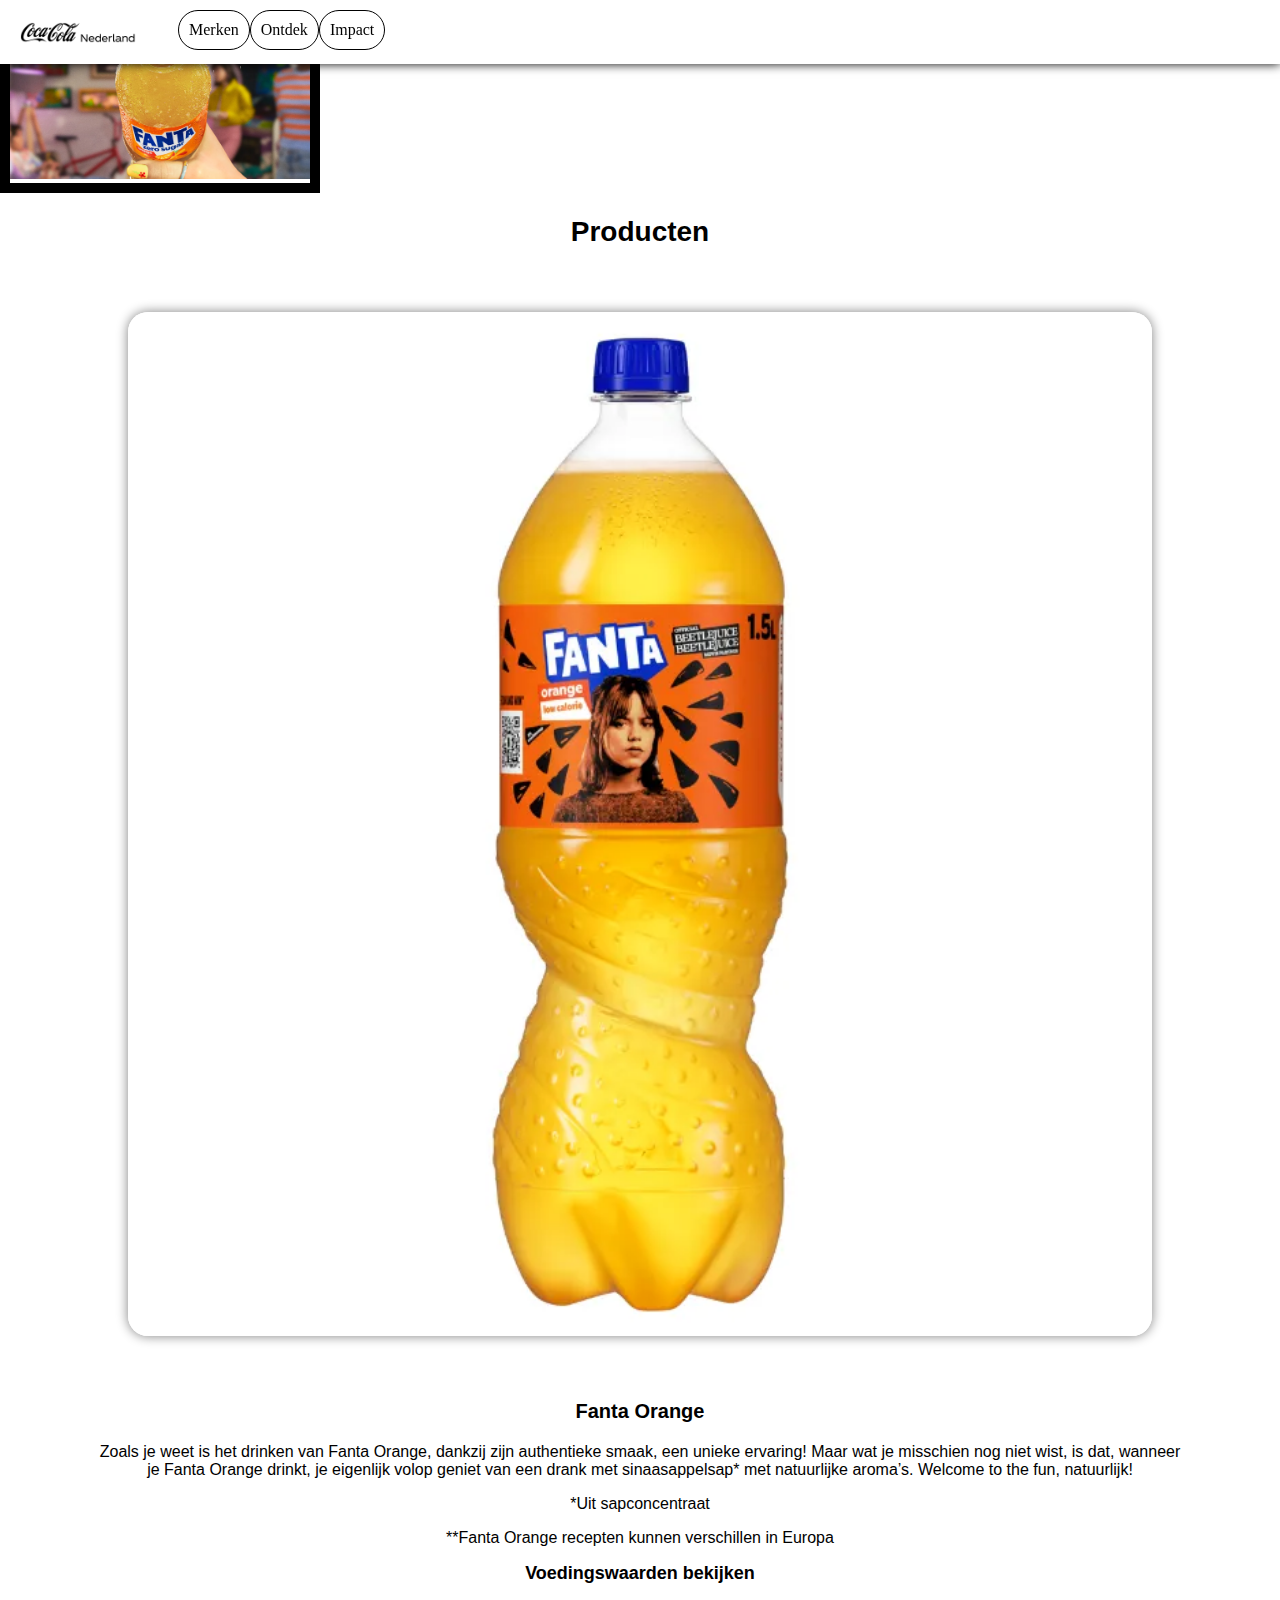
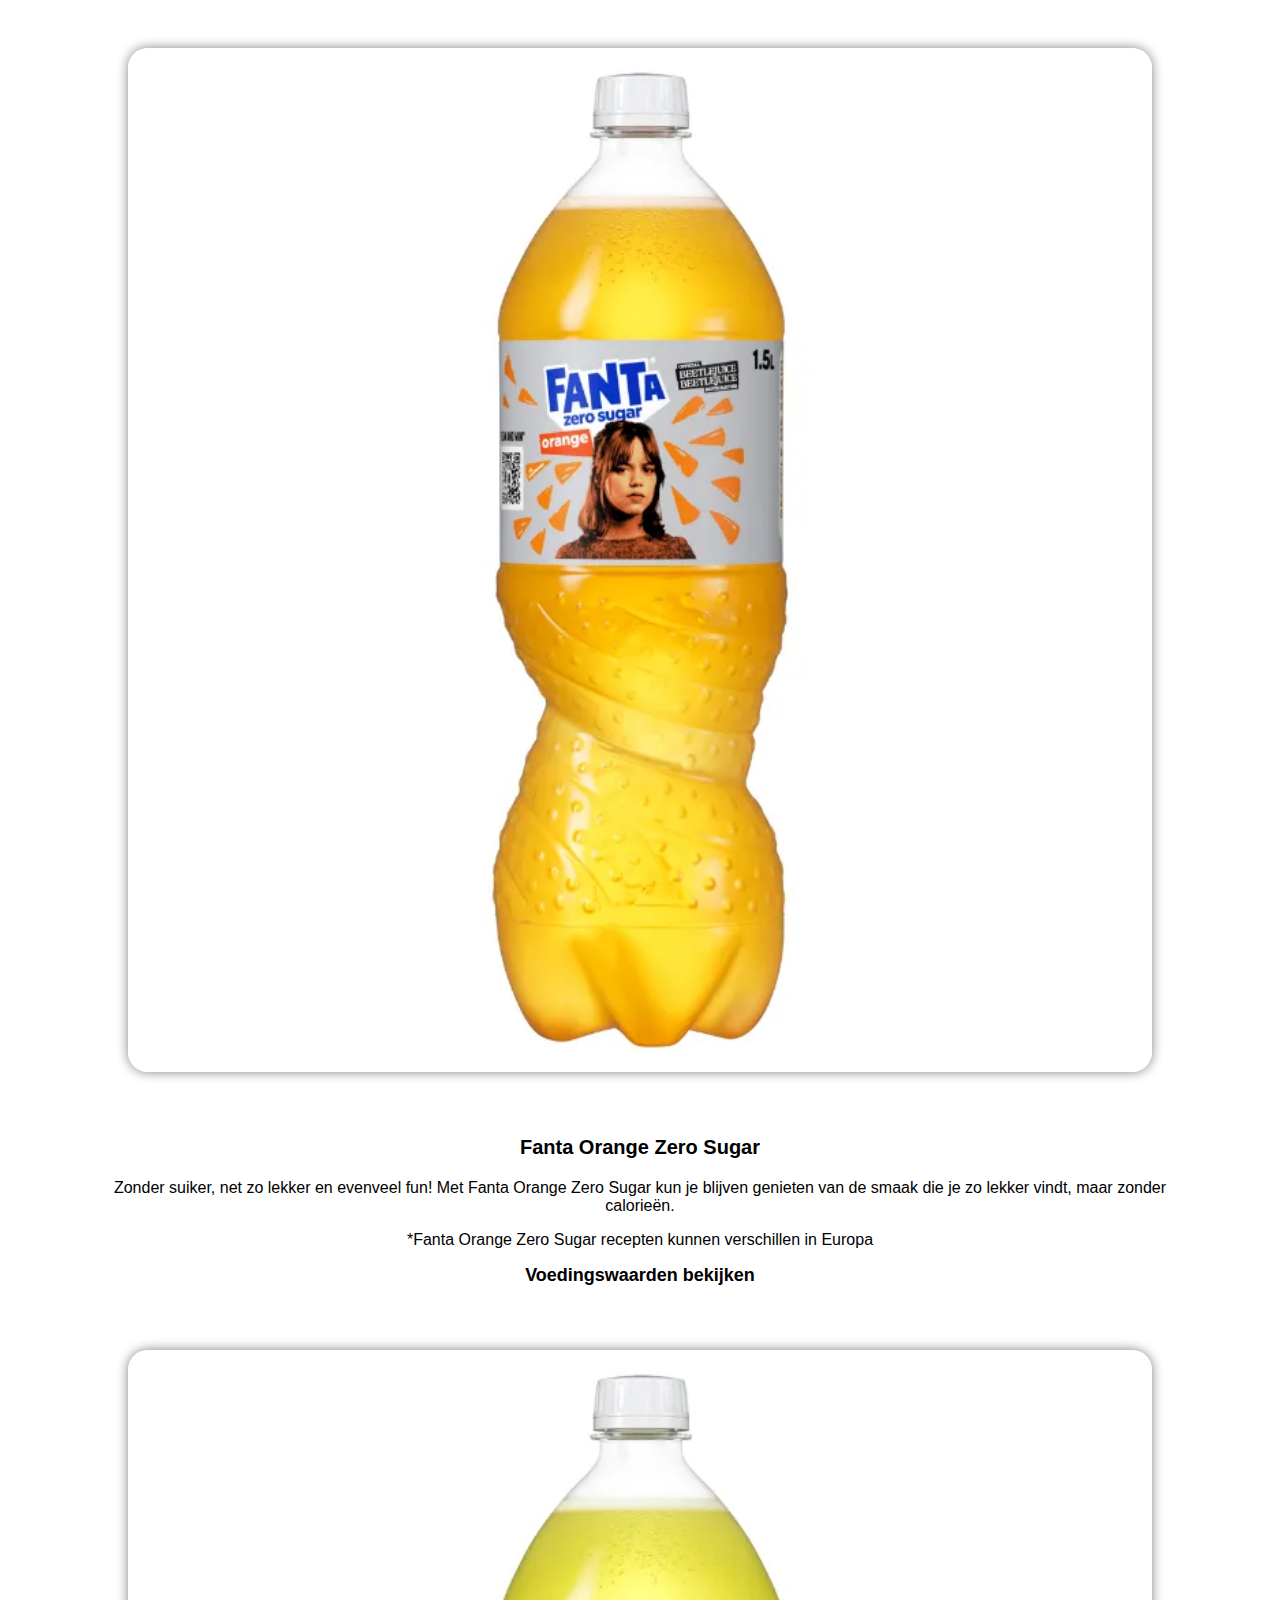
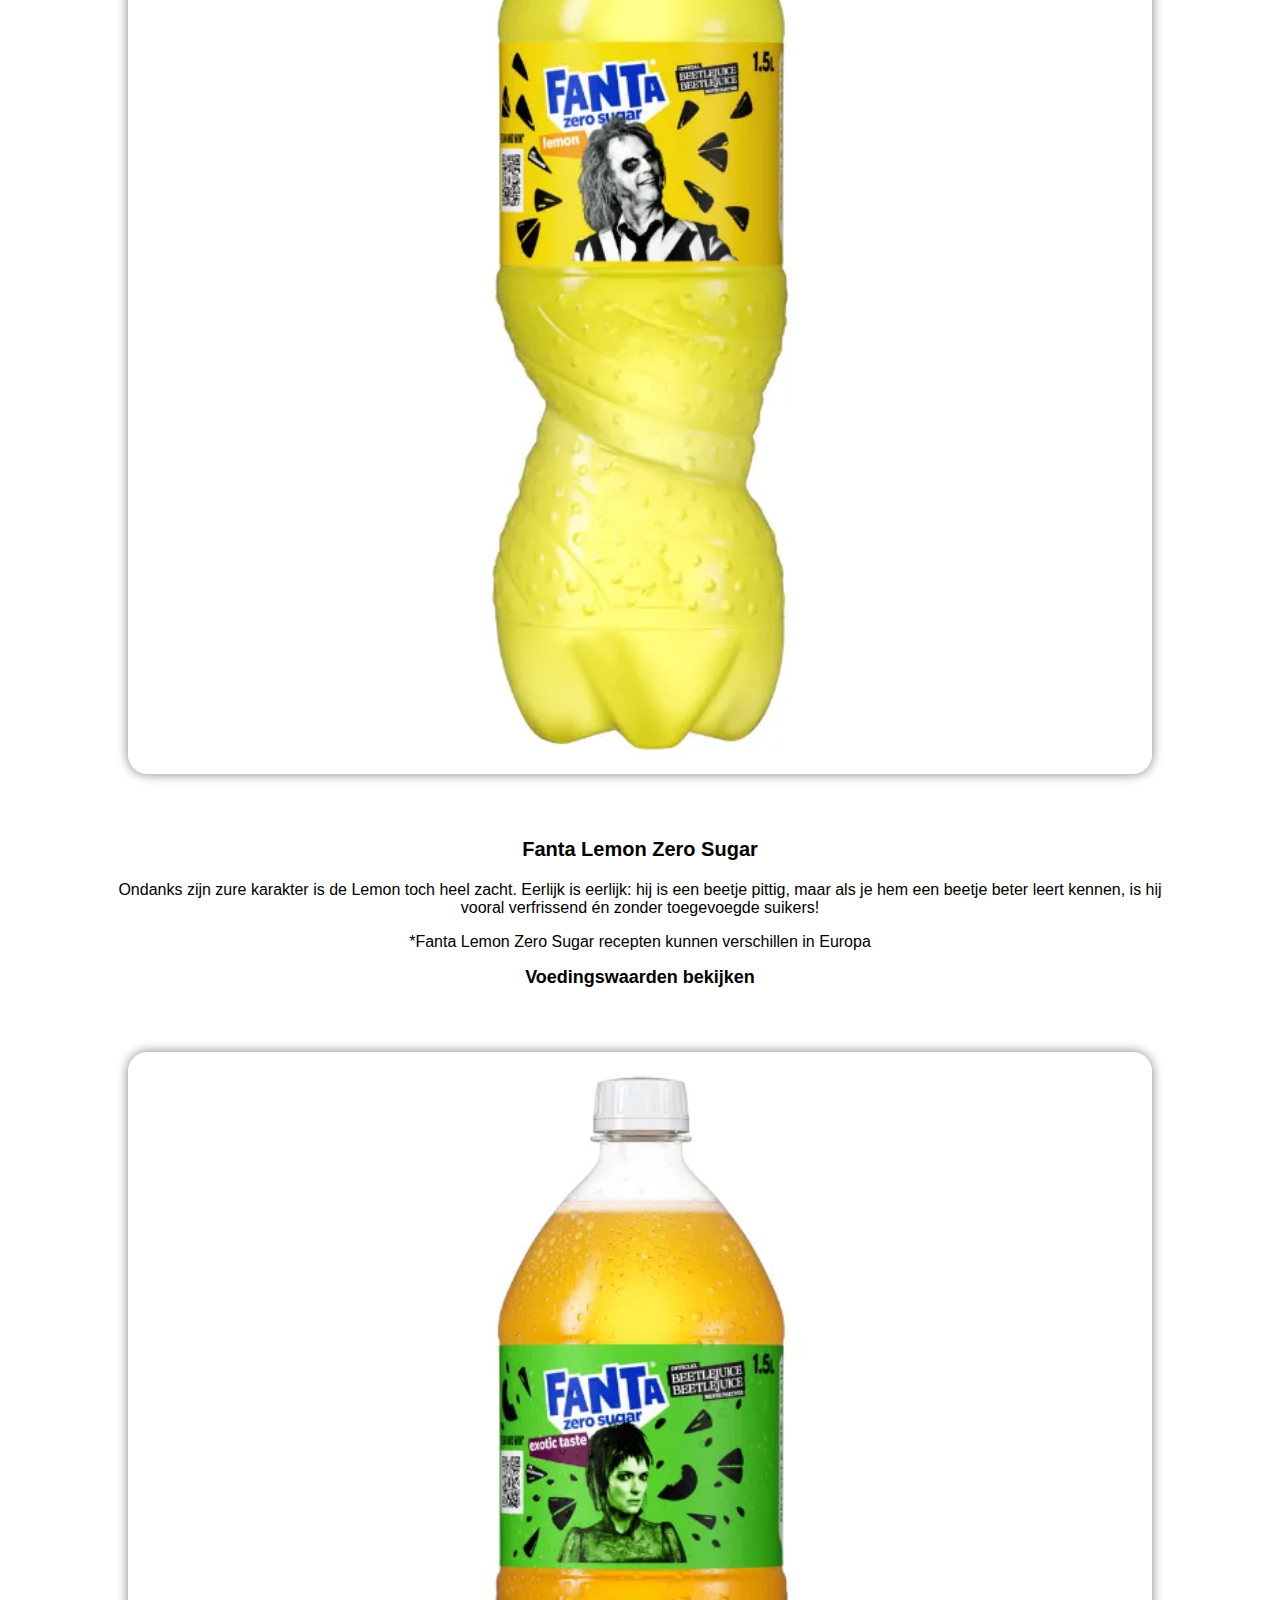
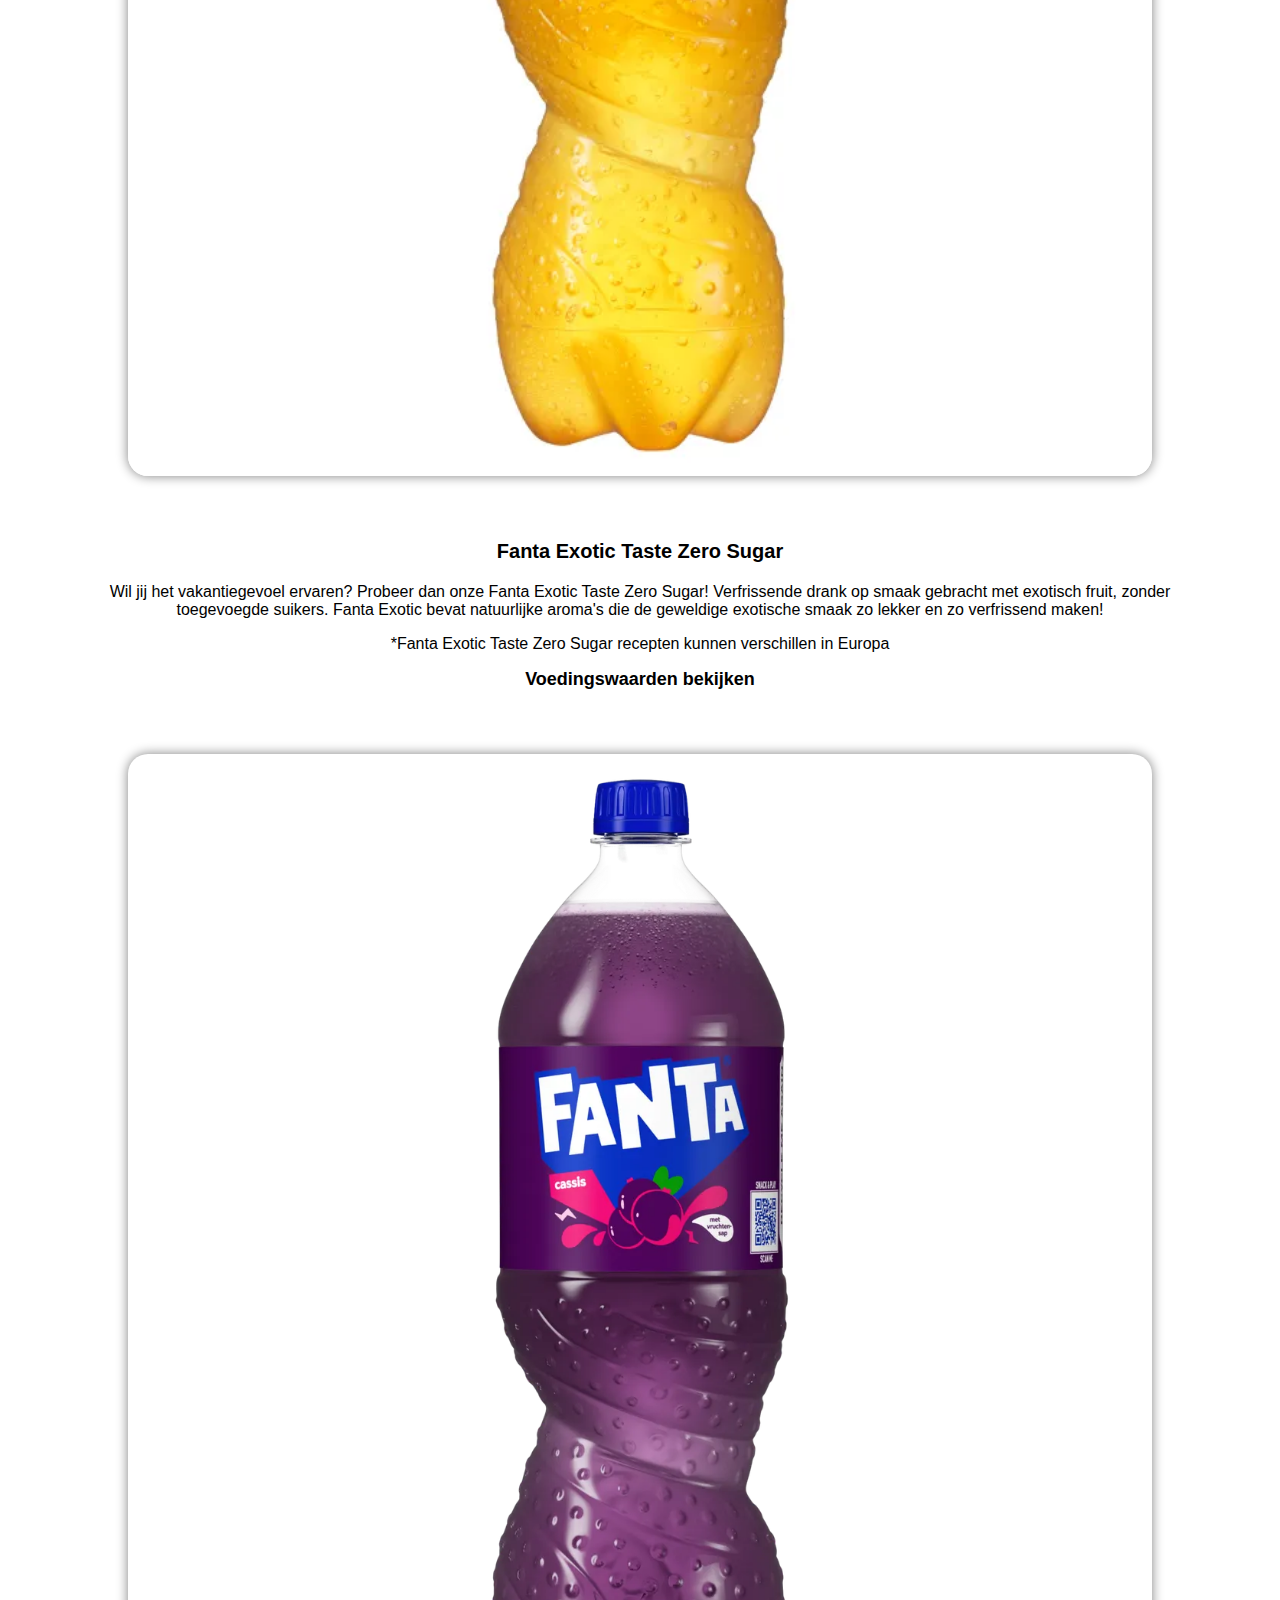
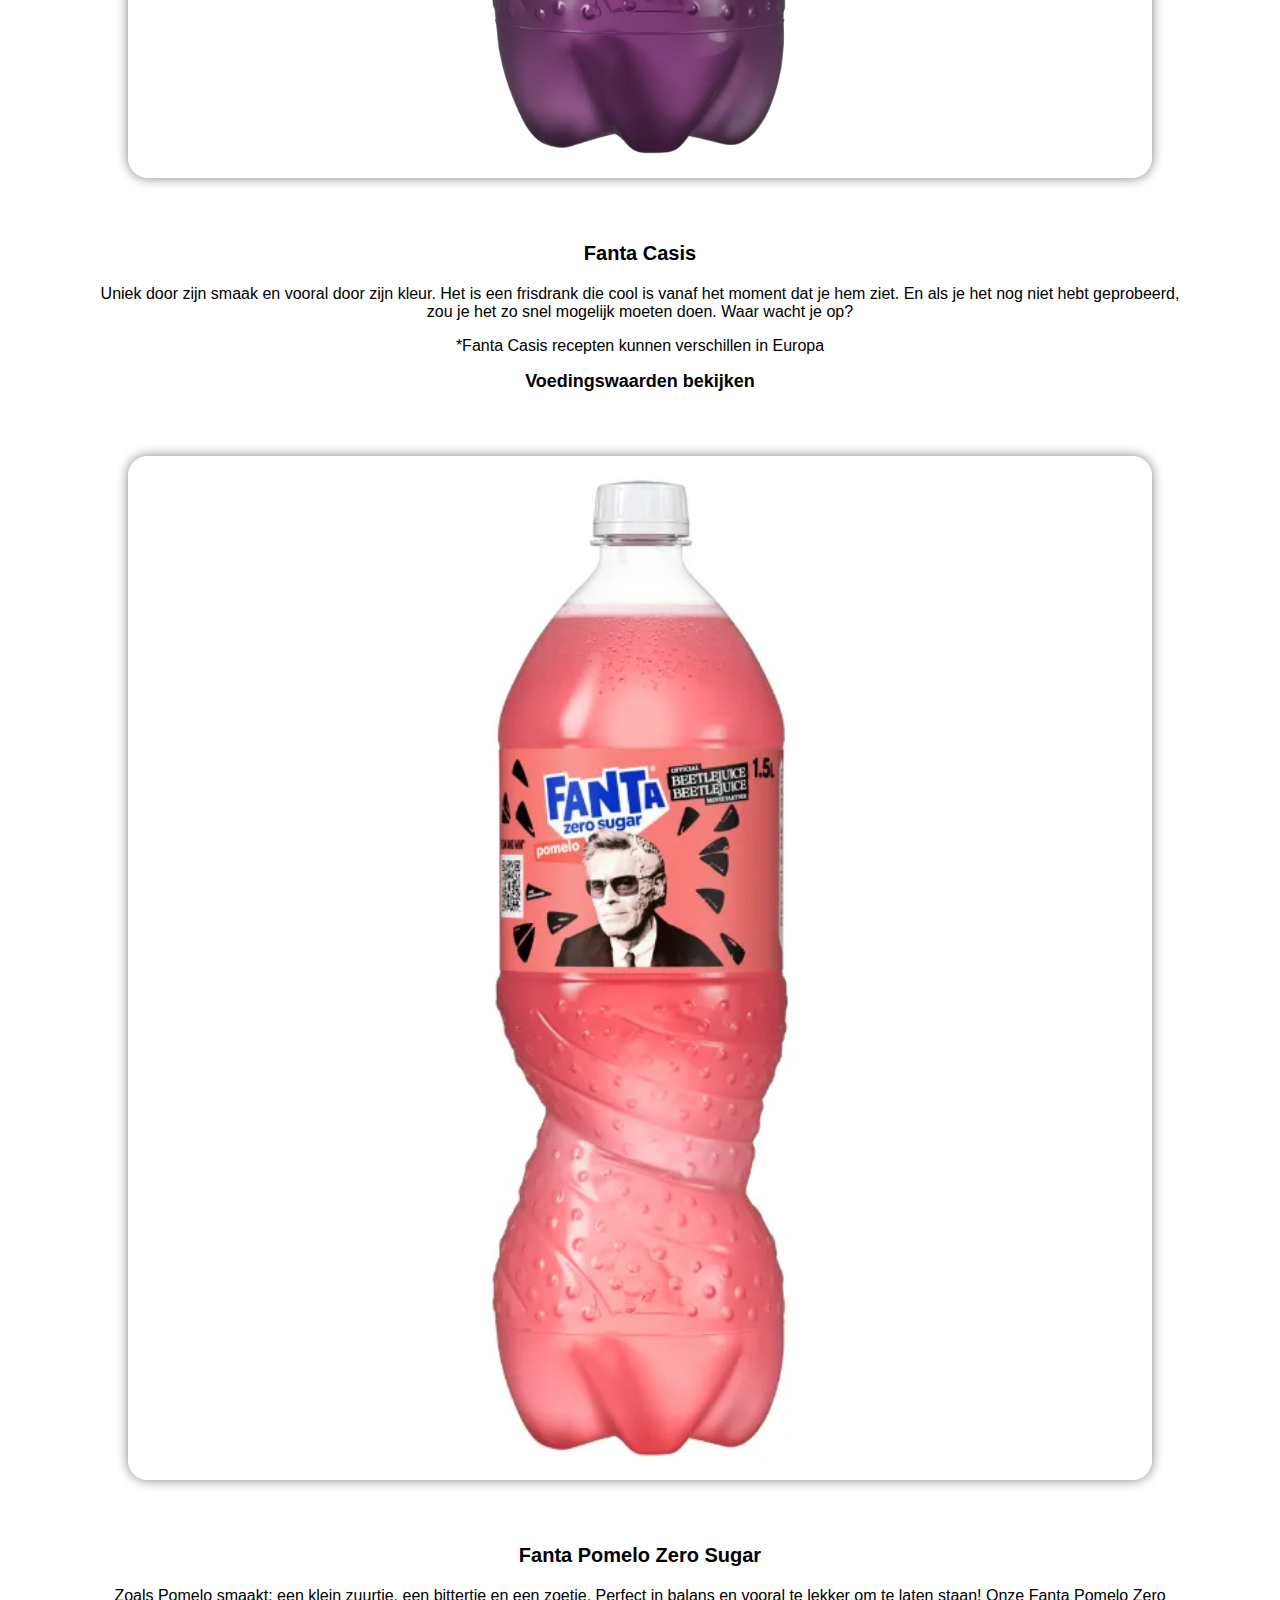
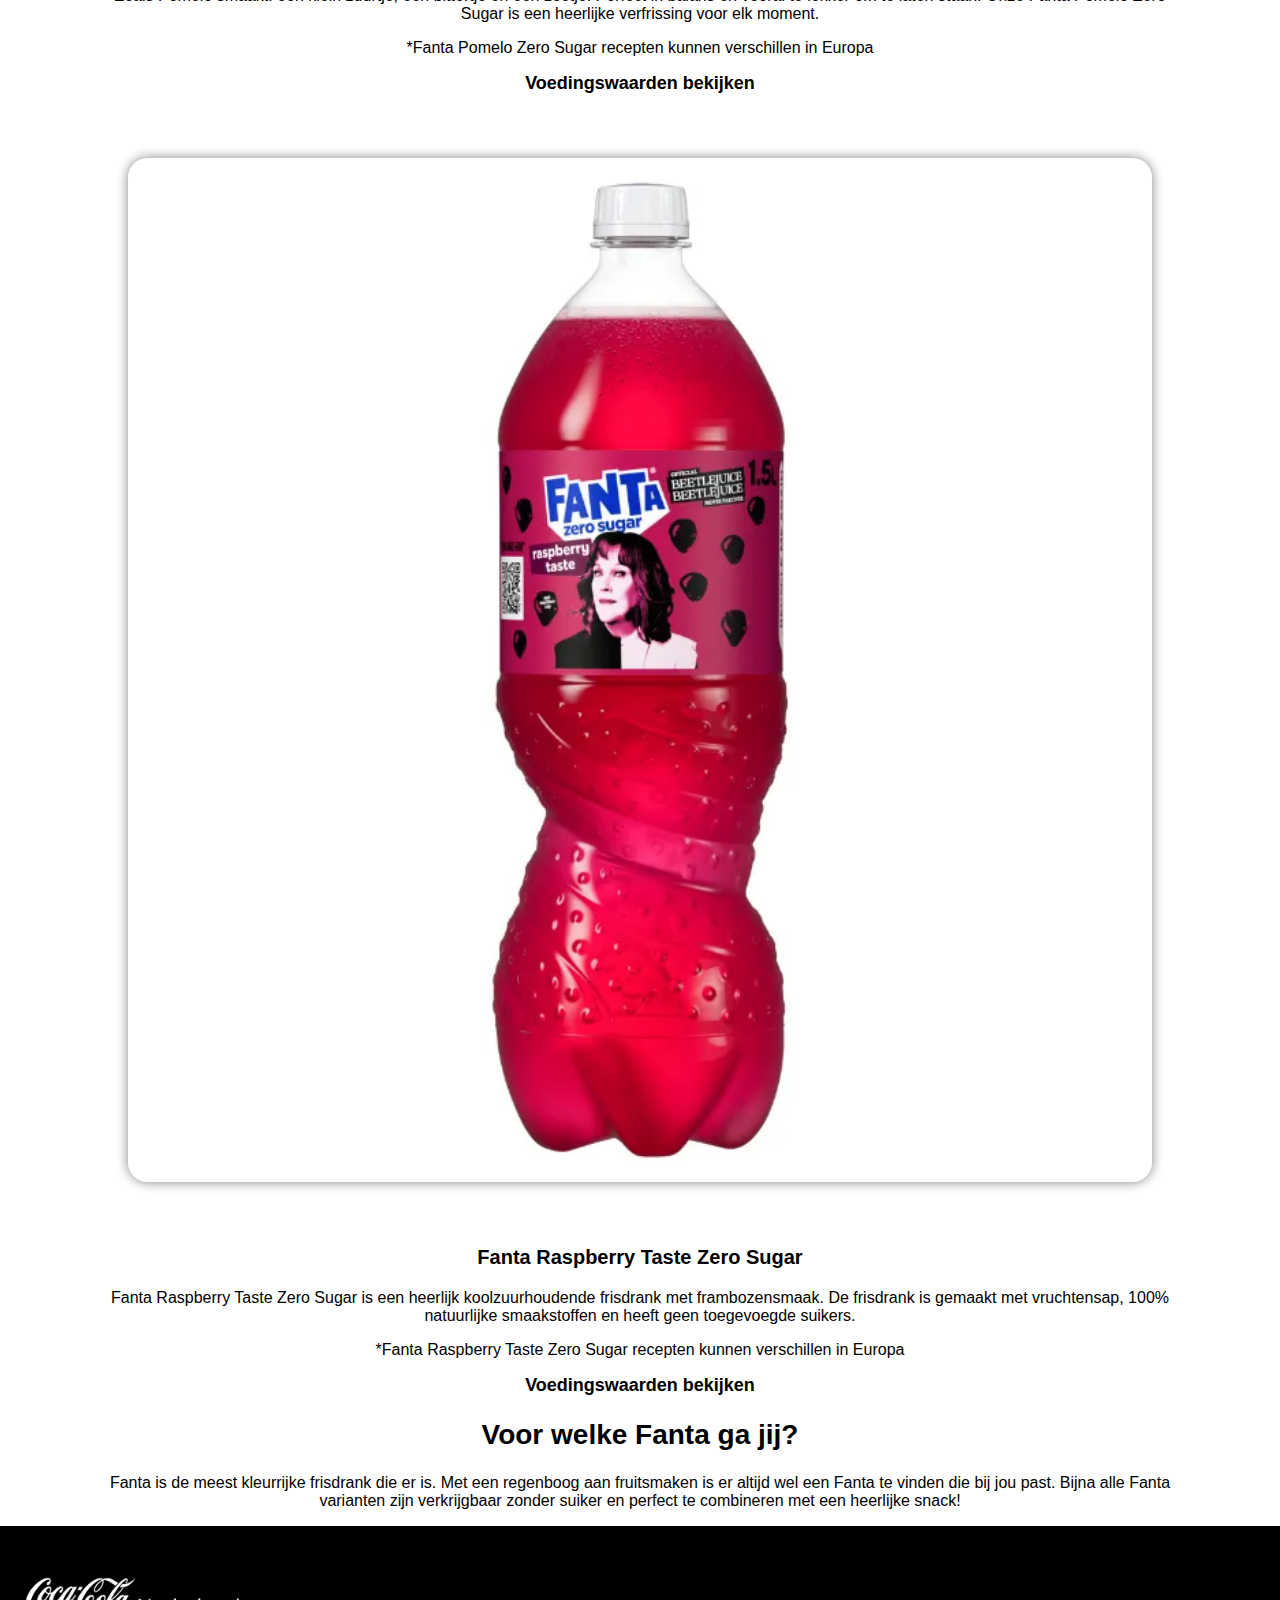
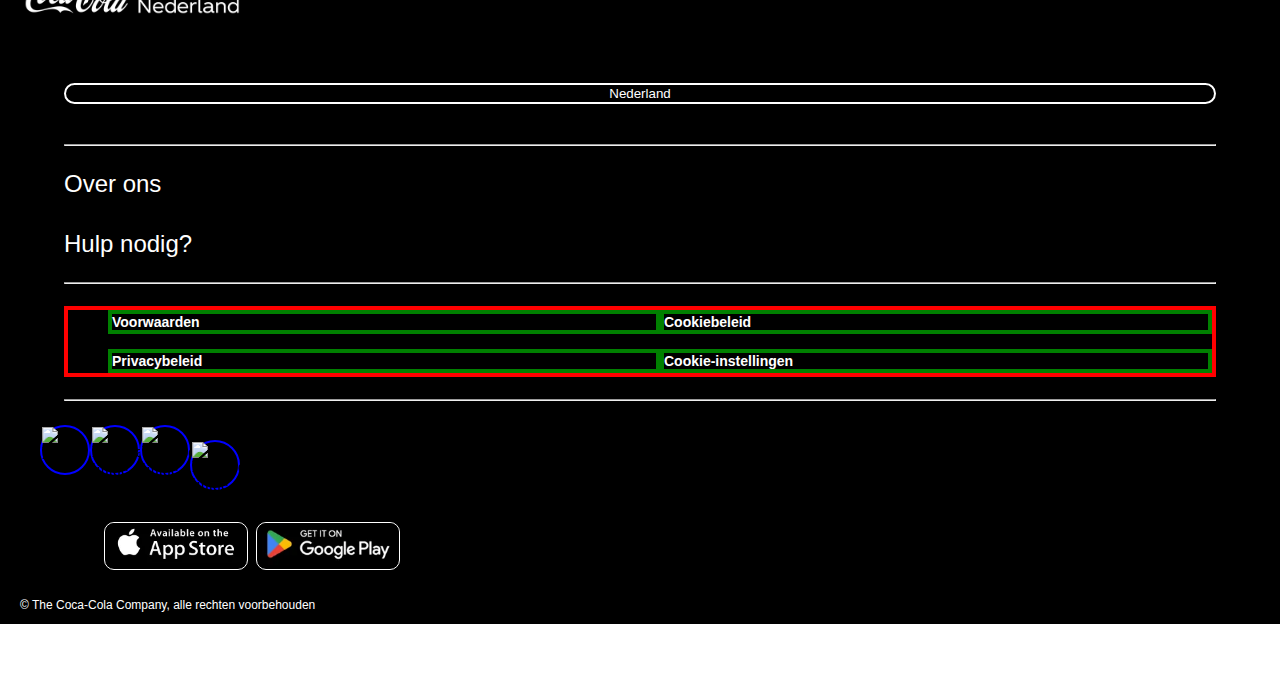
==== Fanta.html @ f4f7d9b7 "Add files via upload" ====
<!DOCTYPE html>
<html lang="nl">
	
<head>
	<meta charset="UTF-8">
	<meta name="author" content="Braham">
	<meta name="viewport" content="width=device-width, initial-scale=1">
	
	<title>De wereld verfrissen en het verschil maken | Coca-Cola NL</title>
	
	<link href="styles/style.css" rel="stylesheet">
	<link rel="icon" type="image/svg+xml" href="images/Title_img.png">
</head>
<!-- Aan de button meer toevoegen, zoals een hover state, acgtive state en focus state -->
<body>
	<header>
	<h1><a href="index.html"><img src="images/nederland-coca-cola-logo_black_600x96.png" alt="Coca Cola logo en home button"></a></h1>
	<nav>
		<ul>
			<li>Merken</li>
			<li>Ontdek</li>
			<li>Impact</li>
		</ul>
	</nav>
    <!-- <img class="Fanta_header" src="images/Fanta_div-img.webp" alt=""> -->
	</header>

	<main class="Fanta">
		<div>
        	<img src="images/Fanta_IMG_1.webp" alt="Een persoon heeft hier de fanta fles vast.">
		</div>
        <h2>Producten</h2>
        <section>
        <img src="images/Fanta_original_Beetlejuice.webp" alt="Originele Fanta fles van 1.5 liter. Met als thema Beetlejuice Beetlejuice.">
        <h3>Fanta Orange</h3>
        <p>Zoals je weet is het drinken van Fanta Orange, dankzij zijn authentieke smaak, een unieke ervaring! Maar wat je misschien nog niet wist, is dat, wanneer je Fanta Orange drinkt, je eigenlijk volop geniet van een drank met sinaasappelsap* met natuurlijke aroma’s. Welcome to the fun, natuurlijk!</p>
        <p>*Uit sapconcentraat</p>
		<p>**Fanta Orange recepten kunnen verschillen in Europa</p>
		<details>
			<summary>Voedingswaarden bekijken</summary>
			<h2>Voedingsinformatie</h2>
			<hr>
		</details>
        </section>
		<section>
			<img src="images/Fanta_Zero_Beetlejuice.webp" alt="Originele Fanta Zero Sugar fles van 1.5 liter. Met als thema Beetlejuice.">
			<h3>Fanta Orange Zero Sugar</h3>
			<p>Zonder suiker, net zo lekker en evenveel fun! Met Fanta Orange Zero Sugar kun je blijven genieten van de smaak die je zo lekker vindt, maar zonder calorieën.</p>
			<p>*Fanta Orange Zero Sugar recepten kunnen verschillen in Europa</p>
			<details>
				<summary>Voedingswaarden bekijken</summary>
				<h2>Voedingsinformatie</h2>
				<hr>
			</details>
		</section>
		<section>
			<img src="images/Fanta_Lemon_Zero_Sugar_Beetlejuice.webp" alt="Originele Fanta Lemon Zero Sugar fles van 1.5 liter. Met al thema Beetlejuice.">
			<h3>Fanta Lemon Zero Sugar</h3>
			<p>Ondanks zijn zure karakter is de Lemon toch heel zacht. Eerlijk is eerlijk: hij is een beetje pittig, maar als je hem een beetje beter leert kennen, is hij vooral verfrissend én zonder toegevoegde suikers!</p>
			<p>*Fanta Lemon Zero Sugar recepten kunnen verschillen in Europa</p>
			<details>
				<summary>Voedingswaarden bekijken</summary>
				<h2>Voedingsinformatie</h2>
				<hr>
			</details>
		</section>
		<section>
			<img src="images/Fanta_Exotic_Zero Sugar_Beetlejuice.webp" alt="Originele Fanta Exotic Zero Sugar fles van 1.5 liter. Met als thema Beetlejuice.">
			<h3>Fanta Exotic Taste Zero Sugar</h3>
			<p>Wil jij het vakantiegevoel ervaren? Probeer dan onze Fanta Exotic Taste Zero Sugar! Verfrissende drank op smaak gebracht met exotisch fruit, zonder toegevoegde suikers. Fanta Exotic bevat natuurlijke aroma's die de geweldige exotische smaak zo lekker en zo verfrissend maken!</p>
			<p>*Fanta Exotic Taste Zero Sugar recepten kunnen verschillen in Europa</p>
			<details>
				<summary>Voedingswaarden bekijken</summary>
				<h2>Voedingsinformatie</h2>
				<hr>
			</details>
		</section>
		<section>
			<img src="images/Fanta_Casis.webp" alt="Originele Fanta Casis fles van 1.5 liter.">
			<h3>Fanta Casis</h3>
			<p>Uniek door zijn smaak en vooral door zijn kleur. Het is een frisdrank die cool is vanaf het moment dat je hem ziet. En als je het nog niet hebt geprobeerd, zou je het zo snel mogelijk moeten doen. Waar wacht je op?</p>
			<p>*Fanta Casis recepten kunnen verschillen in Europa</p>
			<details>
				<summary>Voedingswaarden bekijken</summary>
				<h2>Voedingsinformatie</h2>
				<hr>
			</details>
		</section>
		<section>
			<img src="images/Fanta_Pomelo_Zero_Sugar.webp" alt="Originele Fanta Pomelo Zero Sugar fles van 1.5 liter.">
			<h3>Fanta Pomelo Zero Sugar</h3>
			<p>Zoals Pomelo smaakt: een klein zuurtje, een bittertje en een zoetje. Perfect in balans en vooral te lekker om te laten staan! Onze Fanta Pomelo Zero Sugar is een heerlijke verfrissing voor elk moment.</p>
			<p>*Fanta Pomelo Zero Sugar recepten kunnen verschillen in Europa</p>
			<details>
				<summary>Voedingswaarden bekijken</summary>
				<h2>Voedingsinformatie</h2>
				<hr>
			</details>
		</section>
		<section>
			<img src="images/Fanta_Raspberry_Zero_Sugar.webp" alt="Originele Fanta Raspberry Zero Sugar fles van 1.5 liter.">
			<h3>Fanta Raspberry Taste Zero Sugar</h3>
			<p>Fanta Raspberry Taste Zero Sugar is een heerlijk koolzuurhoudende frisdrank met frambozensmaak. De frisdrank is gemaakt met vruchtensap, 100% natuurlijke smaakstoffen en heeft geen toegevoegde suikers.</p>
			<p>*Fanta Raspberry Taste Zero Sugar recepten kunnen verschillen in Europa</p>
			<details>
				<summary>Voedingswaarden bekijken</summary>
				<h2>Voedingsinformatie</h2>
				<hr>
			</details>
		</section>
		<Section>
			<h2>Voor welke Fanta ga jij?</h2>
			<p>Fanta is de meest kleurrijke frisdrank die er is. Met een regenboog aan fruitsmaken is er altijd wel een Fanta te vinden die bij jou past. Bijna alle Fanta varianten zijn verkrijgbaar zonder suiker en perfect te combineren met een heerlijke snack!</p>
		</Section>
	</main>
	<!-- Footer maken!!!!!!!!!!!!!!!!!!!!!! -->
	 <footer>
		<section>
			<h2><img src="images/nederland-coca-cola-logo_white_600x96.webp" alt="Coca-cola logo in het wit. Met een zwarte achtergrond in de footer"></h2>
			<div>
			<button>Nederland</button>
			</div>
			<hr>
			<details>
				<summary>Over ons</summary>
				<ul>
					<li>Ons bedrijf</li>
					<li>Nieuws</li>
					<li>Geschiedenis</li>
					<li>Carière</li>
				</ul>
			</details>
			<details>
				<summary>Hulp nodig?</summary>
				<ul>
					<li>FAQ</li>
					<li>Sitemap</li>
					<li>Contact</li>
				</ul>
			</details>
			<hr>
			<ul>
				<li>Voorwaarden</li>
				<li>Cookiebeleid</li>
				<li>Privacybeleid</li>
				<li>Cookie-instellingen</li>
			</ul>
			<hr>
			<ul>
				<li><img src="" alt="X linkje"></li>
				<li><img src="" alt="Instagram linkje"></li>
				<li><img src="" alt="Youtube linkje"></li>
				<li><img src="" alt="Facebook linkje"></li>
			</ul>
			<ul>
				<li><img src="images/Apple_store.webp" alt="Apple store download linkje"></li>
				<li><img src="images/Google_playstore.webp" alt="Google playstore download linkje"></li>
			</ul>
			<p>© The Coca‑Cola Company, alle rechten voorbehouden</p>
		</section>
	 </footer>

	<script defer src="scripts/script.js"></script>
</body>
	
</html>
---- styles/style.css ----
/**************/
/* CSS REMEDY */
/**************/
*, *::after, *::before {
	box-sizing:border-box;  
  }
  
  
  /* * {
	overflow-x: hidden;
  } */
  
  
  
  /*********************/
  /* CUSTOM PROPERTIES */
  /*********************/
  :root {
	  /* startje */
	  --color-text:#111;
	  --color-background:#eee;
	  /* color-scheme: light dark; */
  }
  
  
  
  /* De font rechtzetten!!!!!!!!!!!!!!!!!!!!!!!!!!!!!!!!!!!!!!!!!!!!!!!!!!!!!!!!!!!!!!!!!!!!!!!!!!!!!!!!!!!!!!!!!!!!!!///////////////////////////////////////// */
  
  /****************/
  /* JOUW STYLING */
  /****************/
  
  /* jouw code */

h2 {
	font-family: sans-serif;
	font-size: 24px;
	letter-spacing: 0;
}

h3 {
	font-family: sans-serif;
	font-size: 20px;
}

p {
	font-family: sans-serif;
	font-size: 16px;
	font-weight: 400;
}

summary {
	font-family: sans-serif;
	font-size: 14px;
}





body {
	overflow-x: hidden;
	margin: 0;
	padding: 0;
	margin-bottom: 50px;
	/* Verander dit om de onderkant van de pagina te veranderen */
	/* background-color: light dark (rgb(238, 238, 238) black);
	color: light dark(black white); */
}


body header {
	display: flex;
	background-color: rgb(255, 255, 255);
	width: 100%;
	position: absolute;
	overflow-x: hidden;
	top: 0;
	box-shadow: 0px 0px 10px 0px;
	-webkit-backdrop-filter: blur(10px);
	backdrop-filter: blur(10px);
}



/* Navbar */

body header h1 img {
	display: flex;
	width: 4em;
}

h1 a {
	display: flex;
	margin-top: 1px;
	transform: translateX(20px)
} 

Nav ul {
	display: flex;
	justify-content: space-around;
	margin: 10px;
	overflow: hidden;
	list-style-type: none
}

nav li {
	border: 1px solid black;
	border-radius: 30px;
	padding: 10px;
}

/* Hier begint de pagina */



.index section:first-of-type img {
	/* Maak de width en height 80% en zet dit recht */
	width: 100%;
	max-width: 90em;
	height: 100%;
	border-radius: 20px;
	margin-top: 10em;
	border: solid black;
	display: flex;
	justify-content: center;
	align-items: center;
	overflow: hidden;
	cursor: grab;
}

/* main div:first-of-type img {
	object-fit: cover;
} */



.index ul:first-of-type {
	display: flex;
	justify-content: center;
	text-align: center;
	margin-top: 2em;
	border: 3px solid red;
}

.index ul:first-of-type button {
	padding: 10px;
	border-radius: 100%;
	margin: 0 1px;
}


.index h2 {
	text-align: center;
	margin-top: 3em;
}

.index section:nth-of-type(2) {
	background-color: grey;
	/* box-shadow: 0px 0px 12px grey; */
	margin-top: 2em;
	border-radius: 20px;
	padding: 20px;
	padding-top: 20px;
	padding-bottom: 2em;
	display: flex;
	flex-direction: column;
	flex-wrap: unset;
	margin-left: 5vw;
	width: 90vw;
	/* z-index: 1; */
}

.index section:nth-of-type(2) button {
	border: 3px solid black;
	padding: 10px;
	border-radius: 48px;
	width: 100%;
	margin-top: 3em;
	font-family: Arial, Helvetica, sans-serif;
	font-size: 13.33px;
}





/* Hier de aanspreking goed checken */
.index img:first-of-type {
	align-items: center;
	width: 100svw;
	/* z-index: -1;
	position: absolute;
	transform: translateY(-100px); */
}

/* main div:nth-of-type(2) button {
	border: 3px solid black;
	padding: 10px;
	border-radius: 48px;
	width: 100%;
	margin-top: 3em;
}

main div:nth-of-type(3) {
	border: 2px solid black;
	display: flex;
	justify-content: center;
	align-items: center;
	width: 50%;
	border-radius: 1em;
}

main div:nth-of-type(3) img {
	padding: 3em;
	padding-top: 5em;
	padding-bottom: 5em;
}

main div:nth-of-type(4) {
	border: 2px solid black;
	display: flex;
	justify-content: center;
	align-items: center;
	width: 50%;
	border-radius: 1em;
}

main div:nth-of-type(4) img {
	padding: 3em;
	padding-top: 5em;
	padding-bottom: 5em;
} */


/* nog een div toevoegen om de coca cola en fanta te flexen en daarna naast elkaar te zetten. */



/* main section:nth-of-type(3) ul {
	display: flex;
	flex-wrap: wrap;
	list-style-type: none;
	gap: 1em;
	align-items: center;
	justify-content: center;
}

main section:nth-of-type(3) ul li {
	border: 5px solid black;
	padding: 1em;
	border-radius: 20px;
	flex-basis: 25%;
}

main section:nth-of-type(3) ul li img {
	min-width: 4em;
	max-width: 8em;
} */




.index section:nth-of-type(3) ul {
	display: flex;
	flex-wrap: wrap;
	border: 3px solid black;
	align-items: center;
	justify-content: center;
}

.index section:nth-of-type(3) ul li {
	flex-basis: 25%;
	list-style-type: none;
	border: 3px solid green;
	display: flex;
	flex-direction: column;
	align-items: center;
	justify-content: center;
	height: 200px;
	width: 200px;
	
}

.index section:nth-of-type(3) ul li img {
	max-width: 100%;	
}










/* Hier begint de footer */


body footer {
	display: flex;
	/* width: 100%;
	bottom: 0;
	left: 0; */
	background-color: black;
}

body footer section h2 img {
	display: flex;
	width: 10em;
	top: 0;
	margin-left: 1em;
}

body footer section {
	display: flex;
	flex-direction: column;
	margin-top: 30px;
	width: 100vw;
}

/* Ik gebruik hier div om zo beter de button in het midden te krijgen */

body footer section div:first-of-type {
	display: flex;
	justify-content: center;
	align-items: center;
	width: 100%;
	margin-top: 3em;
	margin-bottom: 2em;
}

body footer section button {
	display: flex;
	align-items: center;
	justify-content: center;
	background-color: black;
	color: white;
	border: 2px solid white;
	border-radius: 20px;
	width: 90%;
}

body footer section hr {
	display: flex;
	height: 0;
	width: 90%;
	bottom: 0;
}

/* Details tab */

body footer section details {
	display: flex;
	flex-direction: column;
	color: white;
	background-color: transparent;
	padding: 1em 0;
}

/* Hier nog de pijl toevoegen om de detailstab in of uit te klappen */

body footer section details summary {
	width: 90%;
	margin: auto;
	list-style-type: none;
	font-size: 24px;
}

body footer section ul:first-of-type {
	display: flex;
	flex-wrap: wrap;
	width: 90%;
	margin-left: auto;
	margin-right: auto;
	font-family: sans-serif;
	font-size: 14px;
	font-weight: 700;
	font-stretch: normal;
	border: 4px solid red;
}

body footer section ul:first-of-type li {
	flex-basis: 50%;
	color: white;
	list-style-type: none;
	border: 4px solid green;
}

body footer section ul:first-of-type li:nth-of-type(3), li:nth-of-type(4) {
	margin-top: 15px;
}

body footer section ul:nth-of-type(2) {
	display: flex;
	align-items: left;
	flex-direction: row;
}

body footer section ul:nth-of-type(2) li {
	list-style-type: none;
	border: 2px solid blue;
	width: 50px;
	height: 50px;
	border-radius: 50%;
}

body footer section ul:last-of-type {
	display: flex;
	flex-direction: row;
	width: 90%;
	margin-left: auto;
	margin-right: auto;
	gap: .5em;
}

body footer section ul:last-of-type li {
	border: 1px solid white;
	width: 9em;
	border-radius: 10px;
}

body footer section ul:last-of-type li img {
	width: 100%;
	border-radius: 10px;
}

body footer section p:last-of-type {
	display: flex;
	width: 90%;
	margin-left: 20px;
	margin-right: auto;
	color: white;
	font-size: 12px;
	font-weight: 400;
}




/* Pagina 2 Fanta */


/* Img verandert niet in portrait view!!! */
.Fanta div:first-of-type {
	width: 20em;
	border: 10px solid black;
}


.Fanta div:first-of-type img {
	width: auto;
	height: auto;
	max-width: 100%;
	max-height: 100%;
	object-fit: cover;
	/* display: flex;
	align-items: center;
	justify-content: center;
	margin-left: auto;
	margin-right: auto;
	width: 30em; */
}


.Fanta h2:first-of-type {
	display: flex;
	align-items: center;
	justify-content: center;
	font-size: 28px;
	font-weight: 700;
}


/* Section met allemaal flessen */


.Fanta section img:first-of-type {
	display: block;
	margin-left: auto;
	margin-right: auto;
	width: 80%;
	border-radius: 20px;
	box-shadow: 0px 0px 12px grey;
	margin-bottom: 4em;
	margin-top: 4em;
}

.Fanta section h3:first-of-type {
	display: flex;
	align-items: center;
	justify-content: center;
}

.Fanta section p:first-of-type {
	display: flex;
	text-align: center;
	width: 85%;
	margin-left: auto;
	margin-right: auto;
}

.Fanta section p:nth-of-type(2) {
	display: flex;
	text-align: center;
	justify-content: center;
	width: 85%;
	margin-left: auto;
	margin-right: auto;
}

.Fanta section p:nth-of-type(3) {
	display: flex;
	text-align: center;
	justify-content: center;
	width: 85%;
	margin-left: auto;
	margin-right: auto;
}

.Fanta section details summary {
	display: flex;
	align-items: center;
	justify-content: center;
	font-size: 18px;
	font-weight: bold;
}

.Fanta section details hr:first-of-type {
	width: 90%;
	height: 10px;
	background-color: lightgray;
}
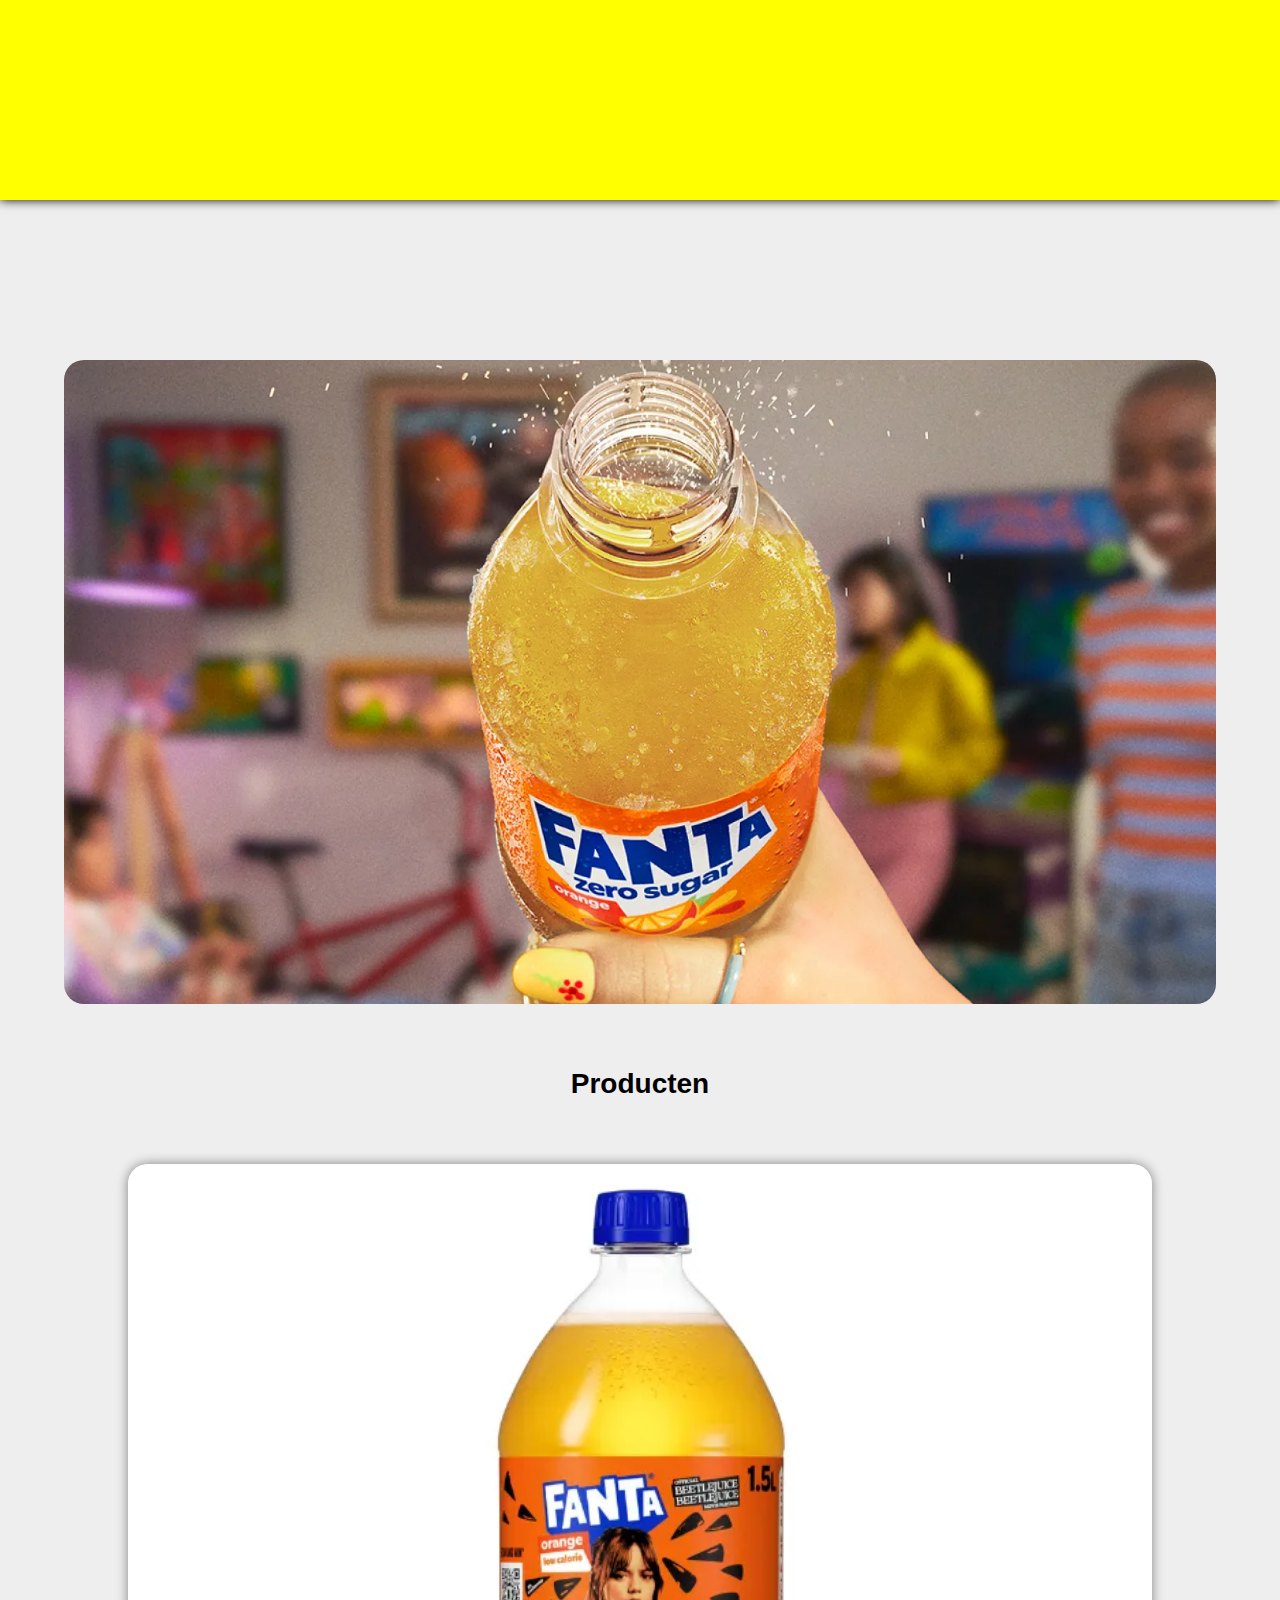
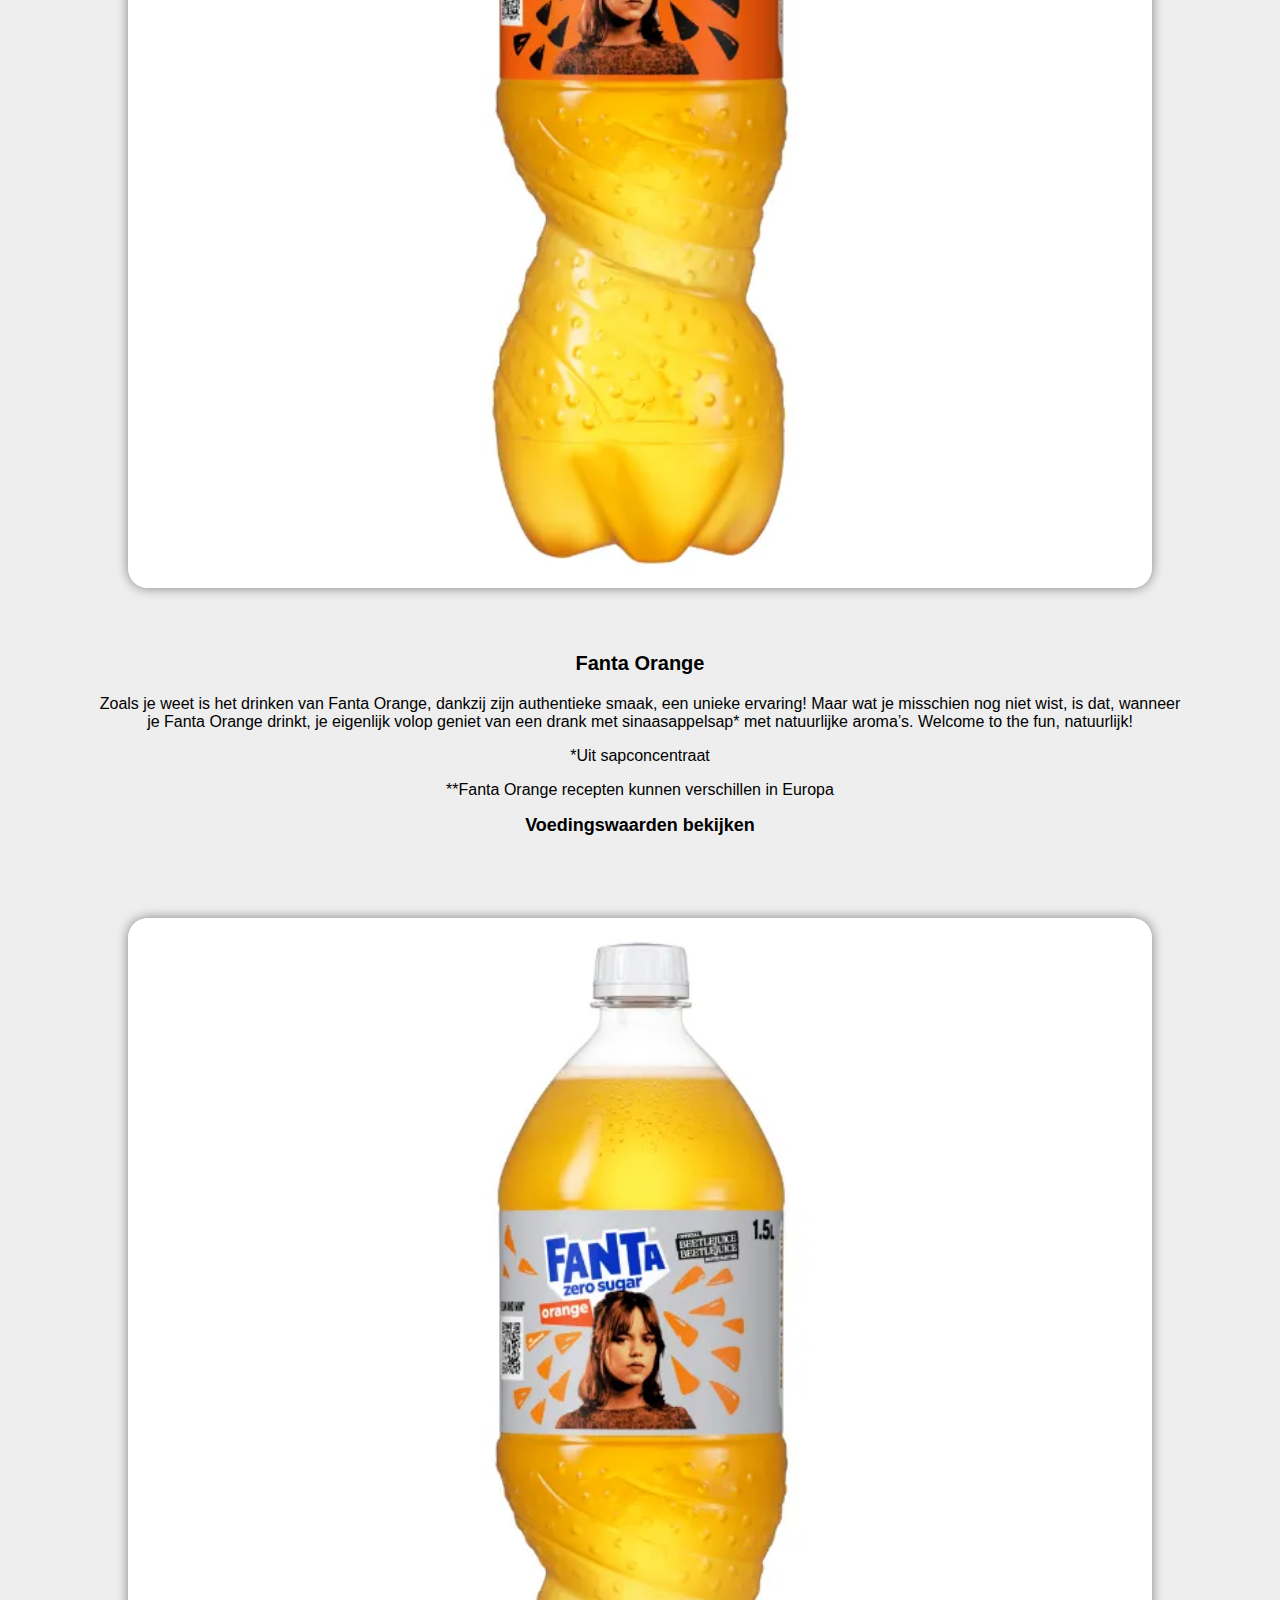
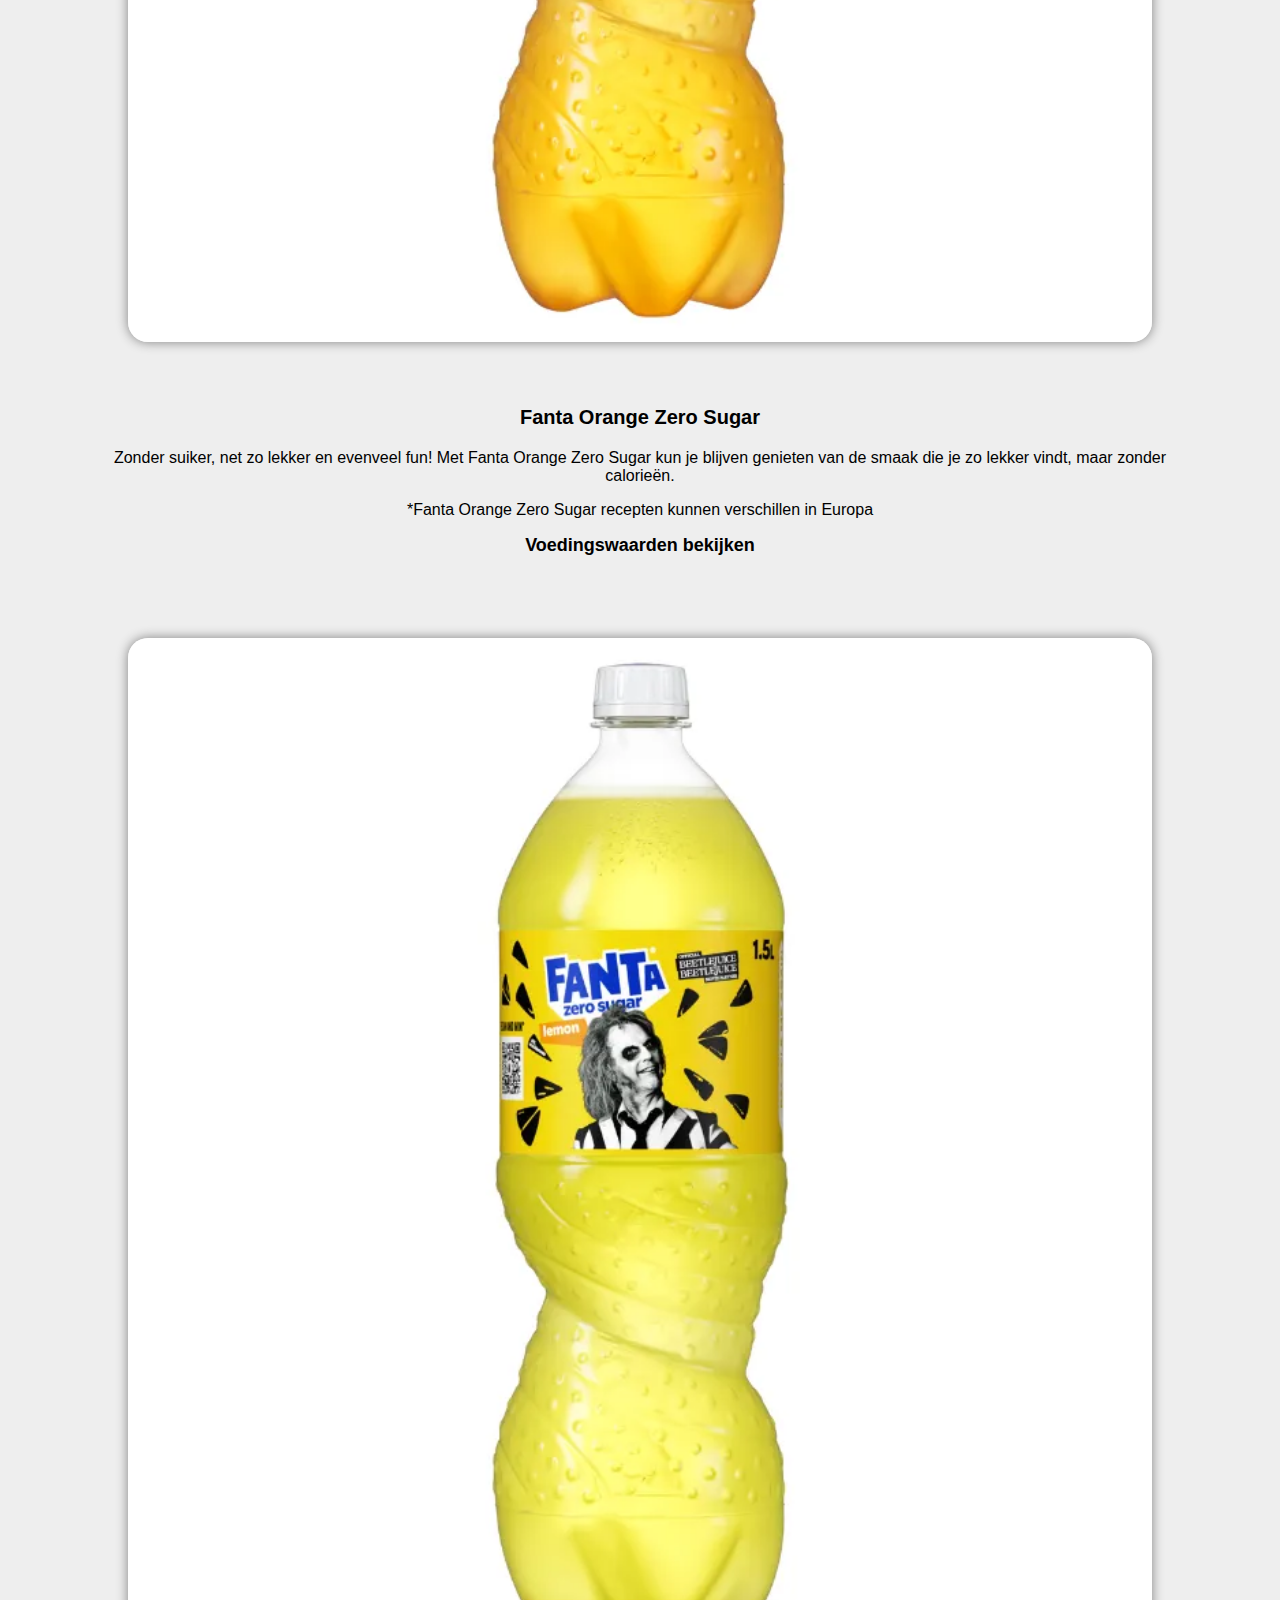
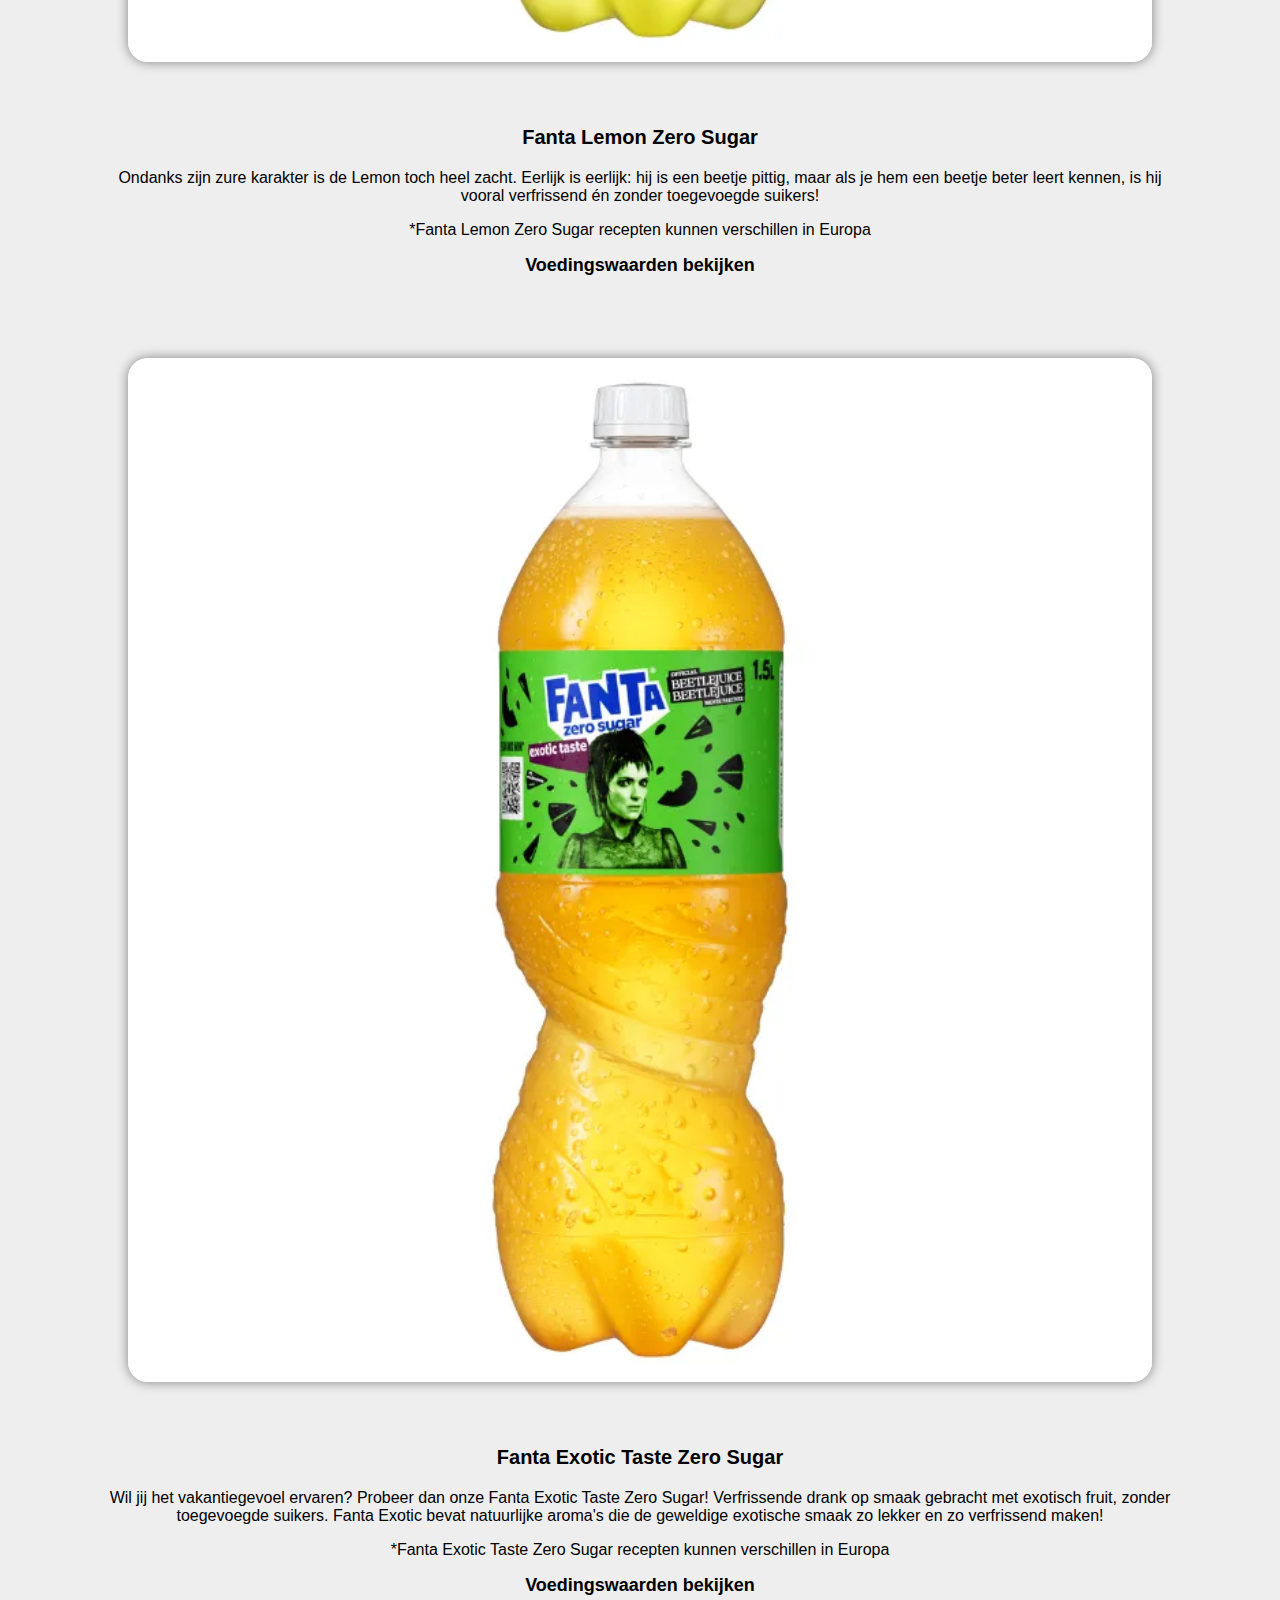
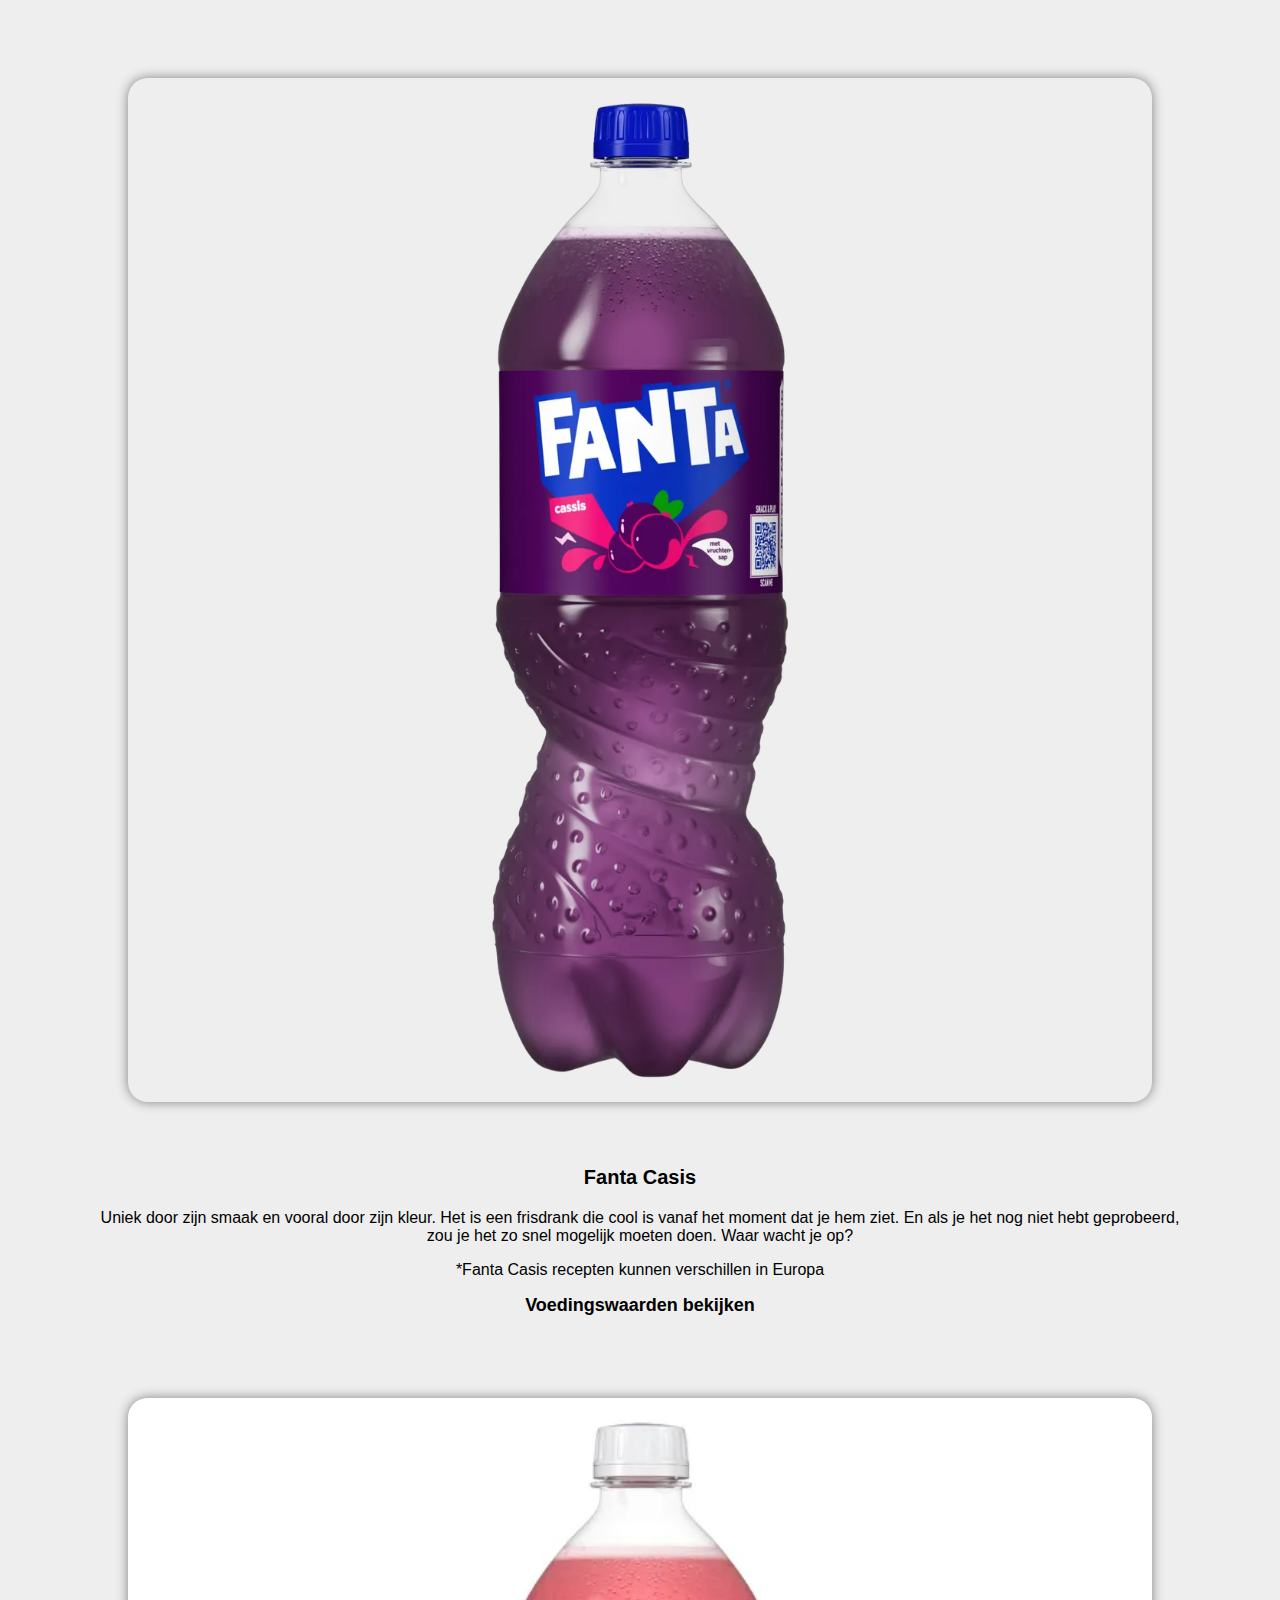
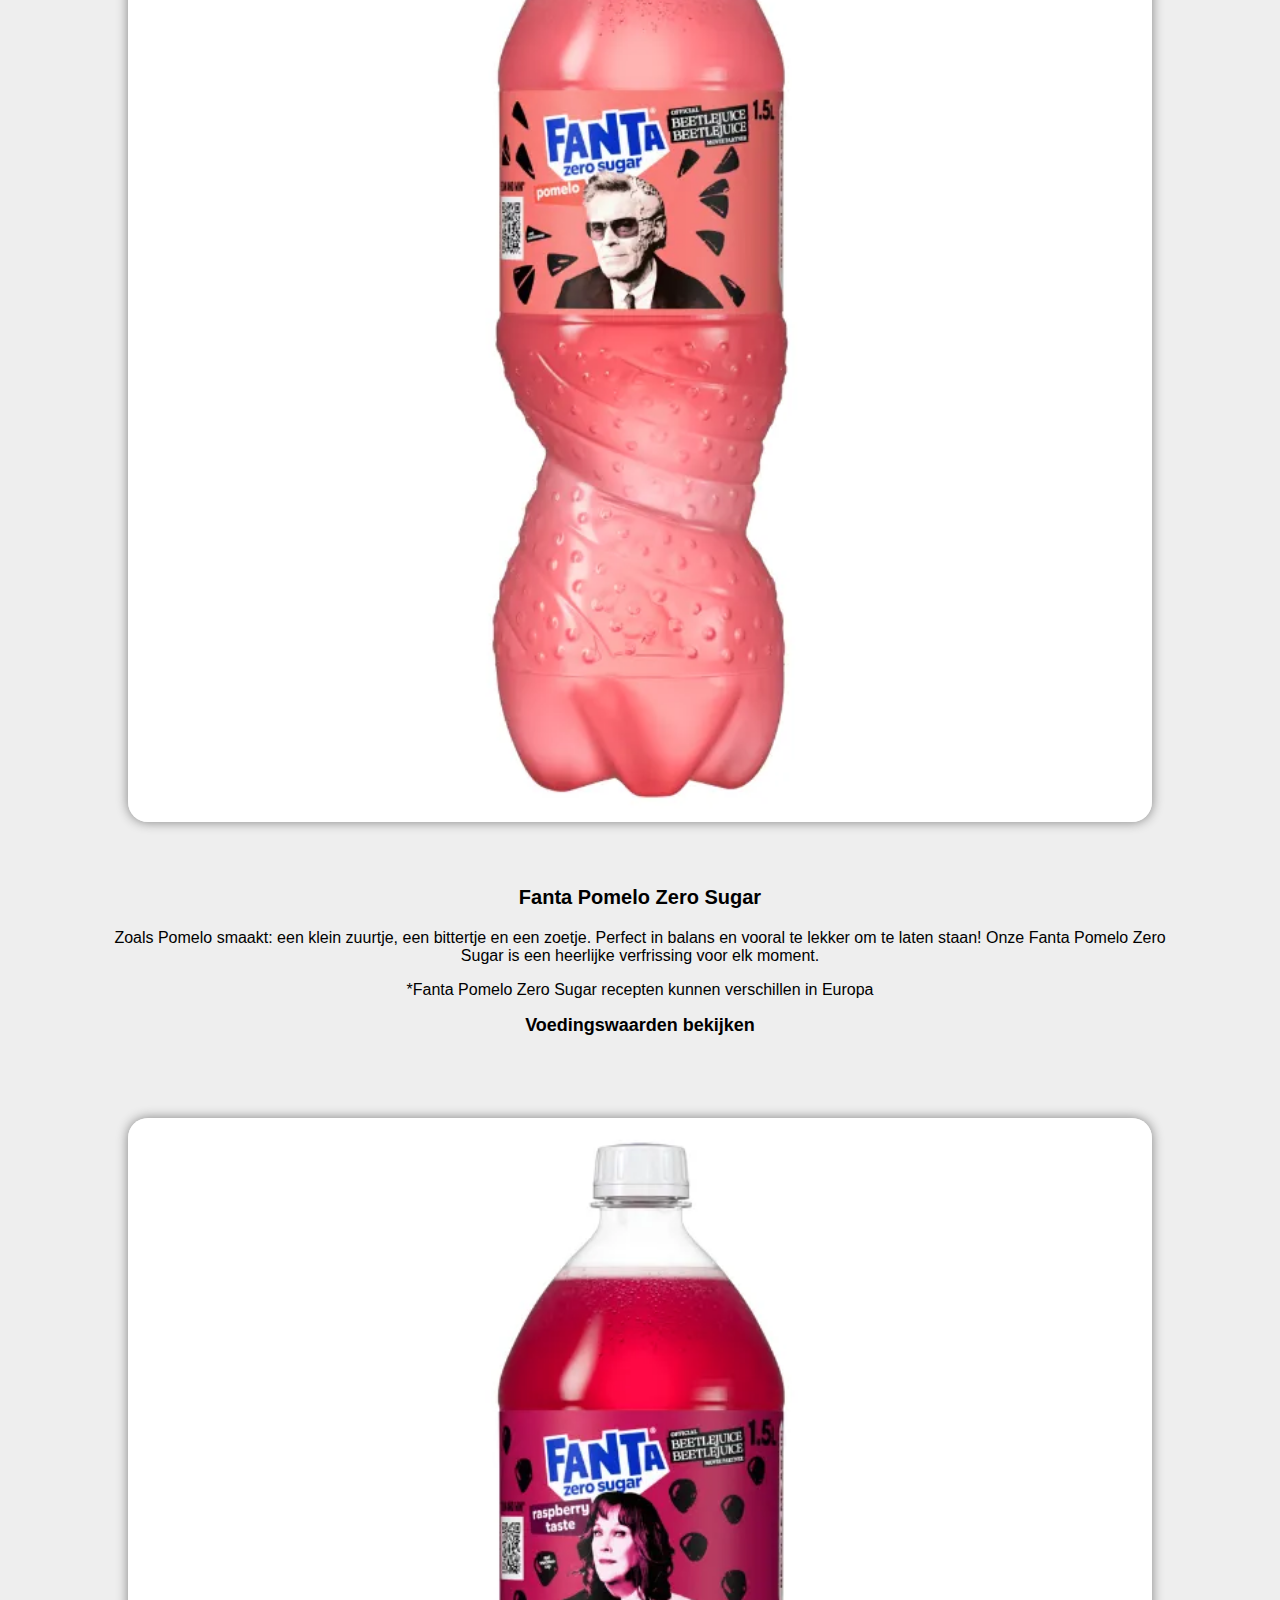
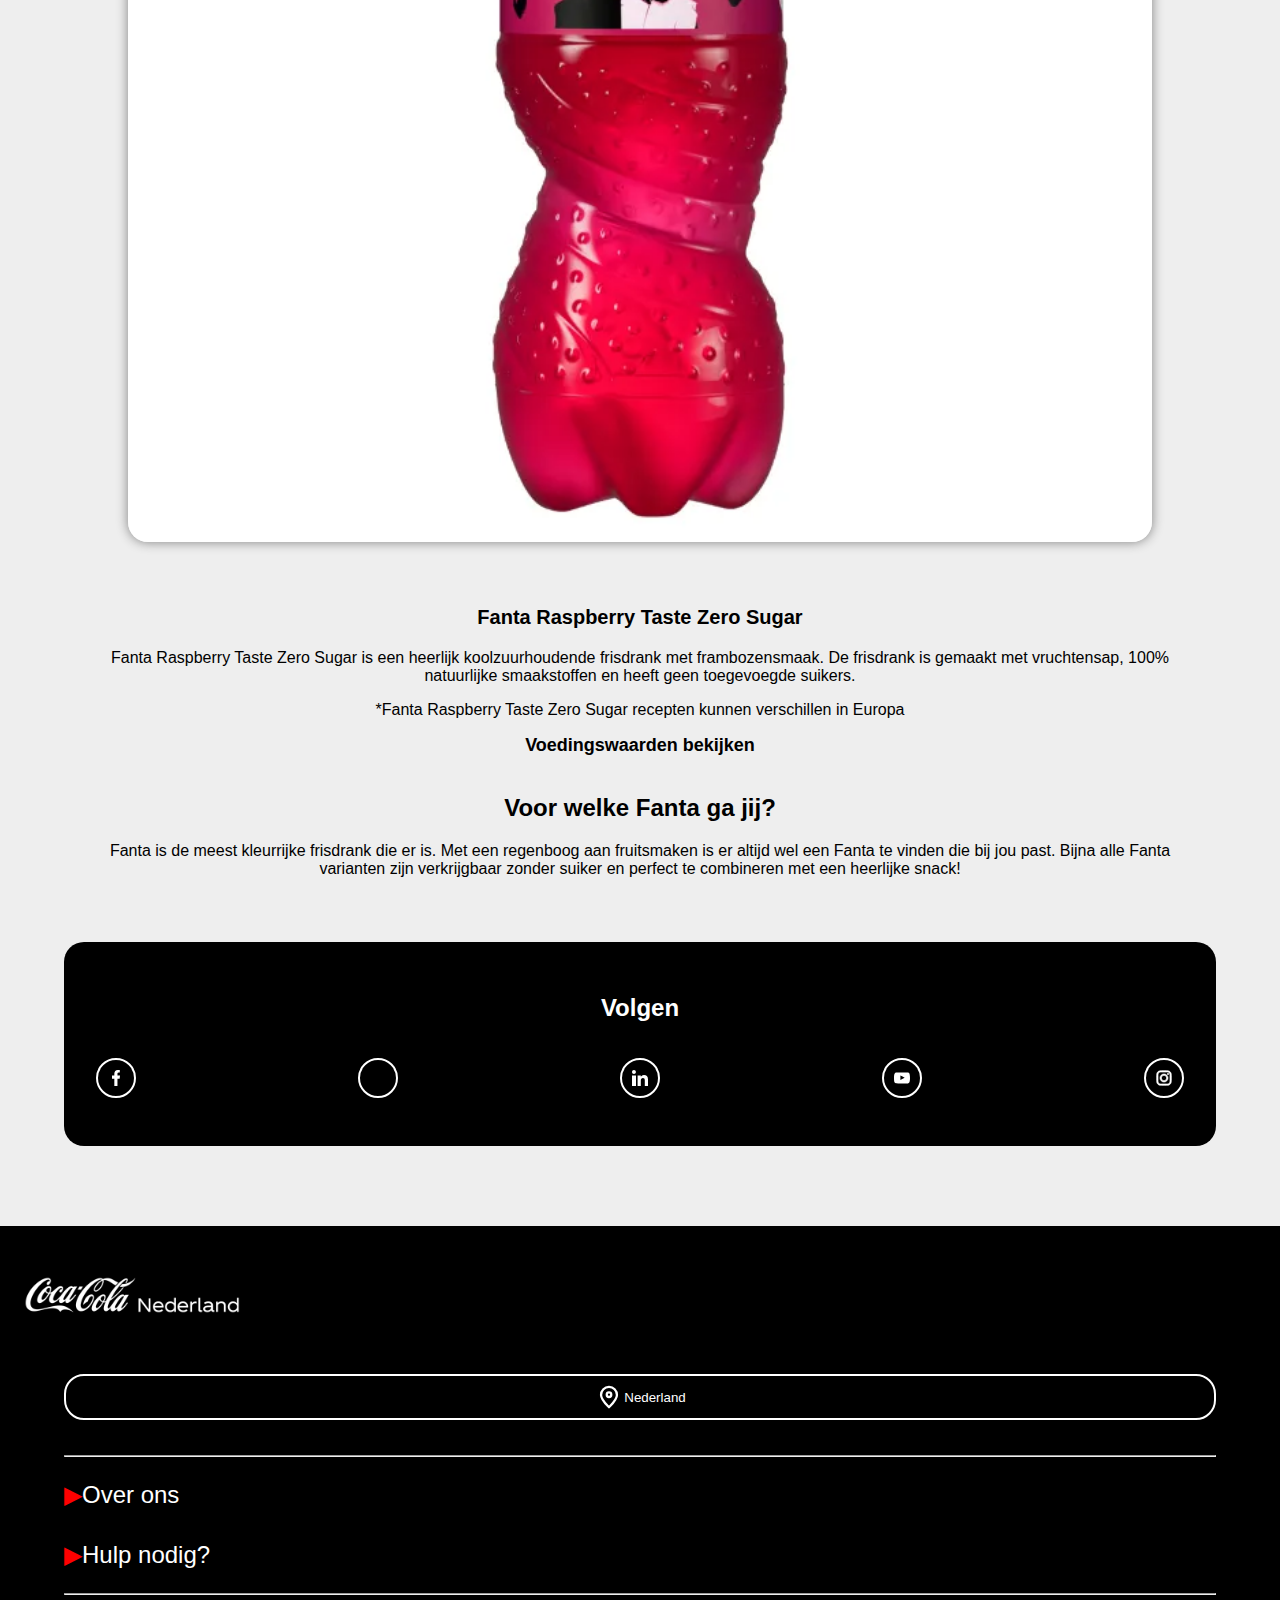
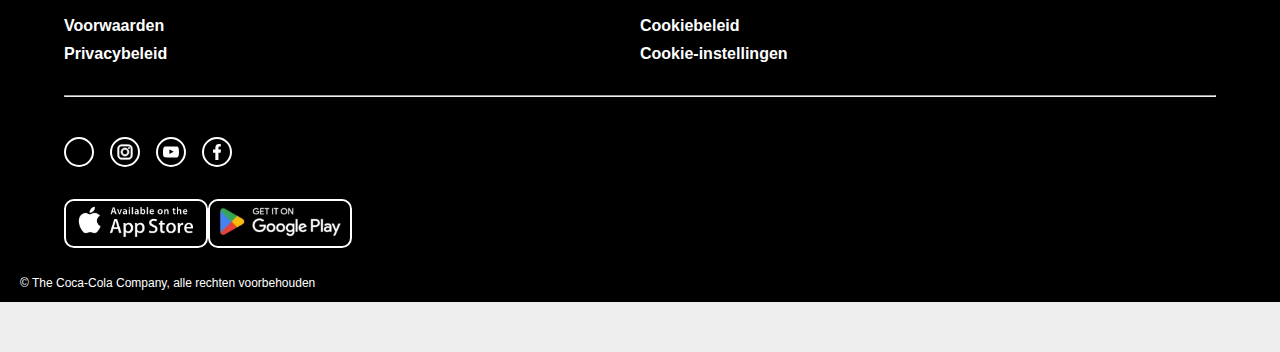
==== commit 8da6c955: "Add files via upload" ====
--- a/Fanta.html
+++ b/Fanta.html
@@ -22,24 +22,38 @@
 			<li>Impact</li>
 		</ul>
 	</nav>
-    <!-- <img class="Fanta_header" src="images/Fanta_div-img.webp" alt=""> -->
+    <img class="Fanta_header" src="images/Fanta_div-img.webp" alt="">
 	</header>
 
 	<main class="Fanta">
-		<div>
-        	<img src="images/Fanta_IMG_1.webp" alt="Een persoon heeft hier de fanta fles vast.">
-		</div>
-        <h2>Producten</h2>
+        	<img class="Fanta_img" src="images/Fanta_IMG_1.webp" alt="Een persoon heeft hier de fanta fles vast.">
+        <h2 class="text">Producten</h2>
         <section>
-        <img src="images/Fanta_original_Beetlejuice.webp" alt="Originele Fanta fles van 1.5 liter. Met als thema Beetlejuice Beetlejuice.">
-        <h3>Fanta Orange</h3>
-        <p>Zoals je weet is het drinken van Fanta Orange, dankzij zijn authentieke smaak, een unieke ervaring! Maar wat je misschien nog niet wist, is dat, wanneer je Fanta Orange drinkt, je eigenlijk volop geniet van een drank met sinaasappelsap* met natuurlijke aroma’s. Welcome to the fun, natuurlijk!</p>
-        <p>*Uit sapconcentraat</p>
-		<p>**Fanta Orange recepten kunnen verschillen in Europa</p>
+        	<img src="images/Fanta_original_Beetlejuice.webp" alt="Originele Fanta fles van 1.5 liter. Met als thema Beetlejuice Beetlejuice.">
+        	<h3>Fanta Orange</h3>
+        	<p>Zoals je weet is het drinken van Fanta Orange, dankzij zijn authentieke smaak, een unieke ervaring! Maar wat je misschien nog niet wist, is dat, wanneer je Fanta Orange drinkt, je eigenlijk volop geniet van een drank met sinaasappelsap* met natuurlijke aroma’s. Welcome to the fun, natuurlijk!</p>
+        	<p>*Uit sapconcentraat</p>
+			<p>**Fanta Orange recepten kunnen verschillen in Europa</p>
 		<details>
 			<summary>Voedingswaarden bekijken</summary>
+			<article>
 			<h2>Voedingsinformatie</h2>
 			<hr>
+			<div>
+				<h3>Portie</h3>
+				<h3>per 100 ml</h3>
+			</div>
+			<hr>
+			<div>
+				<h3>Energie</h3>
+				<h3>80kJ / 19kcal</h3>
+			</div>
+			<hr>
+			<ul>
+				<li><strong>Totaal vet</strong> 0g <p>-</p></li>
+				<li><strong>Waarvan verzadigde vetzuren</strong> 0g <p>-</p></li>
+			</ul>
+			</article>
 		</details>
         </section>
 		<section>
@@ -49,8 +63,20 @@
 			<p>*Fanta Orange Zero Sugar recepten kunnen verschillen in Europa</p>
 			<details>
 				<summary>Voedingswaarden bekijken</summary>
-				<h2>Voedingsinformatie</h2>
-				<hr>
+				<article>
+				<h2>Voedingsinformatie</h2>
+				<hr>
+				<div>
+					<h3>Portie</h3>
+					<h3>per 100 ml</h3>
+				</div>
+				<hr>
+				<div>
+					<h3>Energie</h3>
+					<h3>9kJ / 2kcal</h3>
+				</div>
+				<hr>
+				</article>
 			</details>
 		</section>
 		<section>
@@ -112,14 +138,29 @@
 			<h2>Voor welke Fanta ga jij?</h2>
 			<p>Fanta is de meest kleurrijke frisdrank die er is. Met een regenboog aan fruitsmaken is er altijd wel een Fanta te vinden die bij jou past. Bijna alle Fanta varianten zijn verkrijgbaar zonder suiker en perfect te combineren met een heerlijke snack!</p>
 		</Section>
+		<section>
+			<h2>Volgen</h2>
+			<ul>
+				<li><svg width="20px" height="20px" viewBox="-5 0 20 20" version="1.1" xmlns="http://www.w3.org/2000/svg" xmlns:xlink="http://www.w3.org/1999/xlink" fill="#ffffff" stroke="#ffffff"><g id="SVGRepo_bgCarrier" stroke-width="0"></g><g id="SVGRepo_tracerCarrier" stroke-linecap="round" stroke-linejoin="round"></g><g id="SVGRepo_iconCarrier"> <title>facebook [#ffffff]</title> <desc>Created with Sketch.</desc> <defs> </defs> <g id="Page-1" stroke="none" stroke-width="1" fill="none" fill-rule="evenodd"> <g id="Dribbble-Light-Preview" transform="translate(-385.000000, -7399.000000)" fill="#ffffff"> <g id="icons" transform="translate(56.000000, 160.000000)"> <path d="M335.821282,7259 L335.821282,7250 L338.553693,7250 L339,7246 L335.821282,7246 L335.821282,7244.052 C335.821282,7243.022 335.847593,7242 337.286884,7242 L338.744689,7242 L338.744689,7239.14 C338.744689,7239.097 337.492497,7239 336.225687,7239 C333.580004,7239 331.923407,7240.657 331.923407,7243.7 L331.923407,7246 L329,7246 L329,7250 L331.923407,7250 L331.923407,7259 L335.821282,7259 Z" id="facebook-[#ffffff]"> </path> </g> </g> </g> </g></svg></li>
+				<li><img src="" alt=""></li>
+				<li><svg width="20px" height="20px" viewBox="0 0 20 20" version="1.1" xmlns="http://www.w3.org/2000/svg" xmlns:xlink="http://www.w3.org/1999/xlink" fill="#ffffff" stroke="#ffffff"><g id="SVGRepo_bgCarrier" stroke-width="0"></g><g id="SVGRepo_tracerCarrier" stroke-linecap="round" stroke-linejoin="round"></g><g id="SVGRepo_iconCarrier"> <title>linkedin [#ffffff]</title> <desc>Created with Sketch.</desc> <defs> </defs> <g id="Page-1" stroke="none" stroke-width="1" fill="none" fill-rule="evenodd"> <g id="Dribbble-Light-Preview" transform="translate(-180.000000, -7479.000000)" fill="#ffffff"> <g id="icons" transform="translate(56.000000, 160.000000)"> <path d="M144,7339 L140,7339 L140,7332.001 C140,7330.081 139.153,7329.01 137.634,7329.01 C135.981,7329.01 135,7330.126 135,7332.001 L135,7339 L131,7339 L131,7326 L135,7326 L135,7327.462 C135,7327.462 136.255,7325.26 139.083,7325.26 C141.912,7325.26 144,7326.986 144,7330.558 L144,7339 L144,7339 Z M126.442,7323.921 C125.093,7323.921 124,7322.819 124,7321.46 C124,7320.102 125.093,7319 126.442,7319 C127.79,7319 128.883,7320.102 128.883,7321.46 C128.884,7322.819 127.79,7323.921 126.442,7323.921 L126.442,7323.921 Z M124,7339 L129,7339 L129,7326 L124,7326 L124,7339 Z" id="linkedin-[#ffffff]"> </path> </g> </g> </g> </g></svg></li>
+				<li><svg width="20px" height="20px" viewBox="0 -3 20 20" version="1.1" xmlns="http://www.w3.org/2000/svg" xmlns:xlink="http://www.w3.org/1999/xlink" fill="#ffffff" stroke="#ffffff"><g id="SVGRepo_bgCarrier" stroke-width="0"></g><g id="SVGRepo_tracerCarrier" stroke-linecap="round" stroke-linejoin="round"></g><g id="SVGRepo_iconCarrier"> <title>youtube [#ffffff]</title> <desc>Created with Sketch.</desc> <defs> </defs> <g id="Page-1" stroke="none" stroke-width="1" fill="none" fill-rule="evenodd"> <g id="Dribbble-Light-Preview" transform="translate(-300.000000, -7442.000000)" fill="#ffffff"> <g id="icons" transform="translate(56.000000, 160.000000)"> <path d="M251.988432,7291.58588 L251.988432,7285.97425 C253.980638,7286.91168 255.523602,7287.8172 257.348463,7288.79353 C255.843351,7289.62824 253.980638,7290.56468 251.988432,7291.58588 M263.090998,7283.18289 C262.747343,7282.73013 262.161634,7282.37809 261.538073,7282.26141 C259.705243,7281.91336 248.270974,7281.91237 246.439141,7282.26141 C245.939097,7282.35515 245.493839,7282.58153 245.111335,7282.93357 C243.49964,7284.42947 244.004664,7292.45151 244.393145,7293.75096 C244.556505,7294.31342 244.767679,7294.71931 245.033639,7294.98558 C245.376298,7295.33761 245.845463,7295.57995 246.384355,7295.68865 C247.893451,7296.0008 255.668037,7296.17532 261.506198,7295.73552 C262.044094,7295.64178 262.520231,7295.39147 262.895762,7295.02447 C264.385932,7293.53455 264.28433,7285.06174 263.090998,7283.18289" id="youtube-[#ffffff]"> </path> </g> </g> </g> </g></svg></li>
+				<li><svg width="20px" height="20px" viewBox="0 0 24 24" fill="none" xmlns="http://www.w3.org/2000/svg" stroke="#ffffff"><g id="SVGRepo_bgCarrier" stroke-width="0"></g><g id="SVGRepo_tracerCarrier" stroke-linecap="round" stroke-linejoin="round"></g><g id="SVGRepo_iconCarrier"> <path fill-rule="evenodd" clip-rule="evenodd" d="M12 18C15.3137 18 18 15.3137 18 12C18 8.68629 15.3137 6 12 6C8.68629 6 6 8.68629 6 12C6 15.3137 8.68629 18 12 18ZM12 16C14.2091 16 16 14.2091 16 12C16 9.79086 14.2091 8 12 8C9.79086 8 8 9.79086 8 12C8 14.2091 9.79086 16 12 16Z" fill="#ffffff"></path> <path d="M18 5C17.4477 5 17 5.44772 17 6C17 6.55228 17.4477 7 18 7C18.5523 7 19 6.55228 19 6C19 5.44772 18.5523 5 18 5Z" fill="#ffffff"></path> <path fill-rule="evenodd" clip-rule="evenodd" d="M1.65396 4.27606C1 5.55953 1 7.23969 1 10.6V13.4C1 16.7603 1 18.4405 1.65396 19.7239C2.2292 20.8529 3.14708 21.7708 4.27606 22.346C5.55953 23 7.23969 23 10.6 23H13.4C16.7603 23 18.4405 23 19.7239 22.346C20.8529 21.7708 21.7708 20.8529 22.346 19.7239C23 18.4405 23 16.7603 23 13.4V10.6C23 7.23969 23 5.55953 22.346 4.27606C21.7708 3.14708 20.8529 2.2292 19.7239 1.65396C18.4405 1 16.7603 1 13.4 1H10.6C7.23969 1 5.55953 1 4.27606 1.65396C3.14708 2.2292 2.2292 3.14708 1.65396 4.27606ZM13.4 3H10.6C8.88684 3 7.72225 3.00156 6.82208 3.0751C5.94524 3.14674 5.49684 3.27659 5.18404 3.43597C4.43139 3.81947 3.81947 4.43139 3.43597 5.18404C3.27659 5.49684 3.14674 5.94524 3.0751 6.82208C3.00156 7.72225 3 8.88684 3 10.6V13.4C3 15.1132 3.00156 16.2777 3.0751 17.1779C3.14674 18.0548 3.27659 18.5032 3.43597 18.816C3.81947 19.5686 4.43139 20.1805 5.18404 20.564C5.49684 20.7234 5.94524 20.8533 6.82208 20.9249C7.72225 20.9984 8.88684 21 10.6 21H13.4C15.1132 21 16.2777 20.9984 17.1779 20.9249C18.0548 20.8533 18.5032 20.7234 18.816 20.564C19.5686 20.1805 20.1805 19.5686 20.564 18.816C20.7234 18.5032 20.8533 18.0548 20.9249 17.1779C20.9984 16.2777 21 15.1132 21 13.4V10.6C21 8.88684 20.9984 7.72225 20.9249 6.82208C20.8533 5.94524 20.7234 5.49684 20.564 5.18404C20.1805 4.43139 19.5686 3.81947 18.816 3.43597C18.5032 3.27659 18.0548 3.14674 17.1779 3.0751C16.2777 3.00156 15.1132 3 13.4 3Z" fill="#ffffff"></path> </g></svg></li>
+			</ul>
+		</section>
+		<!-- Bronnen -->
+		<!-- https://www.svgrepo.com/svg/512120/facebook-176?edit=true -->
+		<!-- https://www.svgrepo.com/svg/512419/linkedin-161?edit=true -->
+		<!-- https://www.svgrepo.com/svg/513089/youtube-168?edit=true -->
+		<!-- https://www.svgrepo.com/svg/512120/facebook-176?edit=true -->
 	</main>
 	<!-- Footer maken!!!!!!!!!!!!!!!!!!!!!! -->
-	 <footer>
+	<footer>
 		<section>
 			<h2><img src="images/nederland-coca-cola-logo_white_600x96.webp" alt="Coca-cola logo in het wit. Met een zwarte achtergrond in de footer"></h2>
-			<div>
-			<button>Nederland</button>
-			</div>
+			<button><svg width="30px" height="40px" viewBox="-1.2 -1.2 26.40 26.40" fill="none" xmlns="http://www.w3.org/2000/svg" stroke="#ffffff"><g id="SVGRepo_bgCarrier" stroke-width="0"></g><g id="SVGRepo_tracerCarrier" stroke-linecap="round" stroke-linejoin="round"></g><g id="SVGRepo_iconCarrier"> <path d="M12 21C15.5 17.4 19 14.1764 19 10.2C19 6.22355 15.866 3 12 3C8.13401 3 5 6.22355 5 10.2C5 14.1764 8.5 17.4 12 21Z" stroke="#ffffff" stroke-width="2" stroke-linecap="round" stroke-linejoin="round"></path> <path d="M12 12C13.1046 12 14 11.1046 14 10C14 8.89543 13.1046 8 12 8C10.8954 8 10 8.89543 10 10C10 11.1046 10.8954 12 12 12Z" stroke="#ffffff" stroke-width="2" stroke-linecap="round" stroke-linejoin="round"></path> </g></svg>Nederland</button>
+			<!-- Bronnen -->
+			<!-- https://www.svgrepo.com/svg/532540/location-pin-alt-1?edit=true -->
 			<hr>
 			<details>
 				<summary>Over ons</summary>
@@ -139,7 +180,7 @@
 				</ul>
 			</details>
 			<hr>
-			<ul>
+			<ul class="informatie">
 				<li>Voorwaarden</li>
 				<li>Cookiebeleid</li>
 				<li>Privacybeleid</li>
@@ -147,12 +188,16 @@
 			</ul>
 			<hr>
 			<ul>
-				<li><img src="" alt="X linkje"></li>
-				<li><img src="" alt="Instagram linkje"></li>
-				<li><img src="" alt="Youtube linkje"></li>
-				<li><img src="" alt="Facebook linkje"></li>
-			</ul>
-			<ul>
+				<li></li>
+				<li><svg width="20px" height="20px" viewBox="0 0 24 24" fill="none" xmlns="http://www.w3.org/2000/svg" stroke="#ffffff"><g id="SVGRepo_bgCarrier" stroke-width="0"></g><g id="SVGRepo_tracerCarrier" stroke-linecap="round" stroke-linejoin="round"></g><g id="SVGRepo_iconCarrier"> <path fill-rule="evenodd" clip-rule="evenodd" d="M12 18C15.3137 18 18 15.3137 18 12C18 8.68629 15.3137 6 12 6C8.68629 6 6 8.68629 6 12C6 15.3137 8.68629 18 12 18ZM12 16C14.2091 16 16 14.2091 16 12C16 9.79086 14.2091 8 12 8C9.79086 8 8 9.79086 8 12C8 14.2091 9.79086 16 12 16Z" fill="#ffffff"></path> <path d="M18 5C17.4477 5 17 5.44772 17 6C17 6.55228 17.4477 7 18 7C18.5523 7 19 6.55228 19 6C19 5.44772 18.5523 5 18 5Z" fill="#ffffff"></path> <path fill-rule="evenodd" clip-rule="evenodd" d="M1.65396 4.27606C1 5.55953 1 7.23969 1 10.6V13.4C1 16.7603 1 18.4405 1.65396 19.7239C2.2292 20.8529 3.14708 21.7708 4.27606 22.346C5.55953 23 7.23969 23 10.6 23H13.4C16.7603 23 18.4405 23 19.7239 22.346C20.8529 21.7708 21.7708 20.8529 22.346 19.7239C23 18.4405 23 16.7603 23 13.4V10.6C23 7.23969 23 5.55953 22.346 4.27606C21.7708 3.14708 20.8529 2.2292 19.7239 1.65396C18.4405 1 16.7603 1 13.4 1H10.6C7.23969 1 5.55953 1 4.27606 1.65396C3.14708 2.2292 2.2292 3.14708 1.65396 4.27606ZM13.4 3H10.6C8.88684 3 7.72225 3.00156 6.82208 3.0751C5.94524 3.14674 5.49684 3.27659 5.18404 3.43597C4.43139 3.81947 3.81947 4.43139 3.43597 5.18404C3.27659 5.49684 3.14674 5.94524 3.0751 6.82208C3.00156 7.72225 3 8.88684 3 10.6V13.4C3 15.1132 3.00156 16.2777 3.0751 17.1779C3.14674 18.0548 3.27659 18.5032 3.43597 18.816C3.81947 19.5686 4.43139 20.1805 5.18404 20.564C5.49684 20.7234 5.94524 20.8533 6.82208 20.9249C7.72225 20.9984 8.88684 21 10.6 21H13.4C15.1132 21 16.2777 20.9984 17.1779 20.9249C18.0548 20.8533 18.5032 20.7234 18.816 20.564C19.5686 20.1805 20.1805 19.5686 20.564 18.816C20.7234 18.5032 20.8533 18.0548 20.9249 17.1779C20.9984 16.2777 21 15.1132 21 13.4V10.6C21 8.88684 20.9984 7.72225 20.9249 6.82208C20.8533 5.94524 20.7234 5.49684 20.564 5.18404C20.1805 4.43139 19.5686 3.81947 18.816 3.43597C18.5032 3.27659 18.0548 3.14674 17.1779 3.0751C16.2777 3.00156 15.1132 3 13.4 3Z" fill="#ffffff"></path> </g></svg></li>
+				<li><svg width="20px" height="20px" viewBox="0 -3 20 20" version="1.1" xmlns="http://www.w3.org/2000/svg" xmlns:xlink="http://www.w3.org/1999/xlink" fill="#ffffff" stroke="#ffffff"><g id="SVGRepo_bgCarrier" stroke-width="0"></g><g id="SVGRepo_tracerCarrier" stroke-linecap="round" stroke-linejoin="round"></g><g id="SVGRepo_iconCarrier"> <title>youtube [#ffffff]</title> <desc>Created with Sketch.</desc> <defs> </defs> <g id="Page-1" stroke="none" stroke-width="1" fill="none" fill-rule="evenodd"> <g id="Dribbble-Light-Preview" transform="translate(-300.000000, -7442.000000)" fill="#ffffff"> <g id="icons" transform="translate(56.000000, 160.000000)"> <path d="M251.988432,7291.58588 L251.988432,7285.97425 C253.980638,7286.91168 255.523602,7287.8172 257.348463,7288.79353 C255.843351,7289.62824 253.980638,7290.56468 251.988432,7291.58588 M263.090998,7283.18289 C262.747343,7282.73013 262.161634,7282.37809 261.538073,7282.26141 C259.705243,7281.91336 248.270974,7281.91237 246.439141,7282.26141 C245.939097,7282.35515 245.493839,7282.58153 245.111335,7282.93357 C243.49964,7284.42947 244.004664,7292.45151 244.393145,7293.75096 C244.556505,7294.31342 244.767679,7294.71931 245.033639,7294.98558 C245.376298,7295.33761 245.845463,7295.57995 246.384355,7295.68865 C247.893451,7296.0008 255.668037,7296.17532 261.506198,7295.73552 C262.044094,7295.64178 262.520231,7295.39147 262.895762,7295.02447 C264.385932,7293.53455 264.28433,7285.06174 263.090998,7283.18289" id="youtube-[#ffffff]"> </path> </g> </g> </g> </g></svg></li>
+				<li><svg width="20px" height="20px" viewBox="-5 0 20 20" version="1.1" xmlns="http://www.w3.org/2000/svg" xmlns:xlink="http://www.w3.org/1999/xlink" fill="#ffffff" stroke="#ffffff"><g id="SVGRepo_bgCarrier" stroke-width="0"></g><g id="SVGRepo_tracerCarrier" stroke-linecap="round" stroke-linejoin="round"></g><g id="SVGRepo_iconCarrier"> <title>facebook [#ffffff]</title> <desc>Created with Sketch.</desc> <defs> </defs> <g id="Page-1" stroke="none" stroke-width="1" fill="none" fill-rule="evenodd"> <g id="Dribbble-Light-Preview" transform="translate(-385.000000, -7399.000000)" fill="#ffffff"> <g id="icons" transform="translate(56.000000, 160.000000)"> <path d="M335.821282,7259 L335.821282,7250 L338.553693,7250 L339,7246 L335.821282,7246 L335.821282,7244.052 C335.821282,7243.022 335.847593,7242 337.286884,7242 L338.744689,7242 L338.744689,7239.14 C338.744689,7239.097 337.492497,7239 336.225687,7239 C333.580004,7239 331.923407,7240.657 331.923407,7243.7 L331.923407,7246 L329,7246 L329,7250 L331.923407,7250 L331.923407,7259 L335.821282,7259 Z" id="facebook-[#ffffff]"> </path> </g> </g> </g> </g></svg></li>
+			</ul>
+			<!-- Bronnen -->
+			<!-- https://www.svgrepo.com/svg/521711/instagram?edit=true -->
+			<!-- https://www.svgrepo.com/svg/513089/youtube-168?edit=true -->
+			<!-- https://www.svgrepo.com/svg/512120/facebook-176?edit=true -->
+			<ul class="Social_Media">
 				<li><img src="images/Apple_store.webp" alt="Apple store download linkje"></li>
 				<li><img src="images/Google_playstore.webp" alt="Google playstore download linkje"></li>
 			</ul>
--- a/styles/style.css
+++ b/styles/style.css
@@ -57,38 +57,48 @@
 
 
 
-
-
 body {
 	overflow-x: hidden;
 	margin: 0;
 	padding: 0;
 	margin-bottom: 50px;
+	background-color: rgb(238, 238, 238);
+	position: relative;
 	/* Verander dit om de onderkant van de pagina te veranderen */
 	/* background-color: light dark (rgb(238, 238, 238) black);
 	color: light dark(black white); */
 }
 
 
-body header {
-	display: flex;
+header {
+	display: flex;
+	justify-content: space-between;
+	align-items: center;
 	background-color: rgb(255, 255, 255);
 	width: 100%;
-	position: absolute;
 	overflow-x: hidden;
-	top: 0;
 	box-shadow: 0px 0px 10px 0px;
 	-webkit-backdrop-filter: blur(10px);
 	backdrop-filter: blur(10px);
+	flex-wrap: wrap;
+
 }
 
 
 
 /* Navbar */
 
-body header h1 img {
+header h1 img {
 	display: flex;
 	width: 4em;
+}
+
+/* Hier gebruik ik een class, omdat ik de fanta logo wil aanspreken en niet de andere img in de header (Coca-Cola logo). Als ik last of type kies dan wordt ook de coca-cola logo gepakt, omdat die op de index.html als enige erop staat. */
+.Fanta_header {
+	display: flex;
+	width: 20%;
+	margin: 0 auto;
+	margin-bottom: 1em;
 }
 
 h1 a {
@@ -97,7 +107,7 @@
 	transform: translateX(20px)
 } 
 
-Nav ul {
+/* Nav ul {
 	display: flex;
 	justify-content: space-around;
 	margin: 10px;
@@ -109,14 +119,102 @@
 	border: 1px solid black;
 	border-radius: 30px;
 	padding: 10px;
-}
+} */
+
+
+
+/* Hamburger menu */
+
+header button {
+	border: 5px solid green;
+	width: 4em;
+	margin-right: 0;
+}
+
+header button hr {
+	width: 100%;
+	height: 4px;
+	color: black;
+	background-color: black;
+	border-radius: 20px;
+}
+
+header nav {
+	/* position: fixed; */
+	position: absolute;
+	z-index: 2;
+	background-color: yellow;
+	height: 100vh;
+	width: 100vw;
+	bottom: 0;
+	right: 0;
+	display: grid;
+}
+
+
+
+
+
+
+
+
+
+
+
+
+
+
+
 
 /* Hier begint de pagina */
 
 
-
-.index section:first-of-type img {
-	/* Maak de width en height 80% en zet dit recht */
+.index section:first-of-type {
+	position: relative;
+	display: flex;
+	flex-direction: column;
+	border-radius: 10px;
+	width: 80%;
+	margin: 0 auto;
+	margin-top: 8em;
+	cursor: grab;
+}
+
+.index section:first-of-type h2 {
+	position: absolute;
+	color: white;
+	bottom: 25%;
+	width: 80%;
+	left: 50%;
+	transform: translateX(-50%);
+}
+
+
+.index section:first-of-type p {
+	position: absolute;
+	color: white;
+	bottom: 15%;
+	width: 50%;
+	left: 50%;
+	transform: translateX(-50%);
+	text-align: center;
+}
+
+.index section:first-of-type button {
+	position: absolute;
+	bottom: 5%;
+	width: 80%;
+	border-radius: 20px;
+	padding: 1em;
+	font-family: sans-serif;
+	left: 50%;
+	transform: translateX(-50%);
+
+}
+
+
+
+/* .index section:first-of-type img {
 	width: 100%;
 	max-width: 90em;
 	height: 100%;
@@ -126,25 +224,37 @@
 	display: flex;
 	justify-content: center;
 	align-items: center;
+	margin-left: auto;
+	margin-right: auto;
 	overflow: hidden;
 	cursor: grab;
-}
-
-/* main div:first-of-type img {
+} */
+
+
+
+
+
+
+
+
+.index section:first-of-type img {
 	object-fit: cover;
-} */
-
-
-
-.index ul:first-of-type {
+	border-radius: 10px;
+}
+
+
+
+.index section:nth-of-type(2) ul {
 	display: flex;
 	justify-content: center;
 	text-align: center;
 	margin-top: 2em;
 	border: 3px solid red;
-}
-
-.index ul:first-of-type button {
+	list-style-type: none;
+	padding: 0;
+}
+
+.index section:nth-of-type(2) ul:first-of-type li button {
 	padding: 10px;
 	border-radius: 100%;
 	margin: 0 1px;
@@ -155,139 +265,109 @@
 	text-align: center;
 	margin-top: 3em;
 }
-
-.index section:nth-of-type(2) {
-	background-color: grey;
-	/* box-shadow: 0px 0px 12px grey; */
-	margin-top: 2em;
-	border-radius: 20px;
-	padding: 20px;
-	padding-top: 20px;
-	padding-bottom: 2em;
+/* box-shadow: 0px 0px 12px grey; */
+
+
+
+.index section:nth-of-type(3) img {
+	width: 100%;
+}
+
+.index section:nth-of-type(3) {
+	margin-top: 23em;
+	position: relative;
+}
+
+.index section:nth-of-type(3) aside h3 {
+	display: flex;
+	width: 100%;
+	font-size: 20px;
+	font-weight: 700;
+	line-height: 28px;
+	font-kerning: auto;
+	font-stretch: normal;
+	letter-spacing: 0;
+}
+
+.index section:nth-of-type(3) aside {
+	position: absolute;
+	background-color: white;
+	box-shadow: 0px 0px 12px grey;
+	padding: 1em 2em 2em 2em;
+	border-radius: 20px;
+	width: 90%;
+	left: 5%;
+	right: 5%;
+	top: -18em;
 	display: flex;
 	flex-direction: column;
+	justify-content: center;
+	align-items: center;
 	flex-wrap: unset;
-	margin-left: 5vw;
-	width: 90vw;
-	/* z-index: 1; */
-}
-
-.index section:nth-of-type(2) button {
+}
+
+.index section:nth-of-type(3) aside button {
 	border: 3px solid black;
 	padding: 10px;
+	background-color: white;
 	border-radius: 48px;
-	width: 100%;
+	width: 90%;
 	margin-top: 3em;
 	font-family: Arial, Helvetica, sans-serif;
 	font-size: 13.33px;
 }
 
-
-
-
-
-/* Hier de aanspreking goed checken */
-.index img:first-of-type {
-	align-items: center;
-	width: 100svw;
-	/* z-index: -1;
-	position: absolute;
-	transform: translateY(-100px); */
-}
-
-/* main div:nth-of-type(2) button {
-	border: 3px solid black;
-	padding: 10px;
-	border-radius: 48px;
+.index section:nth-of-type(4) ul {
+	display: flex;
+	flex-direction: row;
 	width: 100%;
-	margin-top: 3em;
-}
-
-main div:nth-of-type(3) {
-	border: 2px solid black;
-	display: flex;
-	justify-content: center;
-	align-items: center;
-	width: 50%;
-	border-radius: 1em;
-}
-
-main div:nth-of-type(3) img {
-	padding: 3em;
-	padding-top: 5em;
-	padding-bottom: 5em;
-}
-
-main div:nth-of-type(4) {
-	border: 2px solid black;
-	display: flex;
-	justify-content: center;
-	align-items: center;
-	width: 50%;
-	border-radius: 1em;
-}
-
-main div:nth-of-type(4) img {
-	padding: 3em;
-	padding-top: 5em;
-	padding-bottom: 5em;
-} */
-
-
-/* nog een div toevoegen om de coca cola en fanta te flexen en daarna naast elkaar te zetten. */
-
-
-
-/* main section:nth-of-type(3) ul {
-	display: flex;
+	justify-content: center;
+	align-items: center;
 	flex-wrap: wrap;
 	list-style-type: none;
-	gap: 1em;
-	align-items: center;
-	justify-content: center;
-}
-
-main section:nth-of-type(3) ul li {
-	border: 5px solid black;
-	padding: 1em;
-	border-radius: 20px;
-	flex-basis: 25%;
-}
-
-main section:nth-of-type(3) ul li img {
-	min-width: 4em;
-	max-width: 8em;
-} */
-
-
-
-
-.index section:nth-of-type(3) ul {
-	display: flex;
-	flex-wrap: wrap;
-	border: 3px solid black;
-	align-items: center;
-	justify-content: center;
-}
-
-.index section:nth-of-type(3) ul li {
-	flex-basis: 25%;
+	padding: 0;
+}
+
+.index section:nth-of-type(4) ul li {
+	display: flex;
+	align-items: center;
+	justify-content: center;
+	width: 183px;
+	height: 183px;
+	margin: 1em;
+	box-shadow: 0px 0px 12px grey;
+	border-radius: 20px;
+}
+
+
+
+.index section:nth-of-type(4) ul li img {
+	width: 75%;
+}
+
+.index section:nth-of-type(4) ul li:nth-of-type(2) a {
 	list-style-type: none;
-	border: 3px solid green;
-	display: flex;
-	flex-direction: column;
-	align-items: center;
-	justify-content: center;
-	height: 200px;
-	width: 200px;
-	
-}
-
-.index section:nth-of-type(3) ul li img {
-	max-width: 100%;	
-}
-
-
+	display: flex;
+	align-items: center;
+	justify-content: center;
+}
+
+
+.index > button:last-of-type {
+	display: flex;
+	flex-wrap: unset;
+	margin-left: auto;
+	margin-right: auto;
+	align-items: center;
+	justify-content: center;
+	width: 90%;
+	padding: .5em;
+	background-color: white;
+	border-radius: 20px;
+	font-size: 14px;
+	font-weight: bold;
+	margin-bottom: 5em;
+}
 
 
 
@@ -299,7 +379,7 @@
 /* Hier begint de footer */
 
 
-body footer {
+footer {
 	display: flex;
 	/* width: 100%;
 	bottom: 0;
@@ -307,32 +387,22 @@
 	background-color: black;
 }
 
-body footer section h2 img {
+footer section h2 img {
 	display: flex;
 	width: 10em;
 	top: 0;
 	margin-left: 1em;
 }
 
-body footer section {
+footer section {
 	display: flex;
 	flex-direction: column;
 	margin-top: 30px;
 	width: 100vw;
 }
 
-/* Ik gebruik hier div om zo beter de button in het midden te krijgen */
-
-body footer section div:first-of-type {
-	display: flex;
-	justify-content: center;
-	align-items: center;
-	width: 100%;
-	margin-top: 3em;
-	margin-bottom: 2em;
-}
-
-body footer section button {
+
+footer section button {
 	display: flex;
 	align-items: center;
 	justify-content: center;
@@ -341,18 +411,20 @@
 	border: 2px solid white;
 	border-radius: 20px;
 	width: 90%;
-}
-
-body footer section hr {
-	display: flex;
-	height: 0;
-	width: 90%;
-	bottom: 0;
+	margin-left: auto;
+	margin-right: auto;
+	margin-bottom: 2em;
+	margin-top: 3em;
+}
+
+footer section hr {
+	display: flex;
+	width: 90%;
 }
 
 /* Details tab */
 
-body footer section details {
+footer section details {
 	display: flex;
 	flex-direction: column;
 	color: white;
@@ -362,72 +434,157 @@
 
 /* Hier nog de pijl toevoegen om de detailstab in of uit te klappen */
 
-body footer section details summary {
+footer section details summary {
 	width: 90%;
 	margin: auto;
+	/* list-style-type: none; */
+	font-size: 24px;
+}
+
+/* Hier de pijl aanpassen!!!!!!!!!!!!!!!!!!!!!!!!!!!!!!!!!!!!! */
+
+footer section details summary::marker {
+	color: red;
+	display: flex;
+	flex-direction: row-reverse;
+	content: "\25B6";
+	/* background-color: red;
+	padding: 8px;
+	color: red; */
+}
+
+footer section details ul {
+	display: flex;
+	flex-direction: column;
+	margin: 16px 24px;
 	list-style-type: none;
-	font-size: 24px;
-}
-
-body footer section ul:first-of-type {
-	display: flex;
-	flex-wrap: wrap;
-	width: 90%;
-	margin-left: auto;
-	margin-right: auto;
 	font-family: sans-serif;
 	font-size: 14px;
 	font-weight: 700;
 	font-stretch: normal;
-	border: 4px solid red;
-}
-
-body footer section ul:first-of-type li {
+}
+
+footer section details ul li {
+	margin: 16px 0px 0px;
+}
+
+/* footer section ul:first-of-type {
+	display: flex;
+	flex-wrap: wrap;
+	width: 90%;
+	margin-left: auto;
+	margin-right: auto;
+	font-family: sans-serif;
+	font-size: 14px;
+	font-weight: 700;
+	font-stretch: normal;
+	padding: 0;
+} */
+
+.informatie {
+	display: flex;
+	flex-wrap: wrap;
+	width: 90%;
+	margin-left: auto;
+	margin-right: auto;
+	font-family: sans-serif;
+	font-size: 14px;
+	font-weight: 700;
+	font-stretch: normal;
+	padding: 0;
+}
+
+/* footer section ul:first-of-type li {
 	flex-basis: 50%;
 	color: white;
 	list-style-type: none;
-	border: 4px solid green;
-}
-
-body footer section ul:first-of-type li:nth-of-type(3), li:nth-of-type(4) {
+	margin-bottom: 10px;
+	font-size: 16px;
+	font-size: bold;
+} */
+
+.informatie li {
+	flex-basis: 50%;
+	color: white;
+	list-style-type: none;
+	margin-bottom: 10px;
+	font-size: 16px;
+	font-size: bold;
+}
+
+/* body footer section ul:first-of-type li:nth-of-type(3) > li:nth-of-type(4)  {
 	margin-top: 15px;
-}
-
-body footer section ul:nth-of-type(2) {
+} */
+
+footer section ul:nth-of-type(2) {
 	display: flex;
 	align-items: left;
 	flex-direction: row;
-}
-
-body footer section ul:nth-of-type(2) li {
+	width: 90%;
+	margin-left: auto;
+	margin-right: auto;
+	margin-top: 2em;
+	flex-wrap: wrap;
+	padding: 0;
+}
+
+
+
+footer section ul:nth-of-type(2) li {
 	list-style-type: none;
-	border: 2px solid blue;
-	width: 50px;
-	height: 50px;
-	border-radius: 50%;
-}
-
-body footer section ul:last-of-type {
+	display: flex;
+	align-items: center;
+	justify-content: center;
+	border: 2px solid white;
+	width: 30px;
+	height: 30px;
+	margin-right: 1em;
+	padding: 5px;
+	border-radius: 100%;
+}
+
+/* footer section ul:last-of-type {
 	display: flex;
 	flex-direction: row;
+	justify-content: left;
 	width: 90%;
 	margin-left: auto;
 	margin-right: auto;
 	gap: .5em;
-}
-
-body footer section ul:last-of-type li {
+	flex-wrap: wrap-reverse;
+	padding: 0;
+}
+
+footer section:last-of-type ul li {
 	border: 1px solid white;
 	width: 9em;
 	border-radius: 10px;
-}
-
-body footer section ul:last-of-type li img {
+} */
+
+.Social_Media {
+	display: flex;
+	flex-direction: row;
+	width: 90%;
+	margin-left: auto;
+	margin-right: auto;
+	padding: 0;
+}
+
+
+.Social_Media li {
+	width: 9em;
+	border-radius: 10px;
+	border: 2px solid white;
+}
+
+footer section ul:last-of-type li img {
 	width: 100%;
 	border-radius: 10px;
 }
 
-body footer section p:last-of-type {
+/* /////////////////////////////////////////////////////////////////////////////////////////// */
+
+footer section p:last-of-type {
 	display: flex;
 	width: 90%;
 	margin-left: 20px;
@@ -444,28 +601,43 @@
 
 
 /* Img verandert niet in portrait view!!! */
-.Fanta div:first-of-type {
-	width: 20em;
-	border: 10px solid black;
-}
-
-
-.Fanta div:first-of-type img {
-	width: auto;
-	height: auto;
-	max-width: 100%;
-	max-height: 100%;
+/* Hier checken of ik de class weg kan halen. */
+.Fanta_img {
+	display: flex;
+	margin-left: auto;
+	margin-right: auto;
+	width: 90%;
+	margin-top: 10em;
+	border-radius: 20px;
+	height: 644px;
 	object-fit: cover;
+	margin-bottom: 4em;
+}
+
+
+/* .Fanta div:first-of-type {
+	width: 90%;
+	object-fit: contain;
+	border: 5px solid green;
+	margin-top: 10em;
+
+} */
+
+
+/* .Fanta div:first-of-type img {
+	width: 100%;
+	height: 100%;
+	object-fit: contain; */
 	/* display: flex;
 	align-items: center;
 	justify-content: center;
 	margin-left: auto;
 	margin-right: auto;
 	width: 30em; */
-}
-
-
-.Fanta h2:first-of-type {
+/* } */
+
+/* Hier checken of ik class kan vervangen!!! */
+.text {
 	display: flex;
 	align-items: center;
 	justify-content: center;
@@ -526,10 +698,114 @@
 	justify-content: center;
 	font-size: 18px;
 	font-weight: bold;
-}
+	margin-bottom: 1em;
+}
+
+.Fanta section details article h2 {
+	display: flex;
+	width: 90%;
+	margin-left: auto;
+	margin-right: auto;
+	justify-content: left;
+}
+
 
 .Fanta section details hr:first-of-type {
 	width: 90%;
-	height: 10px;
+	height: 5px;
 	background-color: lightgray;
-}+}
+
+.Fanta section details div {
+	display: flex;
+	justify-content: space-between;
+	margin: 0 auto;
+	width: 90%;
+}
+
+
+.Fanta details[open] article {
+	background-color: white;
+	width: 90%;
+	margin: 0 auto;
+	padding: 20px;
+}
+/* Hierin transitionen om het mooier op te laten komen!!!///////////////// */
+
+
+.Fanta details article hr {
+	width: 90%;
+}
+
+
+/* Helluppppppp/////////////////////////////////////////////////////////// */
+/* .Fanta details article ul {
+	border: 5px solid green;
+	padding: 0;
+	flex-basis: 50%;
+	flex-wrap: wrap;
+}
+
+.Fanta details article ul li {
+	display: flex;
+	flex-direction: row;
+	border: 8px solid red;
+	justify-content: space-between;
+	flex-basis: 50%;
+	flex-wrap: wrap;
+} */
+
+
+
+
+.Fanta section:nth-of-type(8) h2 {
+	display: flex;
+	justify-content: center;
+	align-items: center;
+	width: 90%;
+	margin-left: auto;
+	margin-right: auto;
+}
+
+.Fanta section:nth-of-type(8) p {
+	margin-bottom: 4em;
+}
+
+.Fanta section:last-of-type {
+	background-color: black;
+	display: flex;
+	flex-direction: column;
+	width: 90%;
+	margin-left: auto;
+	margin-right: auto;
+	margin-bottom: 5em;
+	border-radius: 20px;
+	padding: 2em;
+}
+
+.Fanta section:last-of-type h2 {
+	display: flex;
+	justify-content: center;
+	align-items: center;
+	color: white;
+}
+
+.Fanta section:last-of-type ul {
+	display: flex;
+	flex-direction: row;
+	justify-content: space-between;
+	padding: 0;
+}
+
+.Fanta section:last-of-type ul li {
+	list-style-type: none;
+	border: 2px solid white;
+	padding: 10px;
+	height: 40px;
+	width: 40px;
+	border-radius: 100%;
+	display: flex;
+	align-items: center;
+	justify-content: center;
+}
+
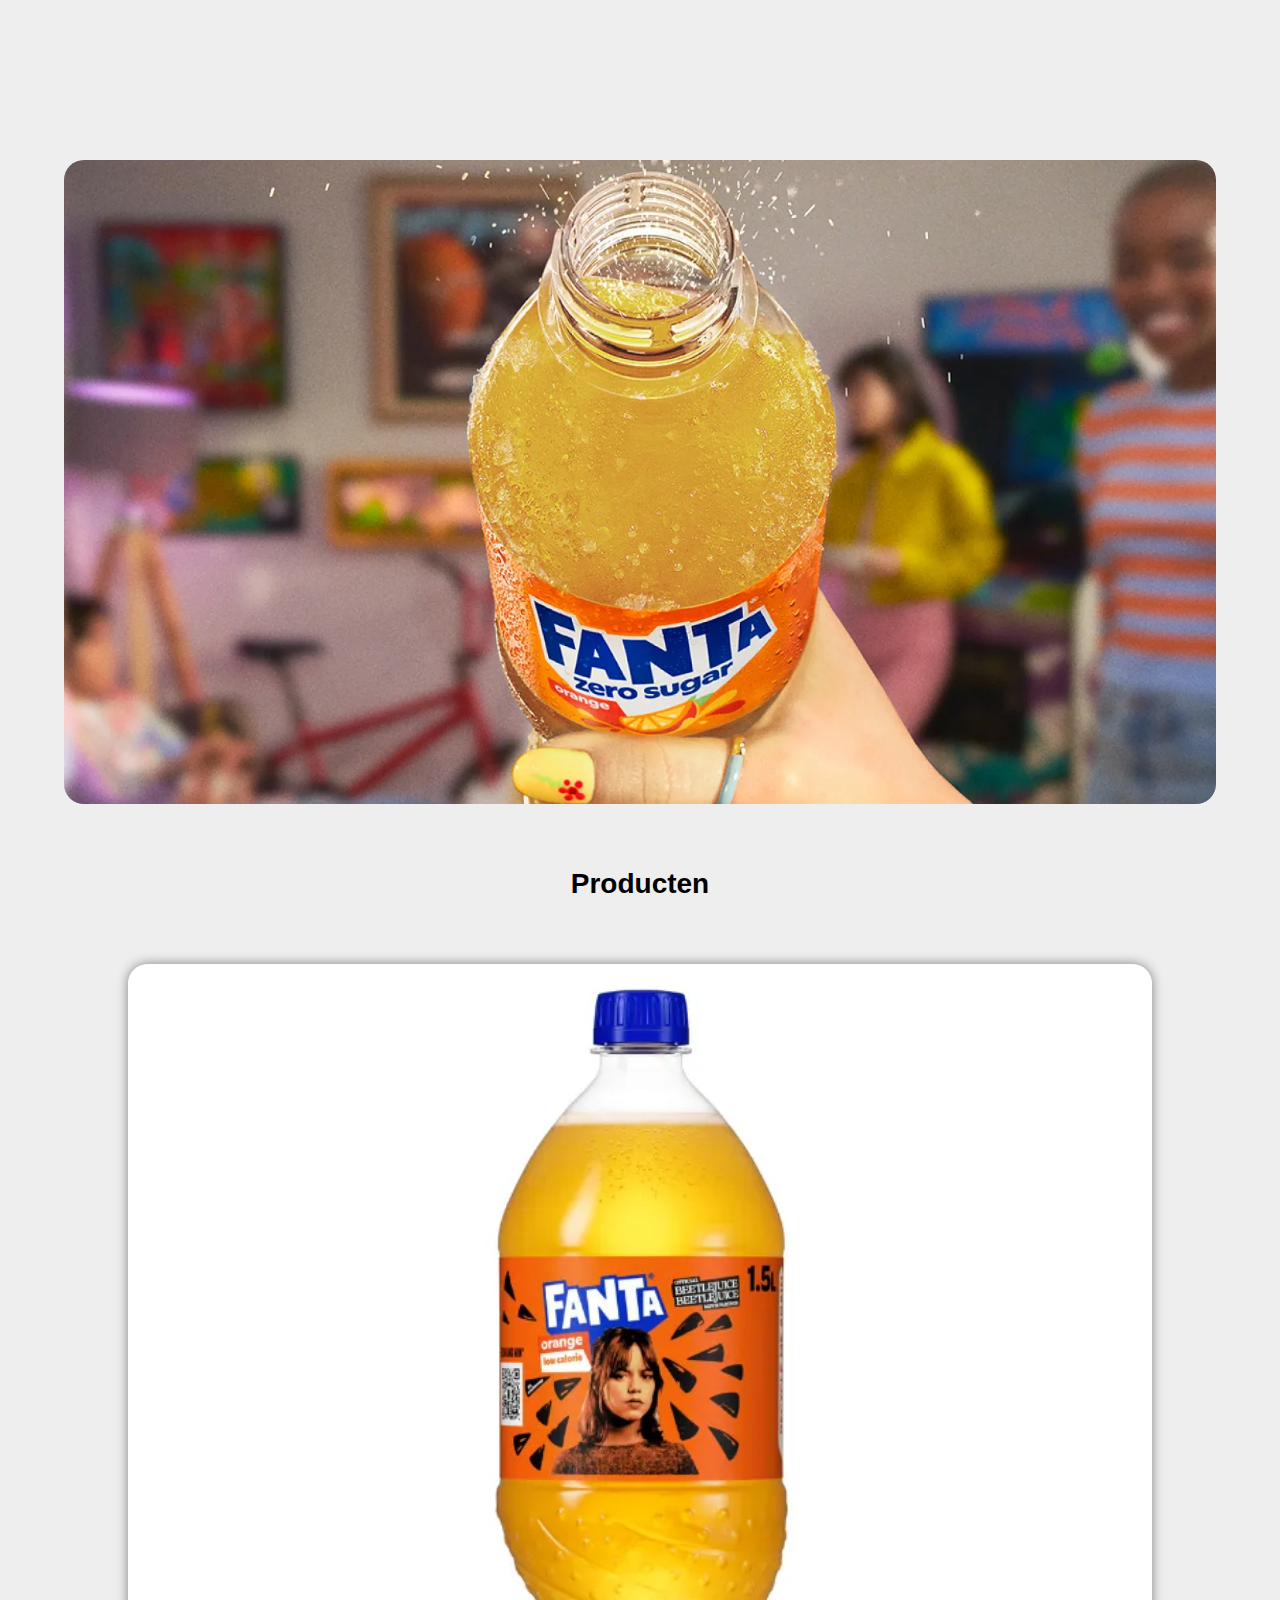
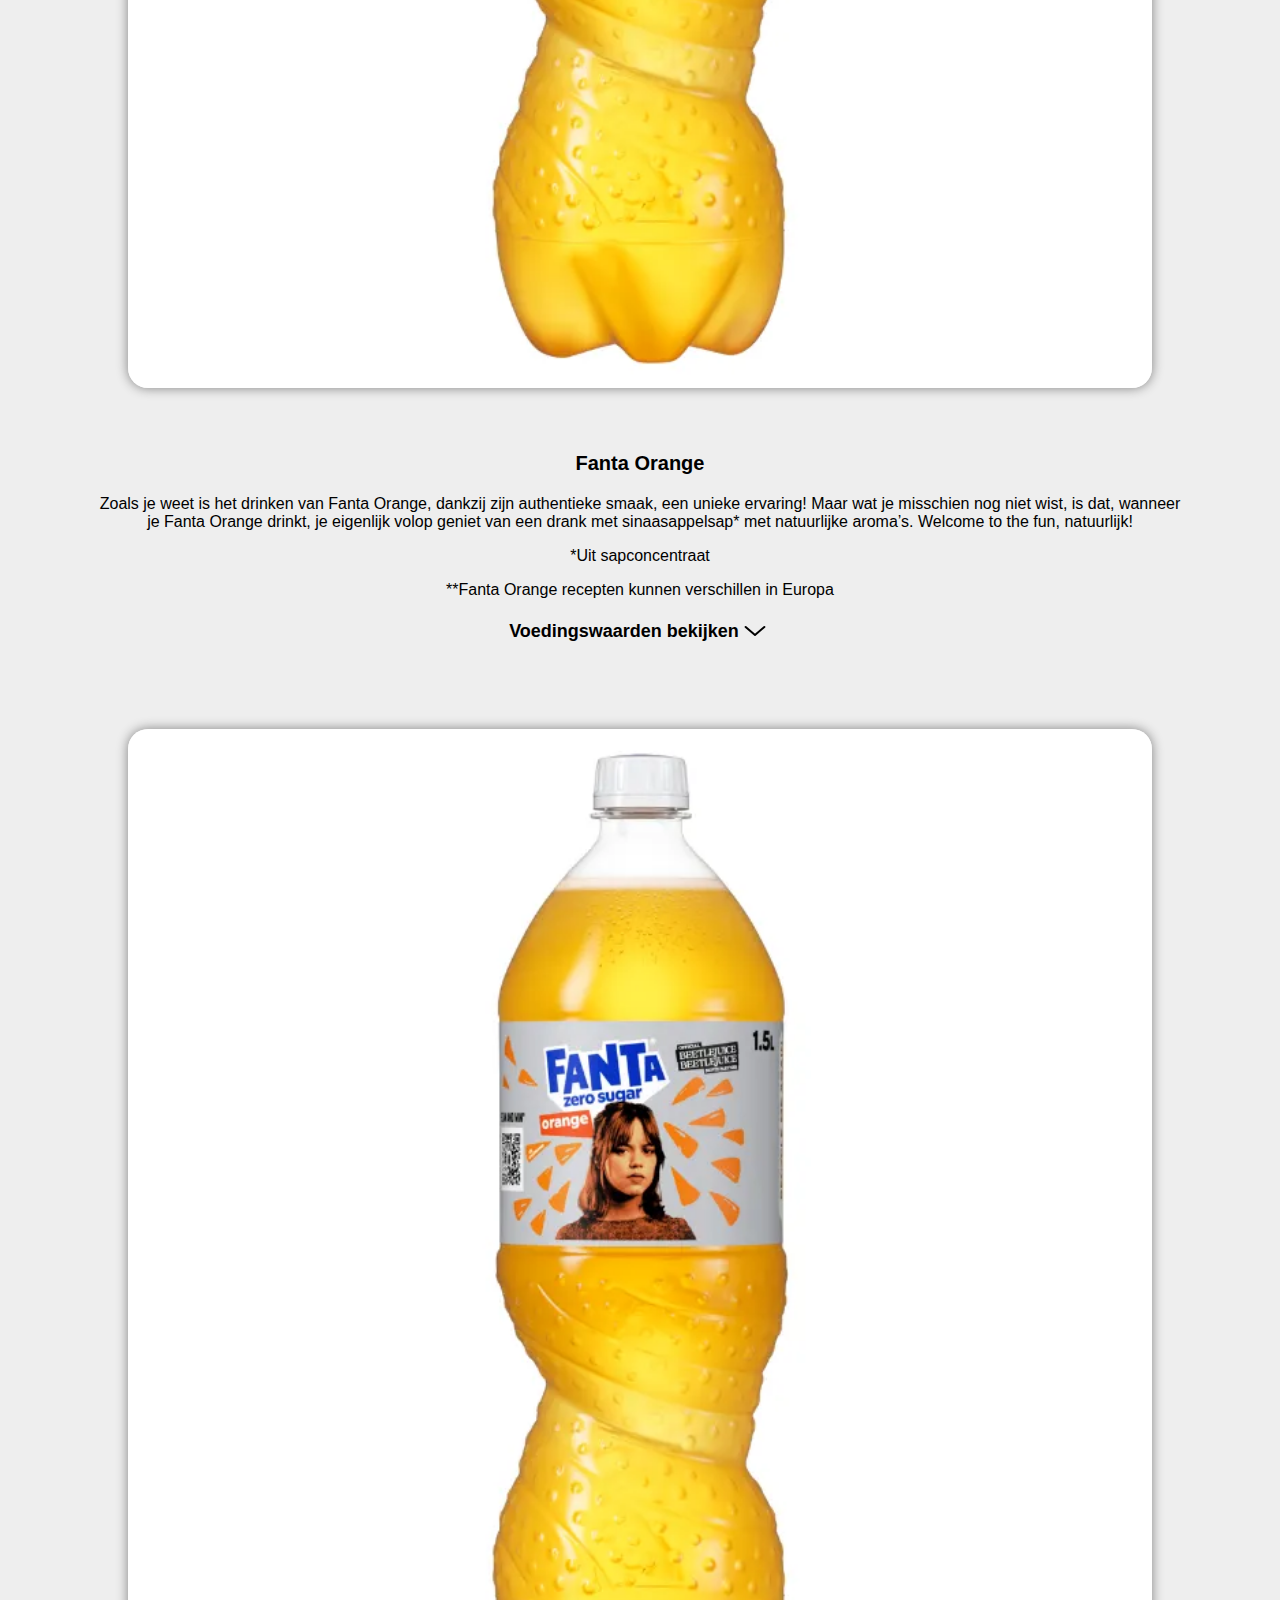
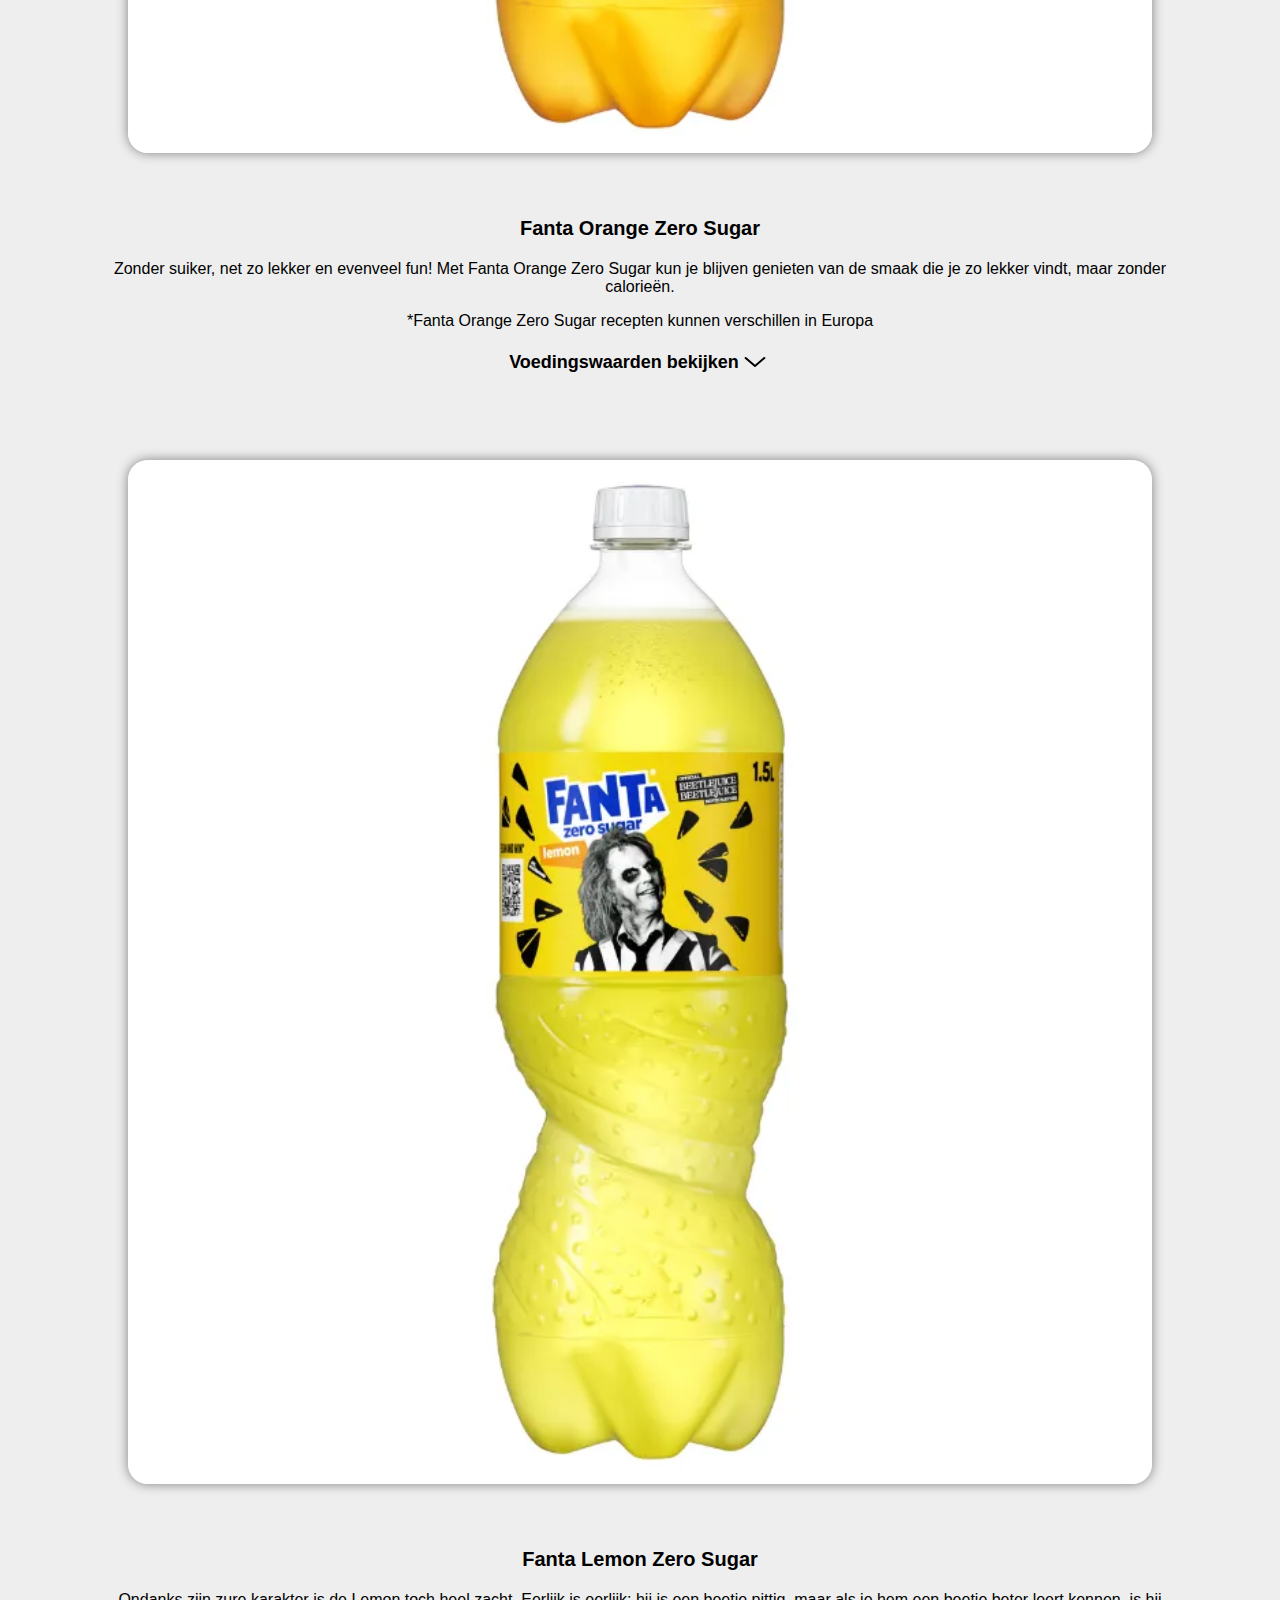
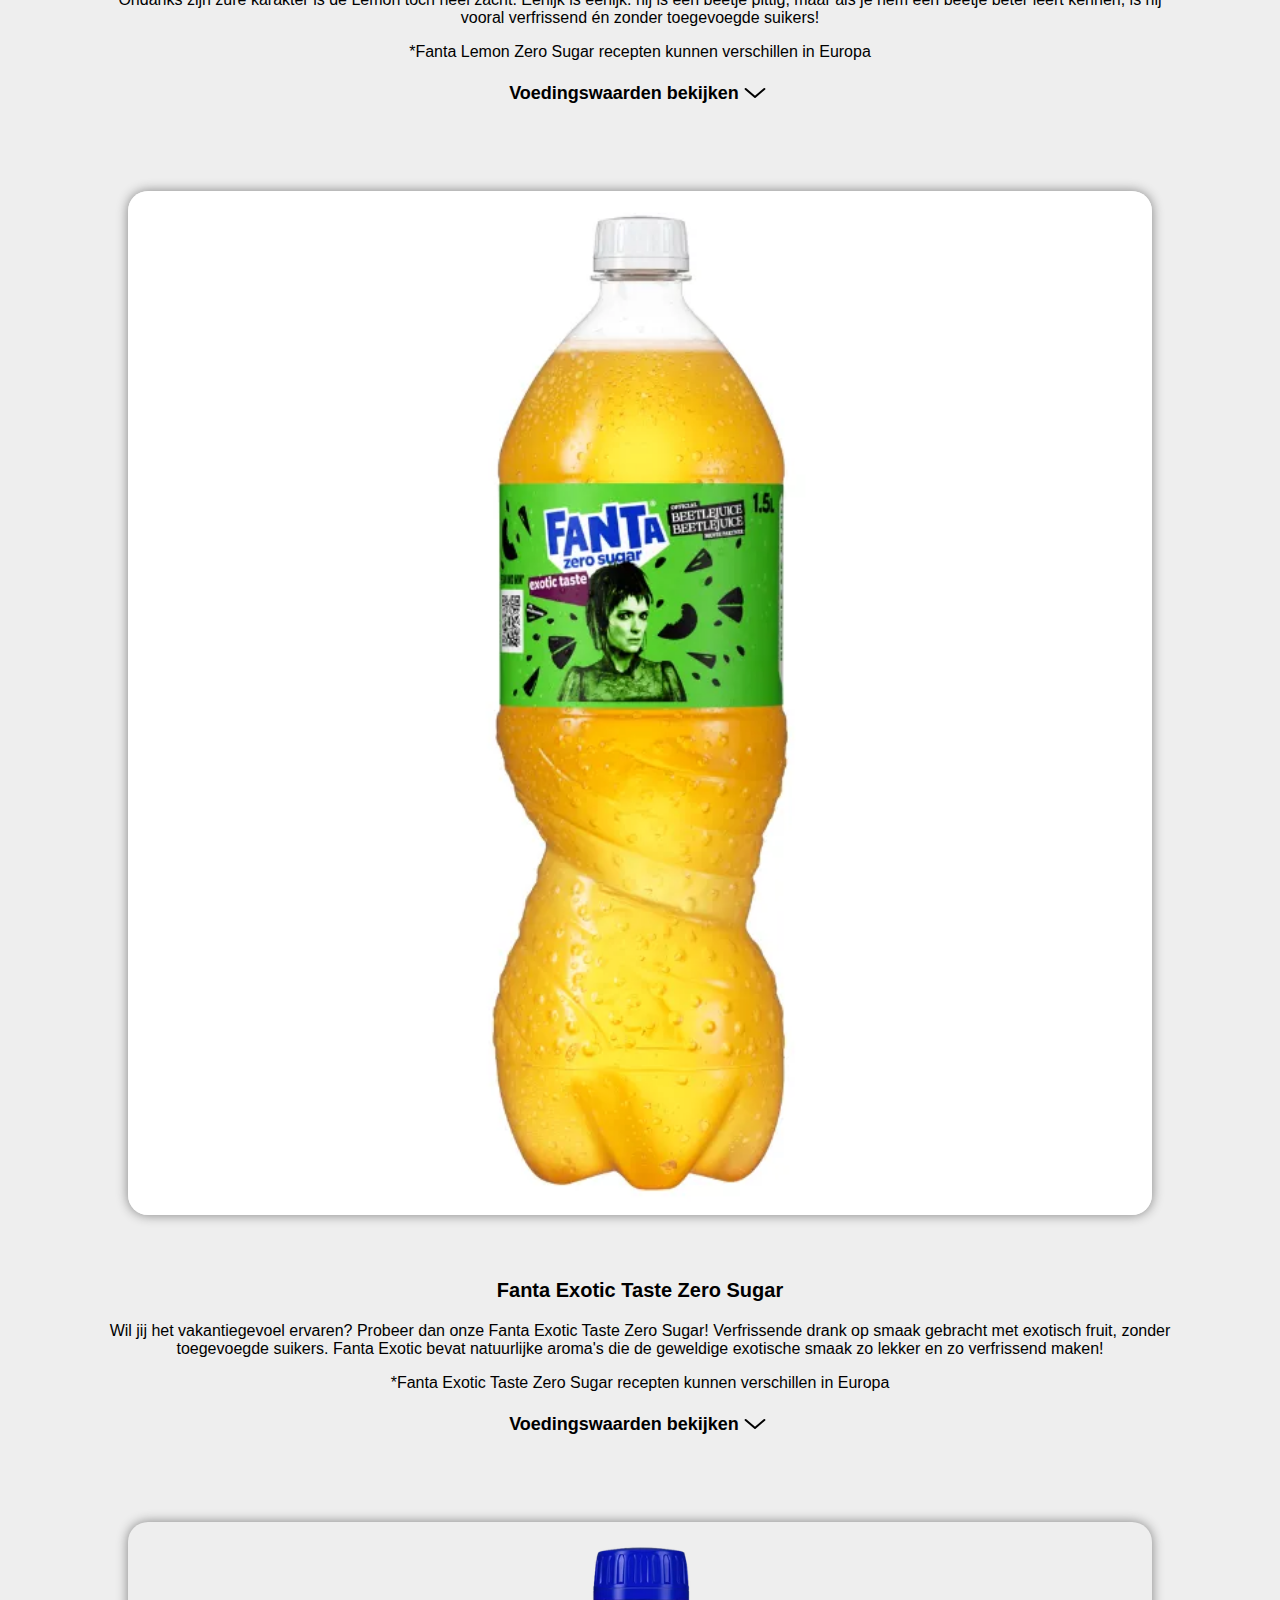
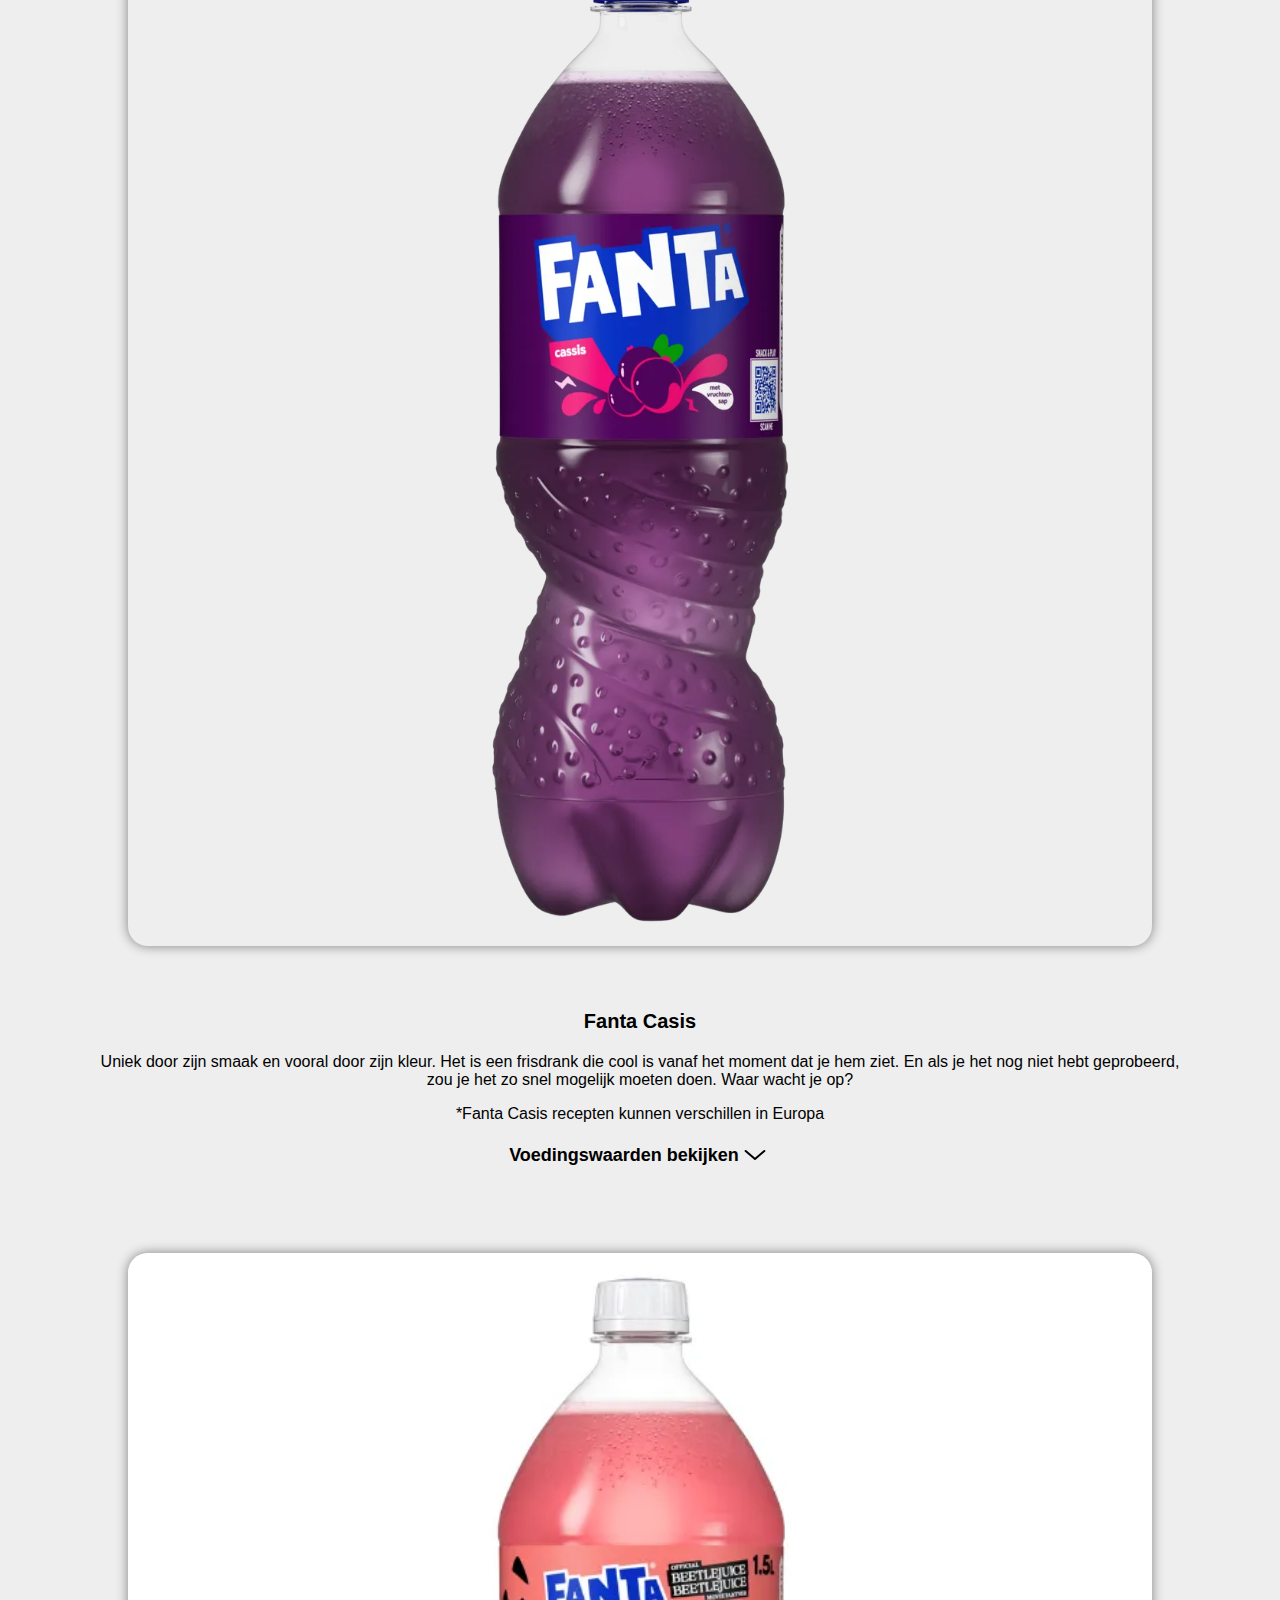
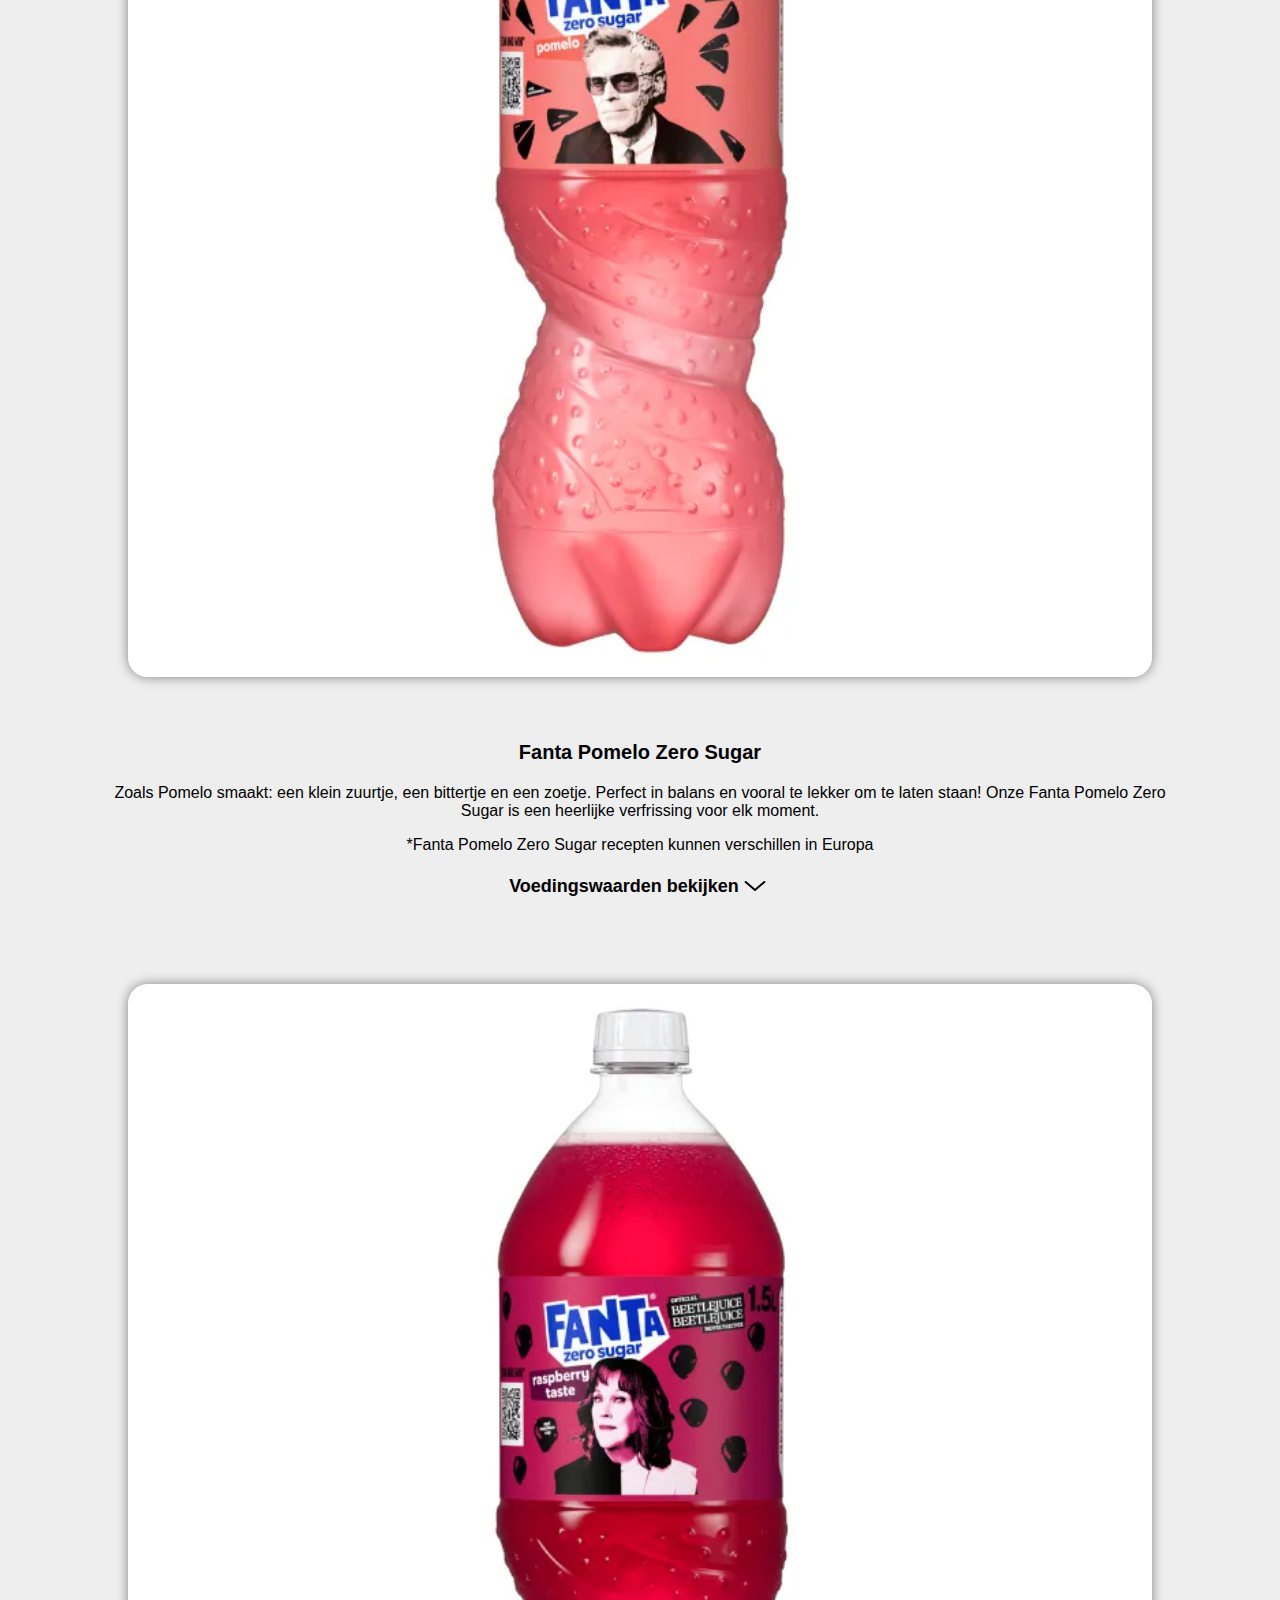
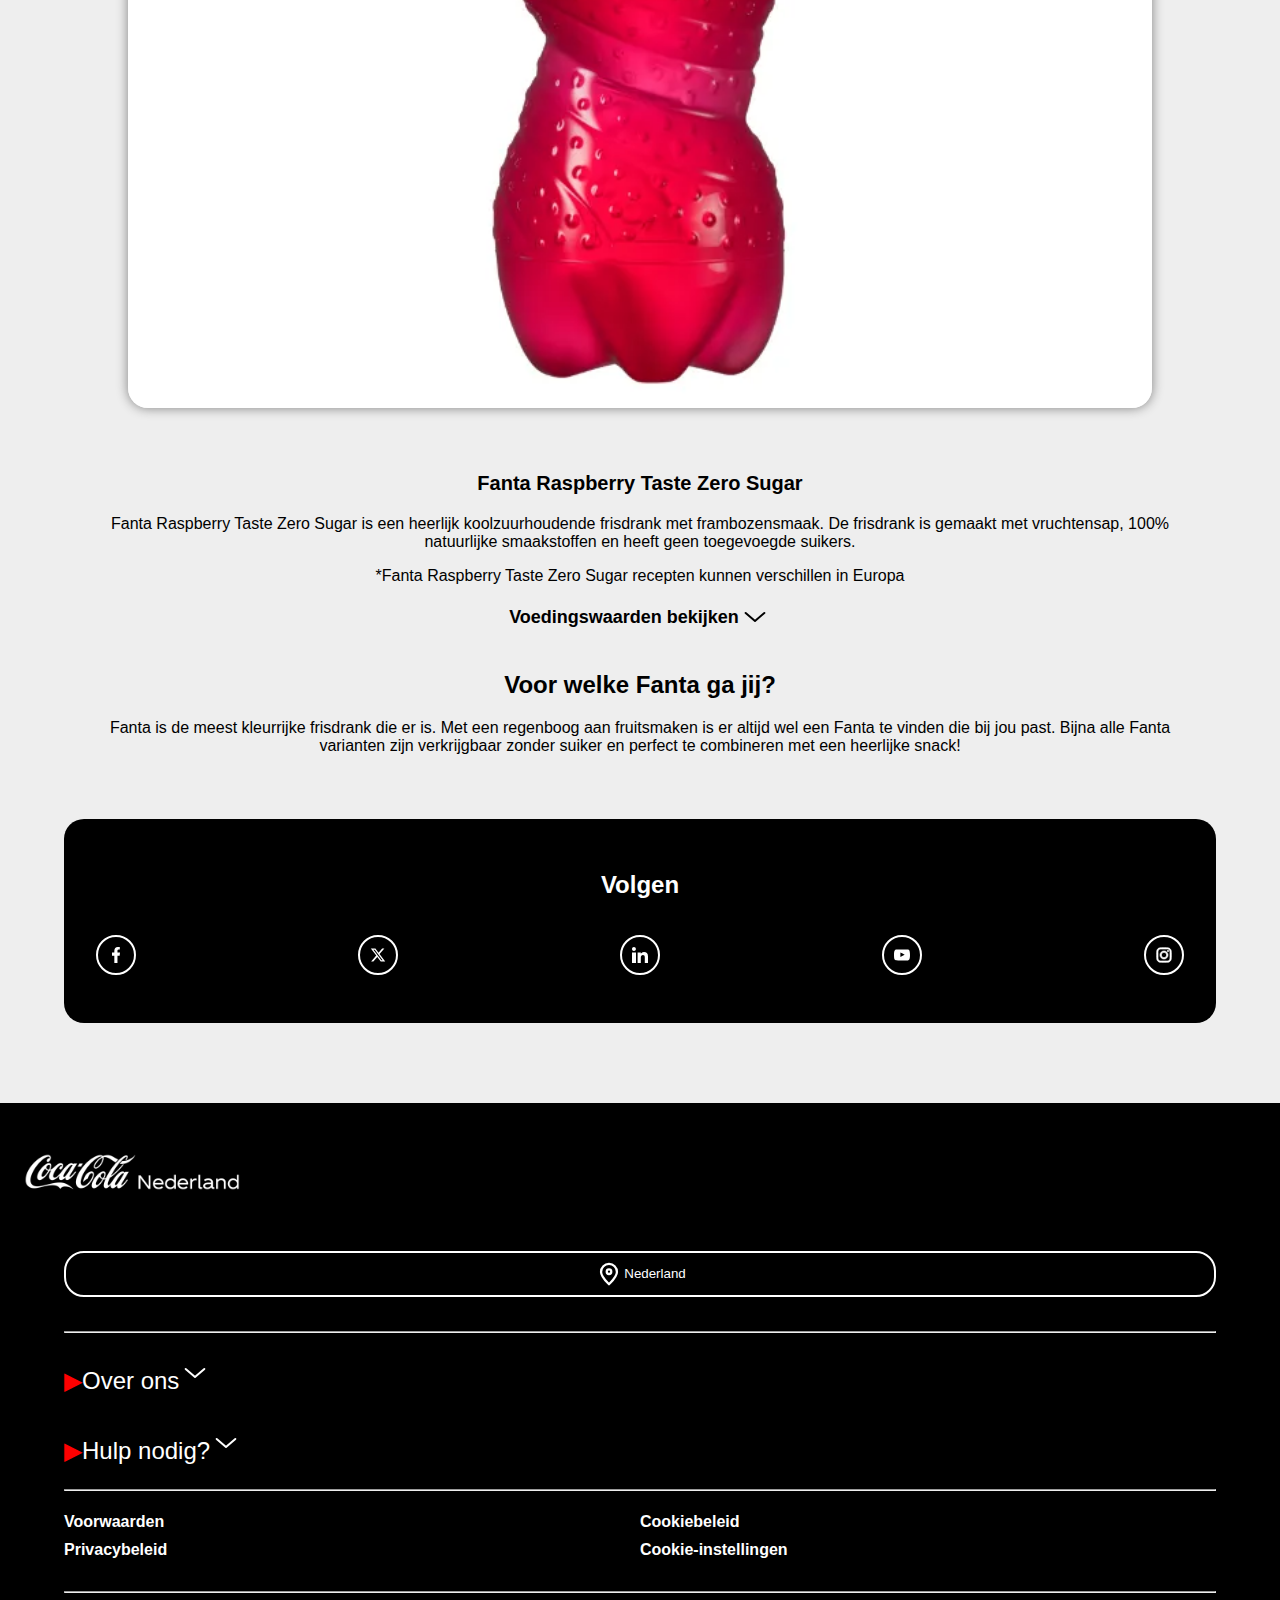
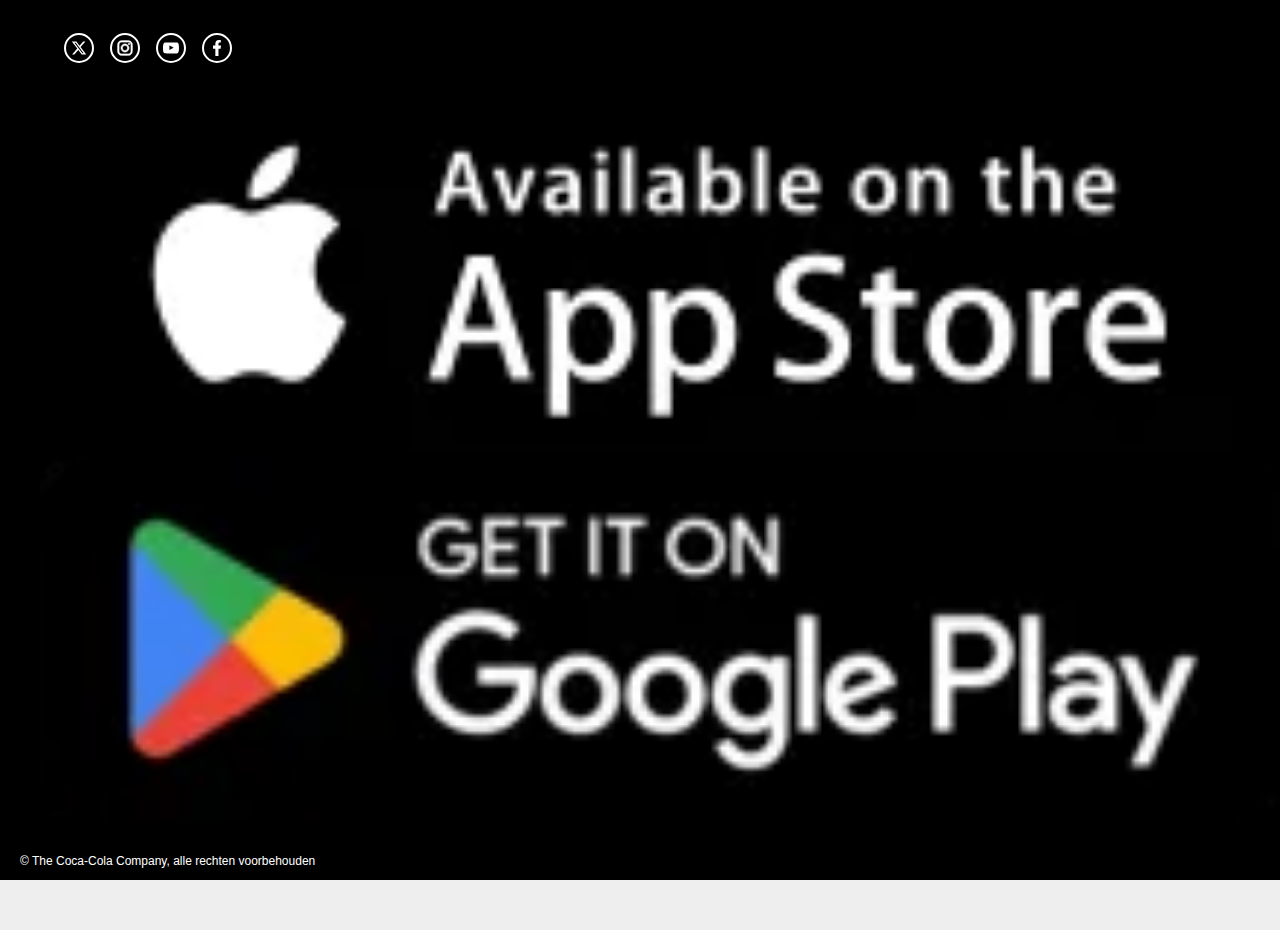
==== commit 0ac83414: "Add files via upload" ====
--- a/Fanta.html
+++ b/Fanta.html
@@ -6,25 +6,56 @@
 	<meta name="author" content="Braham">
 	<meta name="viewport" content="width=device-width, initial-scale=1">
 	
-	<title>De wereld verfrissen en het verschil maken | Coca-Cola NL</title>
+	<title>Fanta - Fruitaroma's en ingrediënten | Coca-Cola NL</title>
 	
 	<link href="styles/style.css" rel="stylesheet">
 	<link rel="icon" type="image/svg+xml" href="images/Title_img.png">
 </head>
-<!-- Aan de button meer toevoegen, zoals een hover state, acgtive state en focus state -->
 <body>
 	<header>
-	<h1><a href="index.html"><img src="images/nederland-coca-cola-logo_black_600x96.png" alt="Coca Cola logo en home button"></a></h1>
-	<nav>
-		<ul>
-			<li>Merken</li>
-			<li>Ontdek</li>
-			<li>Impact</li>
-		</ul>
+		<nav class="navbar-fanta">
+		<h1><a href="index.html"><img src="images/nederland-coca-cola-logo_black_600x96.png" alt="Coca Cola logo en home button"></a></h1>
+		<button aria-label="Menu voor meer content"><svg xmlns="http://www.w3.org/2000/svg" width="32" height="32" viewBox="0 0 24 24"><path fill="currentColor" d="M4 18h16c.55 0 1-.45 1-1s-.45-1-1-1H4c-.55 0-1 .45-1 1s.45 1 1 1m0-5h16c.55 0 1-.45 1-1s-.45-1-1-1H4c-.55 0-1 .45-1 1s.45 1 1 1M3 7c0 .55.45 1 1 1h16c.55 0 1-.45 1-1s-.45-1-1-1H4c-.55 0-1 .45-1 1"/></svg></button>
+		<!-- Bron -->
+		 <!-- https://icones.js.org/collection/all?s=menu&icon=ic:round-menu -->
+		<img class="Fanta_header" src="images/Fanta_div-img.webp" alt="Fanta logo">
+		</nav>
+		<nav>
+			<button aria-hidden="true"><svg xmlns="http://www.w3.org/2000/svg" width="25" height="25" viewBox="0 0 32 32"><path fill="currentColor" d="M24.879 2.879A3 3 0 1 1 29.12 7.12l-8.79 8.79a.125.125 0 0 0 0 .177l8.79 8.79a3 3 0 1 1-4.242 4.243l-8.79-8.79a.125.125 0 0 0-.177 0l-8.79 8.79a3 3 0 1 1-4.243-4.242l8.79-8.79a.125.125 0 0 0 0-.177l-8.79-8.79A3 3 0 0 1 7.12 2.878l8.79 8.79a.125.125 0 0 0 .177 0z"/></svg></button>
+		<!-- https://icones.js.org/collection/all?s=cross+menu&icon=fluent-emoji-high-contrast:cross-mark -->
+			<ul>
+				<li><a href=""></a>Merken</li>
+				<li>
+					<details>
+						<summary>Ontdek</summary>
+						<ul>
+							<li><a href=""></a>Coca-Cola app</li>
+							<li><a href=""></a>Creations</li>
+							<li><a href=""></a>Fanta Halloween</li>
+							<li><a href=""></a>Win een reiservaring</li>
+							<li><a href=""></a>5 Minuten Vakantie</li>
+							<li><a href=""></a>Coke Studio</li>
+							<li><a href=""></a>Sprite Spice Club</li>
+						</ul>
+					</details>
+				</li>
+				<li>
+					<details>
+						<summary>Impact</summary>
+						<ul>
+							<li><a href=""></a>Duurzaamheid</li>
+							<li><a href=""></a>Maatschappij</li>
+							<li><a href=""></a>This is happening</li>
+						</ul>
+					</details>
+				</li>
+			</ul>
+		<hr>
+		<p>Selecteer Locatie</p>
+		<button aria-label="Locatie kiezen"><svg width="30px" height="40px" viewBox="-1.2 -1.2 26.40 26.40" fill="none" xmlns="http://www.w3.org/2000/svg" stroke="#ffffff"><g  stroke-width="0"></g><g  stroke-linecap="round" stroke-linejoin="round"></g><g > <path d="M12 21C15.5 17.4 19 14.1764 19 10.2C19 6.22355 15.866 3 12 3C8.13401 3 5 6.22355 5 10.2C5 14.1764 8.5 17.4 12 21Z" stroke="#000000" stroke-width="2" stroke-linecap="round" stroke-linejoin="round"></path> <path d="M12 12C13.1046 12 14 11.1046 14 10C14 8.89543 13.1046 8 12 8C10.8954 8 10 8.89543 10 10C10 11.1046 10.8954 12 12 12Z" stroke="#000000" stroke-width="2" stroke-linecap="round" stroke-linejoin="round"></path> </g></svg>Nederland</button>
+		<!--  https://www.svgrepo.com/svg/532540/location-pin-alt-1?edit=true --> 
 	</nav>
-    <img class="Fanta_header" src="images/Fanta_div-img.webp" alt="">
 	</header>
-
 	<main class="Fanta">
         	<img class="Fanta_img" src="images/Fanta_IMG_1.webp" alt="Een persoon heeft hier de fanta fles vast.">
         <h2 class="text">Producten</h2>
@@ -35,25 +66,38 @@
         	<p>*Uit sapconcentraat</p>
 			<p>**Fanta Orange recepten kunnen verschillen in Europa</p>
 		<details>
-			<summary>Voedingswaarden bekijken</summary>
+			<summary>Voedingswaarden bekijken<svg xmlns="http://www.w3.org/2000/svg" width="32" height="32" viewBox="0 0 24 24"><path fill="none" stroke="currentColor" stroke-linecap="round" stroke-linejoin="round" stroke-width="1.5" d="m19 9l-7 6l-7-6"/></svg></summary>
+			<!-- Bron -->
+				<!-- https://icones.js.org/collection/all?s=arrow+down&icon=solar:alt-arrow-down-linear -->
 			<article>
 			<h2>Voedingsinformatie</h2>
 			<hr>
-			<div>
-				<h3>Portie</h3>
-				<h3>per 100 ml</h3>
-			</div>
-			<hr>
-			<div>
-				<h3>Energie</h3>
-				<h3>80kJ / 19kcal</h3>
-			</div>
-			<hr>
-			<ul>
-				<li><strong>Totaal vet</strong> 0g <p>-</p></li>
-				<li><strong>Waarvan verzadigde vetzuren</strong> 0g <p>-</p></li>
-			</ul>
-			</article>
+			<ul>
+				<li>Portie</li>
+				<li>per 100 ml</li>
+			</ul>
+			<hr>
+			<ul>
+				<li>Energie</li>
+				<li>80kJ / 19kcal</li>
+			</ul>
+			<hr>
+			<ul>
+				<li><p><strong>Totaal vet</strong>0g</p><p>-</p></li>
+				<li><p><strong>Waarvan verzadigde vetzuren</strong>0g</p><p>-</p></li>
+				<li><p><strong>Koolhydraten</strong>4.4g</p><p>-</p></li>
+				<li><p><strong>Waarvan suikers</strong>4.4g</p><p>-</p></li>
+				<li><p><strong>Eiwtten</strong>0g</p><p>-</p></li>
+				<li><p><strong>Natrium</strong>0.02g</p><p>-</p></li>
+			</ul>
+			<hr>
+			<h3>ingrediënten</h3>
+			<ul>
+				<li><p>Sprankelend water; sinaasappelsap uit concentraat (5%); suiker; voedingszuren: citroenzuur, appelzuur, natriumcitraten; zoetstoffen: natriumcyclamaat, acesulfaam-K;  natuurlijke sinaasappelaroma’s met andere natuurlijke aroma’s; conserveermiddel: kaliumsorbaat; antioxidant: ascorbinezuur; wortelconcentraat; stabilisator: guarpitmeel; kleurstof: carotenen.</p></li>
+				<li><p>Is mijn Fanta in Nederland identiek aan Fanta ergens anders in Europa?</p></li>
+				<li><p>We produceren Fanta orange in heel Europa en de hoeveelheid sap kan verschillen van land tot land. De hoeveelheid sap in de verschillende landen komt meestal overeen met die van gelijkaardige producten die lokaal verkrijgbaar zijn, en met de lokale regelgeving. Fanta orange wordt in heel Europa gezoet met suiker of een combinatie van suiker en zoetstoffen. We werken aan een lager suikergehalte voor onze dranken, waardoor de combinatie van zoetstoffen en suiker in het product niet in alle landen gelijk is. Op de verpakking vind je altijd lokale informatie, zodat je over alle ingrediënten- en voedingswaardegegevens beschikt om te genieten van de drank in je hand.</p></li>
+			</ul>
+		</article>
 		</details>
         </section>
 		<section>
@@ -62,20 +106,38 @@
 			<p>Zonder suiker, net zo lekker en evenveel fun! Met Fanta Orange Zero Sugar kun je blijven genieten van de smaak die je zo lekker vindt, maar zonder calorieën.</p>
 			<p>*Fanta Orange Zero Sugar recepten kunnen verschillen in Europa</p>
 			<details>
-				<summary>Voedingswaarden bekijken</summary>
-				<article>
-				<h2>Voedingsinformatie</h2>
-				<hr>
-				<div>
-					<h3>Portie</h3>
-					<h3>per 100 ml</h3>
-				</div>
-				<hr>
-				<div>
-					<h3>Energie</h3>
-					<h3>9kJ / 2kcal</h3>
-				</div>
-				<hr>
+				<summary>Voedingswaarden bekijken<svg xmlns="http://www.w3.org/2000/svg" width="32" height="32" viewBox="0 0 24 24"><path fill="none" stroke="currentColor" stroke-linecap="round" stroke-linejoin="round" stroke-width="1.5" d="m19 9l-7 6l-7-6"/></svg></summary>
+				<!-- Bron -->
+				<!-- https://icones.js.org/collection/all?s=arrow+down&icon=solar:alt-arrow-down-linear -->
+				<article>
+				<h2>Voedingsinformatie</h2>
+				<hr>
+				<ul>
+					<li>Portie</li>
+					<li>per 100 ml</li>
+				</ul>
+				<hr>
+				<ul>
+					<li>Energie</li>
+					<li>9kJ / 2kcal</li>
+				</ul>
+				<hr>
+				<ul>
+					<li><p><strong>Totaal vet</strong>0g</p><p>-</p></li>
+					<li><p><strong>Waarvan verzadigde vetzuren</strong>0g</p><p>-</p></li>
+					<li><p><strong>Koolhydraten</strong>0.2g</p><p>-</p></li>
+					<li><p><strong>Waarvan suikers</strong>0.2g</p><p>-</p></li>
+					<li><p><strong>Eiwtten</strong>0g</p><p>-</p></li>
+					<li><p><strong>Natrium</strong>0.01g</p><p>-</p></li>
+				</ul>
+				<hr>
+				<h3>ingrediënten</h3>
+				<ul>
+					<li><p>Sprankelend water; sinaasappelsap uit concentraat (4%); voedingszuren: citroenzuur, appelzuur, natriumcitraat; zoetstoffen: aspartaam, acesulfaam-K; conserveermiddel: kaliumsorbaat; antioxidant: ascorbinezuur; natuurlijke sinaasappelaroma’s met andere natuurlijke aroma’s; wortelconcentraat; stabilisator: guarpitmeel; kleurstof: carotenen.</p></li>
+					<li><p>Bevat een bron van fenylalanine.</p></li>
+					<li><p>Is mijn Fanta Orange Zero Sugar in Nederland identiek aan Fanta Orange Zero Sugar ergens anders in Europa?</p></li>
+					<li><p>We produceren Fanta Orange Zero Sugar in heel Europa en de hoeveelheid sap kan verschillen van land tot land. De hoeveelheid sap in de verschillende landen komt meestal overeen met die van gelijkaardige producten die lokaal verkrijgbaar zijn, en met de lokale regelgeving. Op de verpakking vind je altijd lokale informatie, zodat je over alle ingrediënten- en voedingswaardegegevens beschikt om te genieten van de drank in je hand.</p></li>
+				</ul>
 				</article>
 			</details>
 		</section>
@@ -85,20 +147,78 @@
 			<p>Ondanks zijn zure karakter is de Lemon toch heel zacht. Eerlijk is eerlijk: hij is een beetje pittig, maar als je hem een beetje beter leert kennen, is hij vooral verfrissend én zonder toegevoegde suikers!</p>
 			<p>*Fanta Lemon Zero Sugar recepten kunnen verschillen in Europa</p>
 			<details>
-				<summary>Voedingswaarden bekijken</summary>
-				<h2>Voedingsinformatie</h2>
-				<hr>
-			</details>
-		</section>
-		<section>
-			<img src="images/Fanta_Exotic_Zero Sugar_Beetlejuice.webp" alt="Originele Fanta Exotic Zero Sugar fles van 1.5 liter. Met als thema Beetlejuice.">
+				<summary>Voedingswaarden bekijken<svg xmlns="http://www.w3.org/2000/svg" width="32" height="32" viewBox="0 0 24 24"><path fill="none" stroke="currentColor" stroke-linecap="round" stroke-linejoin="round" stroke-width="1.5" d="m19 9l-7 6l-7-6"/></svg></summary>
+				<!-- Bron -->
+				<!-- https://icones.js.org/collection/all?s=arrow+down&icon=solar:alt-arrow-down-linear -->
+				<article>
+				<h2>Voedingsinformatie</h2>
+				<hr>
+				<ul>
+					<li>Portie</li>
+					<li>per 100 ml</li>
+				</ul>
+				<hr>
+				<ul>
+					<li>Energie</li>
+					<li>9kJ / 2kcal</li>
+				</ul>
+				<hr>
+				<ul>
+					<li><p><strong>Totaal vet</strong>0g</p><p>-</p></li>
+					<li><p><strong>Waarvan verzadigde vetzuren</strong>0g</p><p>-</p></li>
+					<li><p><strong>Koolhydraten</strong>0.2g</p><p>-</p></li>
+					<li><p><strong>Waarvan suikers</strong>0.2g</p><p>-</p></li>
+					<li><p><strong>Eiwtten</strong>0g</p><p>-</p></li>
+					<li><p><strong>Natrium</strong>0.01g</p><p>-</p></li>
+				</ul>
+				<hr>
+				<h3>ingrediënten</h3>
+				<ul>
+					<li><p>Sprankelend water, citroensap uit concentraat (6%), voedingszuren: citroenzuur, natriumcitraat, zoetstoffen: aspartaam, acesulfaam-K, natrium-sacharine, conserveermiddel: kaliumsorbaat, stabilisatoren: arabische gom, glycerol-esters van houthars, antioxidant: ascorbinezuur, natuurlijke citroenaroma's met ander natuurlijk aroma. Bevat een bron van fenylalanine.</p></li>
+					<li><p>Is mijn Fanta Lemon Zero Sugar in Nederland identiek aan Fanta Lemon Zero Sugar ergens anders in Europa?</p></li>
+					<li><p>We produceren Fanta Lemon Zero Sugar in heel Europa en de hoeveelheid sap kan verschillen van land tot land. De hoeveelheid sap in de verschillende landen komt meestal overeen met die van gelijkaardige producten die lokaal verkrijgbaar zijn, en met de lokale regelgeving. Op de verpakking vind je altijd lokale informatie, zodat je over alle ingrediënten- en voedingswaardegegevens beschikt om te genieten van de drank in je hand.</p></li>
+				</ul>
+				</article>
+			</details>
+		</section>
+		<section>
+			<img src="images/Fanta_Exotic_Zero_Sugar_Beetlejuice.webp" alt="Originele Fanta Exotic Zero Sugar fles van 1.5 liter. Met als thema Beetlejuice.">
 			<h3>Fanta Exotic Taste Zero Sugar</h3>
 			<p>Wil jij het vakantiegevoel ervaren? Probeer dan onze Fanta Exotic Taste Zero Sugar! Verfrissende drank op smaak gebracht met exotisch fruit, zonder toegevoegde suikers. Fanta Exotic bevat natuurlijke aroma's die de geweldige exotische smaak zo lekker en zo verfrissend maken!</p>
 			<p>*Fanta Exotic Taste Zero Sugar recepten kunnen verschillen in Europa</p>
 			<details>
-				<summary>Voedingswaarden bekijken</summary>
-				<h2>Voedingsinformatie</h2>
-				<hr>
+				<summary>Voedingswaarden bekijken<svg xmlns="http://www.w3.org/2000/svg" width="32" height="32" viewBox="0 0 24 24"><path fill="none" stroke="currentColor" stroke-linecap="round" stroke-linejoin="round" stroke-width="1.5" d="m19 9l-7 6l-7-6"/></svg></summary>
+				<!-- Bron -->
+				<!-- https://icones.js.org/collection/all?s=arrow+down&icon=solar:alt-arrow-down-linear -->
+				<article>
+				<h2>Voedingsinformatie</h2>
+				<hr>
+				<ul>
+					<li>Portie</li>
+					<li>per 100 ml</li>
+				</ul>
+				<hr>
+				<ul>
+					<li>Energie</li>
+					<li>13kJ / 3kcal</li>
+				</ul>
+				<hr>
+				<ul>
+					<li><p><strong>Totaal vet</strong>0g</p><p>-</p></li>
+					<li><p><strong>Waarvan verzadigde vetzuren</strong>0g</p><p>-</p></li>
+					<li><p><strong>Koolhydraten</strong>0.2g</p><p>-</p></li>
+					<li><p><strong>Waarvan suikers</strong>0.2g</p><p>-</p></li>
+					<li><p><strong>Eiwtten</strong>0g</p><p>-</p></li>
+					<li><p><strong>Natrium</strong>0.01g</p><p>-</p></li>
+				</ul>
+				<hr>
+				<h3>ingrediënten</h3>
+				<ul>
+					<li><p>Sprankelend water, citroensap uit concentraat (6%), voedingszuren: citroenzuur, natriumcitraat, zoetstoffen: aspartaam, acesulfaam-K, natrium-sacharine, conserveermiddel: kaliumsorbaat, stabilisatoren: arabische gom, glycerol-esters van houthars, antioxidant: ascorbinezuur, natuurlijke citroenaroma's met ander natuurlijk aroma. Bevat een bron van fenylalanine.</p></li>
+					<li><p>Is mijn Fanta Lemon Zero Sugar in Nederland identiek aan Fanta Lemon Zero Sugar ergens anders in Europa?</p></li>
+					<li><p>We produceren Fanta Lemon Zero Sugar in heel Europa en de hoeveelheid sap kan verschillen van land tot land. De hoeveelheid sap in de verschillende landen komt meestal overeen met die van gelijkaardige producten die lokaal verkrijgbaar zijn, en met de lokale regelgeving. Op de verpakking vind je altijd lokale informatie, zodat je over alle ingrediënten- en voedingswaardegegevens beschikt om te genieten van de drank in je hand.</p></li>
+				</ul>
+				</article>
 			</details>
 		</section>
 		<section>
@@ -107,9 +227,36 @@
 			<p>Uniek door zijn smaak en vooral door zijn kleur. Het is een frisdrank die cool is vanaf het moment dat je hem ziet. En als je het nog niet hebt geprobeerd, zou je het zo snel mogelijk moeten doen. Waar wacht je op?</p>
 			<p>*Fanta Casis recepten kunnen verschillen in Europa</p>
 			<details>
-				<summary>Voedingswaarden bekijken</summary>
-				<h2>Voedingsinformatie</h2>
-				<hr>
+				<summary>Voedingswaarden bekijken<svg xmlns="http://www.w3.org/2000/svg" width="32" height="32" viewBox="0 0 24 24"><path fill="none" stroke="currentColor" stroke-linecap="round" stroke-linejoin="round" stroke-width="1.5" d="m19 9l-7 6l-7-6"/></svg></summary>
+				<!-- Bron -->
+				<!-- https://icones.js.org/collection/all?s=arrow+down&icon=solar:alt-arrow-down-linear -->
+				<article>
+				<h2>Voedingsinformatie</h2>
+				<hr>
+				<ul>
+					<li>Portie</li>
+					<li>per 100 ml</li>
+				</ul>
+				<hr>
+				<ul>
+					<li>Energie</li>
+					<li>191kJ / 45kcal</li>
+				</ul>
+				<hr>
+				<ul>
+					<li><p><strong>Totaal vet</strong>0g</p><p>-</p></li>
+					<li><p><strong>Waarvan verzadigde vetzuren</strong>0g</p><p>-</p></li>
+					<li><p><strong>Koolhydraten</strong>10.9g</p><p>-</p></li>
+					<li><p><strong>Waarvan suikers</strong>10.9g</p><p>-</p></li>
+					<li><p><strong>Eiwtten</strong>0g</p><p>-</p></li>
+					<li><p><strong>Natrium</strong>0g</p><p>-</p></li>
+				</ul>
+				<hr>
+				<h3>ingrediënten</h3>
+				<ul>
+					<li><p>Sprankelend water, suiker, zwarte bessensap uit sapconcentraat (5%), voedingszuur: citroenzuur, kleurstof: anthocyanen (E163ii), natuurlijke zwarte bessenaroma's, conserveermiddel: kaliumsorbaat.</p></li>
+				</ul>
+				</article>
 			</details>
 		</section>
 		<section>
@@ -118,9 +265,36 @@
 			<p>Zoals Pomelo smaakt: een klein zuurtje, een bittertje en een zoetje. Perfect in balans en vooral te lekker om te laten staan! Onze Fanta Pomelo Zero Sugar is een heerlijke verfrissing voor elk moment.</p>
 			<p>*Fanta Pomelo Zero Sugar recepten kunnen verschillen in Europa</p>
 			<details>
-				<summary>Voedingswaarden bekijken</summary>
-				<h2>Voedingsinformatie</h2>
-				<hr>
+				<summary>Voedingswaarden bekijken<svg xmlns="http://www.w3.org/2000/svg" width="32" height="32" viewBox="0 0 24 24"><path fill="none" stroke="currentColor" stroke-linecap="round" stroke-linejoin="round" stroke-width="1.5" d="m19 9l-7 6l-7-6"/></svg></summary>
+				<!-- Bron -->
+				<!-- https://icones.js.org/collection/all?s=arrow+down&icon=solar:alt-arrow-down-linear -->
+				<article>
+				<h2>Voedingsinformatie</h2>
+				<hr>
+				<ul>
+					<li>Portie</li>
+					<li>per 100 ml</li>
+				</ul>
+				<hr>
+				<ul>
+					<li>Energie</li>
+					<li>11kJ / 3kcal</li>
+				</ul>
+				<hr>
+				<ul>
+					<li><p><strong>Totaal vet</strong>0g</p><p>-</p></li>
+					<li><p><strong>Waarvan verzadigde vetzuren</strong>0g</p><p>-</p></li>
+					<li><p><strong>Koolhydraten</strong>0.3g</p><p>-</p></li>
+					<li><p><strong>Waarvan suikers</strong>0.3g</p><p>-</p></li>
+					<li><p><strong>Eiwtten</strong>0g</p><p>-</p></li>
+					<li><p><strong>Natrium</strong>0.04g</p><p>-</p></li>
+				</ul>
+				<hr>
+				<h3>ingrediënten</h3>
+				<ul>
+					<li><p>Sprankelend water; pomelosap uit sapconcentraat (3,4%); voedingszuren: citroenzuur, natriumcitraat; natuurlijke pompelmoesaroma's met andere natuurlijke aroma's; kleurstoffen: anthocyanen, carotenen; zoetstoffen: aspartaam, acesulfaam-K; conserveermiddel: kaliumsorbaat. Bevat een bron van fenylalanine.</p></li>
+				</ul>
+				</article>
 			</details>
 		</section>
 		<section>
@@ -129,9 +303,36 @@
 			<p>Fanta Raspberry Taste Zero Sugar is een heerlijk koolzuurhoudende frisdrank met frambozensmaak. De frisdrank is gemaakt met vruchtensap, 100% natuurlijke smaakstoffen en heeft geen toegevoegde suikers.</p>
 			<p>*Fanta Raspberry Taste Zero Sugar recepten kunnen verschillen in Europa</p>
 			<details>
-				<summary>Voedingswaarden bekijken</summary>
-				<h2>Voedingsinformatie</h2>
-				<hr>
+				<summary>Voedingswaarden bekijken<svg xmlns="http://www.w3.org/2000/svg" width="32" height="32" viewBox="0 0 24 24"><path fill="none" stroke="currentColor" stroke-linecap="round" stroke-linejoin="round" stroke-width="1.5" d="m19 9l-7 6l-7-6"/></svg></summary>
+				<!-- Bron -->
+				<!-- https://icones.js.org/collection/all?s=arrow+down&icon=solar:alt-arrow-down-linear -->
+				<article>
+				<h2>Voedingsinformatie</h2>
+				<hr>
+				<ul>
+					<li>Portie</li>
+					<li>per 100 ml</li>
+				</ul>
+				<hr>
+				<ul>
+					<li>Energie</li>
+					<li>7kJ / 2kcal</li>
+				</ul>
+				<hr>
+				<ul>
+					<li><p><strong>Totaal vet</strong>0g</p><p>-</p></li>
+					<li><p><strong>Waarvan verzadigde vetzuren</strong>0g</p><p>-</p></li>
+					<li><p><strong>Koolhydraten</strong>0.2g</p><p>-</p></li>
+					<li><p><strong>Waarvan suikers</strong>0.2g</p><p>-</p></li>
+					<li><p><strong>Eiwtten</strong>0g</p><p>-</p></li>
+					<li><p><strong>Natrium</strong>0.03g</p><p>-</p></li>
+				</ul>
+				<hr>
+				<h3>ingrediënten</h3>
+				<ul>
+					<li><p>Sprankelend water; vruchtensap uit concentraat 3.1% (citroen 3%, framboos 0.1%); voedingszuren: citroenzuur, natriumcitraten, appelzuur; concentraten van zoete aardappel en wortel; zoetstoffen: natriumcyclamaat, acesulfaam-K, sucralose; conserveermiddel: kaliumsorbaat; natuurlijke aroma’s.</p></li>
+				</ul>
+				</article>
 			</details>
 		</section>
 		<Section>
@@ -141,15 +342,16 @@
 		<section>
 			<h2>Volgen</h2>
 			<ul>
-				<li><svg width="20px" height="20px" viewBox="-5 0 20 20" version="1.1" xmlns="http://www.w3.org/2000/svg" xmlns:xlink="http://www.w3.org/1999/xlink" fill="#ffffff" stroke="#ffffff"><g id="SVGRepo_bgCarrier" stroke-width="0"></g><g id="SVGRepo_tracerCarrier" stroke-linecap="round" stroke-linejoin="round"></g><g id="SVGRepo_iconCarrier"> <title>facebook [#ffffff]</title> <desc>Created with Sketch.</desc> <defs> </defs> <g id="Page-1" stroke="none" stroke-width="1" fill="none" fill-rule="evenodd"> <g id="Dribbble-Light-Preview" transform="translate(-385.000000, -7399.000000)" fill="#ffffff"> <g id="icons" transform="translate(56.000000, 160.000000)"> <path d="M335.821282,7259 L335.821282,7250 L338.553693,7250 L339,7246 L335.821282,7246 L335.821282,7244.052 C335.821282,7243.022 335.847593,7242 337.286884,7242 L338.744689,7242 L338.744689,7239.14 C338.744689,7239.097 337.492497,7239 336.225687,7239 C333.580004,7239 331.923407,7240.657 331.923407,7243.7 L331.923407,7246 L329,7246 L329,7250 L331.923407,7250 L331.923407,7259 L335.821282,7259 Z" id="facebook-[#ffffff]"> </path> </g> </g> </g> </g></svg></li>
-				<li><img src="" alt=""></li>
-				<li><svg width="20px" height="20px" viewBox="0 0 20 20" version="1.1" xmlns="http://www.w3.org/2000/svg" xmlns:xlink="http://www.w3.org/1999/xlink" fill="#ffffff" stroke="#ffffff"><g id="SVGRepo_bgCarrier" stroke-width="0"></g><g id="SVGRepo_tracerCarrier" stroke-linecap="round" stroke-linejoin="round"></g><g id="SVGRepo_iconCarrier"> <title>linkedin [#ffffff]</title> <desc>Created with Sketch.</desc> <defs> </defs> <g id="Page-1" stroke="none" stroke-width="1" fill="none" fill-rule="evenodd"> <g id="Dribbble-Light-Preview" transform="translate(-180.000000, -7479.000000)" fill="#ffffff"> <g id="icons" transform="translate(56.000000, 160.000000)"> <path d="M144,7339 L140,7339 L140,7332.001 C140,7330.081 139.153,7329.01 137.634,7329.01 C135.981,7329.01 135,7330.126 135,7332.001 L135,7339 L131,7339 L131,7326 L135,7326 L135,7327.462 C135,7327.462 136.255,7325.26 139.083,7325.26 C141.912,7325.26 144,7326.986 144,7330.558 L144,7339 L144,7339 Z M126.442,7323.921 C125.093,7323.921 124,7322.819 124,7321.46 C124,7320.102 125.093,7319 126.442,7319 C127.79,7319 128.883,7320.102 128.883,7321.46 C128.884,7322.819 127.79,7323.921 126.442,7323.921 L126.442,7323.921 Z M124,7339 L129,7339 L129,7326 L124,7326 L124,7339 Z" id="linkedin-[#ffffff]"> </path> </g> </g> </g> </g></svg></li>
-				<li><svg width="20px" height="20px" viewBox="0 -3 20 20" version="1.1" xmlns="http://www.w3.org/2000/svg" xmlns:xlink="http://www.w3.org/1999/xlink" fill="#ffffff" stroke="#ffffff"><g id="SVGRepo_bgCarrier" stroke-width="0"></g><g id="SVGRepo_tracerCarrier" stroke-linecap="round" stroke-linejoin="round"></g><g id="SVGRepo_iconCarrier"> <title>youtube [#ffffff]</title> <desc>Created with Sketch.</desc> <defs> </defs> <g id="Page-1" stroke="none" stroke-width="1" fill="none" fill-rule="evenodd"> <g id="Dribbble-Light-Preview" transform="translate(-300.000000, -7442.000000)" fill="#ffffff"> <g id="icons" transform="translate(56.000000, 160.000000)"> <path d="M251.988432,7291.58588 L251.988432,7285.97425 C253.980638,7286.91168 255.523602,7287.8172 257.348463,7288.79353 C255.843351,7289.62824 253.980638,7290.56468 251.988432,7291.58588 M263.090998,7283.18289 C262.747343,7282.73013 262.161634,7282.37809 261.538073,7282.26141 C259.705243,7281.91336 248.270974,7281.91237 246.439141,7282.26141 C245.939097,7282.35515 245.493839,7282.58153 245.111335,7282.93357 C243.49964,7284.42947 244.004664,7292.45151 244.393145,7293.75096 C244.556505,7294.31342 244.767679,7294.71931 245.033639,7294.98558 C245.376298,7295.33761 245.845463,7295.57995 246.384355,7295.68865 C247.893451,7296.0008 255.668037,7296.17532 261.506198,7295.73552 C262.044094,7295.64178 262.520231,7295.39147 262.895762,7295.02447 C264.385932,7293.53455 264.28433,7285.06174 263.090998,7283.18289" id="youtube-[#ffffff]"> </path> </g> </g> </g> </g></svg></li>
-				<li><svg width="20px" height="20px" viewBox="0 0 24 24" fill="none" xmlns="http://www.w3.org/2000/svg" stroke="#ffffff"><g id="SVGRepo_bgCarrier" stroke-width="0"></g><g id="SVGRepo_tracerCarrier" stroke-linecap="round" stroke-linejoin="round"></g><g id="SVGRepo_iconCarrier"> <path fill-rule="evenodd" clip-rule="evenodd" d="M12 18C15.3137 18 18 15.3137 18 12C18 8.68629 15.3137 6 12 6C8.68629 6 6 8.68629 6 12C6 15.3137 8.68629 18 12 18ZM12 16C14.2091 16 16 14.2091 16 12C16 9.79086 14.2091 8 12 8C9.79086 8 8 9.79086 8 12C8 14.2091 9.79086 16 12 16Z" fill="#ffffff"></path> <path d="M18 5C17.4477 5 17 5.44772 17 6C17 6.55228 17.4477 7 18 7C18.5523 7 19 6.55228 19 6C19 5.44772 18.5523 5 18 5Z" fill="#ffffff"></path> <path fill-rule="evenodd" clip-rule="evenodd" d="M1.65396 4.27606C1 5.55953 1 7.23969 1 10.6V13.4C1 16.7603 1 18.4405 1.65396 19.7239C2.2292 20.8529 3.14708 21.7708 4.27606 22.346C5.55953 23 7.23969 23 10.6 23H13.4C16.7603 23 18.4405 23 19.7239 22.346C20.8529 21.7708 21.7708 20.8529 22.346 19.7239C23 18.4405 23 16.7603 23 13.4V10.6C23 7.23969 23 5.55953 22.346 4.27606C21.7708 3.14708 20.8529 2.2292 19.7239 1.65396C18.4405 1 16.7603 1 13.4 1H10.6C7.23969 1 5.55953 1 4.27606 1.65396C3.14708 2.2292 2.2292 3.14708 1.65396 4.27606ZM13.4 3H10.6C8.88684 3 7.72225 3.00156 6.82208 3.0751C5.94524 3.14674 5.49684 3.27659 5.18404 3.43597C4.43139 3.81947 3.81947 4.43139 3.43597 5.18404C3.27659 5.49684 3.14674 5.94524 3.0751 6.82208C3.00156 7.72225 3 8.88684 3 10.6V13.4C3 15.1132 3.00156 16.2777 3.0751 17.1779C3.14674 18.0548 3.27659 18.5032 3.43597 18.816C3.81947 19.5686 4.43139 20.1805 5.18404 20.564C5.49684 20.7234 5.94524 20.8533 6.82208 20.9249C7.72225 20.9984 8.88684 21 10.6 21H13.4C15.1132 21 16.2777 20.9984 17.1779 20.9249C18.0548 20.8533 18.5032 20.7234 18.816 20.564C19.5686 20.1805 20.1805 19.5686 20.564 18.816C20.7234 18.5032 20.8533 18.0548 20.9249 17.1779C20.9984 16.2777 21 15.1132 21 13.4V10.6C21 8.88684 20.9984 7.72225 20.9249 6.82208C20.8533 5.94524 20.7234 5.49684 20.564 5.18404C20.1805 4.43139 19.5686 3.81947 18.816 3.43597C18.5032 3.27659 18.0548 3.14674 17.1779 3.0751C16.2777 3.00156 15.1132 3 13.4 3Z" fill="#ffffff"></path> </g></svg></li>
+				<li><a href=""></a><svg width="20px" height="20px" viewBox="-5 0 20 20" version="1.1" xmlns="http://www.w3.org/2000/svg" xmlns:xlink="http://www.w3.org/1999/xlink" fill="#ffffff" stroke="#ffffff"><g  stroke-width="0"></g><g  stroke-linecap="round" stroke-linejoin="round"></g><g > <title>facebook [#ffffff]</title> <desc>Created with Sketch.</desc> <defs> </defs> <g  stroke="none" stroke-width="1" fill="none" fill-rule="evenodd"> <g  transform="translate(-385.000000, -7399.000000)" fill="#ffffff"> <g  transform="translate(56.000000, 160.000000)"> <path d="M335.821282,7259 L335.821282,7250 L338.553693,7250 L339,7246 L335.821282,7246 L335.821282,7244.052 C335.821282,7243.022 335.847593,7242 337.286884,7242 L338.744689,7242 L338.744689,7239.14 C338.744689,7239.097 337.492497,7239 336.225687,7239 C333.580004,7239 331.923407,7240.657 331.923407,7243.7 L331.923407,7246 L329,7246 L329,7250 L331.923407,7250 L331.923407,7259 L335.821282,7259 Z" > </path> </g> </g> </g> </g></svg></li>
+				<li><a href=""></a><svg xmlns="http://www.w3.org/2000/svg" width="20" height="20" viewBox="0 0 512 512"><path fill="white" d="M389.2 48h70.6L305.6 224.2L487 464H345L233.7 318.6L106.5 464H35.8l164.9-188.5L26.8 48h145.6l100.5 132.9zm-24.8 373.8h39.1L151.1 88h-42z"/></svg></li>
+				<li><a href=""></a><svg width="20px" height="20px" viewBox="0 0 20 20" version="1.1" xmlns="http://www.w3.org/2000/svg" xmlns:xlink="http://www.w3.org/1999/xlink" fill="#ffffff" stroke="#ffffff"><g  stroke-width="0"></g><g  stroke-linecap="round" stroke-linejoin="round"></g><g > <title>linkedin [#ffffff]</title> <desc>Created with Sketch.</desc> <defs> </defs> <g  stroke="none" stroke-width="1" fill="none" fill-rule="evenodd"> <g  transform="translate(-180.000000, -7479.000000)" fill="#ffffff"> <g  transform="translate(56.000000, 160.000000)"> <path d="M144,7339 L140,7339 L140,7332.001 C140,7330.081 139.153,7329.01 137.634,7329.01 C135.981,7329.01 135,7330.126 135,7332.001 L135,7339 L131,7339 L131,7326 L135,7326 L135,7327.462 C135,7327.462 136.255,7325.26 139.083,7325.26 C141.912,7325.26 144,7326.986 144,7330.558 L144,7339 L144,7339 Z M126.442,7323.921 C125.093,7323.921 124,7322.819 124,7321.46 C124,7320.102 125.093,7319 126.442,7319 C127.79,7319 128.883,7320.102 128.883,7321.46 C128.884,7322.819 127.79,7323.921 126.442,7323.921 L126.442,7323.921 Z M124,7339 L129,7339 L129,7326 L124,7326 L124,7339 Z" > </path> </g> </g> </g> </g></svg></li>
+				<li><a href=""></a><svg width="20px" height="20px" viewBox="0 -3 20 20" version="1.1" xmlns="http://www.w3.org/2000/svg" xmlns:xlink="http://www.w3.org/1999/xlink" fill="#ffffff" stroke="#ffffff"><g  stroke-width="0"></g><g  stroke-linecap="round" stroke-linejoin="round"></g><g > <title>youtube [#ffffff]</title> <desc>Created with Sketch.</desc> <defs> </defs> <g  stroke="none" stroke-width="1" fill="none" fill-rule="evenodd"> <g  transform="translate(-300.000000, -7442.000000)" fill="#ffffff"> <g  transform="translate(56.000000, 160.000000)"> <path d="M251.988432,7291.58588 L251.988432,7285.97425 C253.980638,7286.91168 255.523602,7287.8172 257.348463,7288.79353 C255.843351,7289.62824 253.980638,7290.56468 251.988432,7291.58588 M263.090998,7283.18289 C262.747343,7282.73013 262.161634,7282.37809 261.538073,7282.26141 C259.705243,7281.91336 248.270974,7281.91237 246.439141,7282.26141 C245.939097,7282.35515 245.493839,7282.58153 245.111335,7282.93357 C243.49964,7284.42947 244.004664,7292.45151 244.393145,7293.75096 C244.556505,7294.31342 244.767679,7294.71931 245.033639,7294.98558 C245.376298,7295.33761 245.845463,7295.57995 246.384355,7295.68865 C247.893451,7296.0008 255.668037,7296.17532 261.506198,7295.73552 C262.044094,7295.64178 262.520231,7295.39147 262.895762,7295.02447 C264.385932,7293.53455 264.28433,7285.06174 263.090998,7283.18289" > </path> </g> </g> </g> </g></svg></li>
+				<li><a href=""></a><svg width="20px" height="20px" viewBox="0 0 24 24" fill="none" xmlns="http://www.w3.org/2000/svg" stroke="#ffffff"><g  stroke-width="0"></g><g  stroke-linecap="round" stroke-linejoin="round"></g><g > <path fill-rule="evenodd" clip-rule="evenodd" d="M12 18C15.3137 18 18 15.3137 18 12C18 8.68629 15.3137 6 12 6C8.68629 6 6 8.68629 6 12C6 15.3137 8.68629 18 12 18ZM12 16C14.2091 16 16 14.2091 16 12C16 9.79086 14.2091 8 12 8C9.79086 8 8 9.79086 8 12C8 14.2091 9.79086 16 12 16Z" fill="#ffffff"></path> <path d="M18 5C17.4477 5 17 5.44772 17 6C17 6.55228 17.4477 7 18 7C18.5523 7 19 6.55228 19 6C19 5.44772 18.5523 5 18 5Z" fill="#ffffff"></path> <path fill-rule="evenodd" clip-rule="evenodd" d="M1.65396 4.27606C1 5.55953 1 7.23969 1 10.6V13.4C1 16.7603 1 18.4405 1.65396 19.7239C2.2292 20.8529 3.14708 21.7708 4.27606 22.346C5.55953 23 7.23969 23 10.6 23H13.4C16.7603 23 18.4405 23 19.7239 22.346C20.8529 21.7708 21.7708 20.8529 22.346 19.7239C23 18.4405 23 16.7603 23 13.4V10.6C23 7.23969 23 5.55953 22.346 4.27606C21.7708 3.14708 20.8529 2.2292 19.7239 1.65396C18.4405 1 16.7603 1 13.4 1H10.6C7.23969 1 5.55953 1 4.27606 1.65396C3.14708 2.2292 2.2292 3.14708 1.65396 4.27606ZM13.4 3H10.6C8.88684 3 7.72225 3.00156 6.82208 3.0751C5.94524 3.14674 5.49684 3.27659 5.18404 3.43597C4.43139 3.81947 3.81947 4.43139 3.43597 5.18404C3.27659 5.49684 3.14674 5.94524 3.0751 6.82208C3.00156 7.72225 3 8.88684 3 10.6V13.4C3 15.1132 3.00156 16.2777 3.0751 17.1779C3.14674 18.0548 3.27659 18.5032 3.43597 18.816C3.81947 19.5686 4.43139 20.1805 5.18404 20.564C5.49684 20.7234 5.94524 20.8533 6.82208 20.9249C7.72225 20.9984 8.88684 21 10.6 21H13.4C15.1132 21 16.2777 20.9984 17.1779 20.9249C18.0548 20.8533 18.5032 20.7234 18.816 20.564C19.5686 20.1805 20.1805 19.5686 20.564 18.816C20.7234 18.5032 20.8533 18.0548 20.9249 17.1779C20.9984 16.2777 21 15.1132 21 13.4V10.6C21 8.88684 20.9984 7.72225 20.9249 6.82208C20.8533 5.94524 20.7234 5.49684 20.564 5.18404C20.1805 4.43139 19.5686 3.81947 18.816 3.43597C18.5032 3.27659 18.0548 3.14674 17.1779 3.0751C16.2777 3.00156 15.1132 3 13.4 3Z" fill="#ffffff"></path> </g></svg></li>
 			</ul>
 		</section>
 		<!-- Bronnen -->
 		<!-- https://www.svgrepo.com/svg/512120/facebook-176?edit=true -->
+		<!-- https://icones.js.org/collection/all?s=twitter&icon=fa6-brands:x-twitter -->
 		<!-- https://www.svgrepo.com/svg/512419/linkedin-161?edit=true -->
 		<!-- https://www.svgrepo.com/svg/513089/youtube-168?edit=true -->
 		<!-- https://www.svgrepo.com/svg/512120/facebook-176?edit=true -->
@@ -158,12 +360,14 @@
 	<footer>
 		<section>
 			<h2><img src="images/nederland-coca-cola-logo_white_600x96.webp" alt="Coca-cola logo in het wit. Met een zwarte achtergrond in de footer"></h2>
-			<button><svg width="30px" height="40px" viewBox="-1.2 -1.2 26.40 26.40" fill="none" xmlns="http://www.w3.org/2000/svg" stroke="#ffffff"><g id="SVGRepo_bgCarrier" stroke-width="0"></g><g id="SVGRepo_tracerCarrier" stroke-linecap="round" stroke-linejoin="round"></g><g id="SVGRepo_iconCarrier"> <path d="M12 21C15.5 17.4 19 14.1764 19 10.2C19 6.22355 15.866 3 12 3C8.13401 3 5 6.22355 5 10.2C5 14.1764 8.5 17.4 12 21Z" stroke="#ffffff" stroke-width="2" stroke-linecap="round" stroke-linejoin="round"></path> <path d="M12 12C13.1046 12 14 11.1046 14 10C14 8.89543 13.1046 8 12 8C10.8954 8 10 8.89543 10 10C10 11.1046 10.8954 12 12 12Z" stroke="#ffffff" stroke-width="2" stroke-linecap="round" stroke-linejoin="round"></path> </g></svg>Nederland</button>
+			<button aria-label="Locatie bekijken in Nederland"><svg width="30px" height="40px" viewBox="-1.2 -1.2 26.40 26.40" fill="none" xmlns="http://www.w3.org/2000/svg" stroke="#ffffff"><g  stroke-width="0"></g><g  stroke-linecap="round" stroke-linejoin="round"></g><g > <path d="M12 21C15.5 17.4 19 14.1764 19 10.2C19 6.22355 15.866 3 12 3C8.13401 3 5 6.22355 5 10.2C5 14.1764 8.5 17.4 12 21Z" stroke="#ffffff" stroke-width="2" stroke-linecap="round" stroke-linejoin="round"></path> <path d="M12 12C13.1046 12 14 11.1046 14 10C14 8.89543 13.1046 8 12 8C10.8954 8 10 8.89543 10 10C10 11.1046 10.8954 12 12 12Z" stroke="#ffffff" stroke-width="2" stroke-linecap="round" stroke-linejoin="round"></path> </g></svg>Nederland</button>
 			<!-- Bronnen -->
 			<!-- https://www.svgrepo.com/svg/532540/location-pin-alt-1?edit=true -->
 			<hr>
 			<details>
-				<summary>Over ons</summary>
+				<summary>Over ons<svg xmlns="http://www.w3.org/2000/svg" width="32" height="32" viewBox="0 0 24 24"><path fill="none" stroke="currentColor" stroke-linecap="round" stroke-linejoin="round" stroke-width="1.5" d="m19 9l-7 6l-7-6"/></svg></summary>
+				<!-- Bron -->
+				 <!-- https://icones.js.org/collection/all?s=arrow+down&icon=solar:alt-arrow-down-linear -->
 				<ul>
 					<li>Ons bedrijf</li>
 					<li>Nieuws</li>
@@ -172,7 +376,9 @@
 				</ul>
 			</details>
 			<details>
-				<summary>Hulp nodig?</summary>
+				<summary>Hulp nodig?<svg xmlns="http://www.w3.org/2000/svg" width="32" height="32" viewBox="0 0 24 24"><path fill="none" stroke="currentColor" stroke-linecap="round" stroke-linejoin="round" stroke-width="1.5" d="m19 9l-7 6l-7-6"/></svg></summary>
+				<!-- Bron -->
+				 <!-- https://icones.js.org/collection/all?s=arrow+down&icon=solar:alt-arrow-down-linear -->
 				<ul>
 					<li>FAQ</li>
 					<li>Sitemap</li>
@@ -188,16 +394,17 @@
 			</ul>
 			<hr>
 			<ul>
-				<li></li>
-				<li><svg width="20px" height="20px" viewBox="0 0 24 24" fill="none" xmlns="http://www.w3.org/2000/svg" stroke="#ffffff"><g id="SVGRepo_bgCarrier" stroke-width="0"></g><g id="SVGRepo_tracerCarrier" stroke-linecap="round" stroke-linejoin="round"></g><g id="SVGRepo_iconCarrier"> <path fill-rule="evenodd" clip-rule="evenodd" d="M12 18C15.3137 18 18 15.3137 18 12C18 8.68629 15.3137 6 12 6C8.68629 6 6 8.68629 6 12C6 15.3137 8.68629 18 12 18ZM12 16C14.2091 16 16 14.2091 16 12C16 9.79086 14.2091 8 12 8C9.79086 8 8 9.79086 8 12C8 14.2091 9.79086 16 12 16Z" fill="#ffffff"></path> <path d="M18 5C17.4477 5 17 5.44772 17 6C17 6.55228 17.4477 7 18 7C18.5523 7 19 6.55228 19 6C19 5.44772 18.5523 5 18 5Z" fill="#ffffff"></path> <path fill-rule="evenodd" clip-rule="evenodd" d="M1.65396 4.27606C1 5.55953 1 7.23969 1 10.6V13.4C1 16.7603 1 18.4405 1.65396 19.7239C2.2292 20.8529 3.14708 21.7708 4.27606 22.346C5.55953 23 7.23969 23 10.6 23H13.4C16.7603 23 18.4405 23 19.7239 22.346C20.8529 21.7708 21.7708 20.8529 22.346 19.7239C23 18.4405 23 16.7603 23 13.4V10.6C23 7.23969 23 5.55953 22.346 4.27606C21.7708 3.14708 20.8529 2.2292 19.7239 1.65396C18.4405 1 16.7603 1 13.4 1H10.6C7.23969 1 5.55953 1 4.27606 1.65396C3.14708 2.2292 2.2292 3.14708 1.65396 4.27606ZM13.4 3H10.6C8.88684 3 7.72225 3.00156 6.82208 3.0751C5.94524 3.14674 5.49684 3.27659 5.18404 3.43597C4.43139 3.81947 3.81947 4.43139 3.43597 5.18404C3.27659 5.49684 3.14674 5.94524 3.0751 6.82208C3.00156 7.72225 3 8.88684 3 10.6V13.4C3 15.1132 3.00156 16.2777 3.0751 17.1779C3.14674 18.0548 3.27659 18.5032 3.43597 18.816C3.81947 19.5686 4.43139 20.1805 5.18404 20.564C5.49684 20.7234 5.94524 20.8533 6.82208 20.9249C7.72225 20.9984 8.88684 21 10.6 21H13.4C15.1132 21 16.2777 20.9984 17.1779 20.9249C18.0548 20.8533 18.5032 20.7234 18.816 20.564C19.5686 20.1805 20.1805 19.5686 20.564 18.816C20.7234 18.5032 20.8533 18.0548 20.9249 17.1779C20.9984 16.2777 21 15.1132 21 13.4V10.6C21 8.88684 20.9984 7.72225 20.9249 6.82208C20.8533 5.94524 20.7234 5.49684 20.564 5.18404C20.1805 4.43139 19.5686 3.81947 18.816 3.43597C18.5032 3.27659 18.0548 3.14674 17.1779 3.0751C16.2777 3.00156 15.1132 3 13.4 3Z" fill="#ffffff"></path> </g></svg></li>
-				<li><svg width="20px" height="20px" viewBox="0 -3 20 20" version="1.1" xmlns="http://www.w3.org/2000/svg" xmlns:xlink="http://www.w3.org/1999/xlink" fill="#ffffff" stroke="#ffffff"><g id="SVGRepo_bgCarrier" stroke-width="0"></g><g id="SVGRepo_tracerCarrier" stroke-linecap="round" stroke-linejoin="round"></g><g id="SVGRepo_iconCarrier"> <title>youtube [#ffffff]</title> <desc>Created with Sketch.</desc> <defs> </defs> <g id="Page-1" stroke="none" stroke-width="1" fill="none" fill-rule="evenodd"> <g id="Dribbble-Light-Preview" transform="translate(-300.000000, -7442.000000)" fill="#ffffff"> <g id="icons" transform="translate(56.000000, 160.000000)"> <path d="M251.988432,7291.58588 L251.988432,7285.97425 C253.980638,7286.91168 255.523602,7287.8172 257.348463,7288.79353 C255.843351,7289.62824 253.980638,7290.56468 251.988432,7291.58588 M263.090998,7283.18289 C262.747343,7282.73013 262.161634,7282.37809 261.538073,7282.26141 C259.705243,7281.91336 248.270974,7281.91237 246.439141,7282.26141 C245.939097,7282.35515 245.493839,7282.58153 245.111335,7282.93357 C243.49964,7284.42947 244.004664,7292.45151 244.393145,7293.75096 C244.556505,7294.31342 244.767679,7294.71931 245.033639,7294.98558 C245.376298,7295.33761 245.845463,7295.57995 246.384355,7295.68865 C247.893451,7296.0008 255.668037,7296.17532 261.506198,7295.73552 C262.044094,7295.64178 262.520231,7295.39147 262.895762,7295.02447 C264.385932,7293.53455 264.28433,7285.06174 263.090998,7283.18289" id="youtube-[#ffffff]"> </path> </g> </g> </g> </g></svg></li>
-				<li><svg width="20px" height="20px" viewBox="-5 0 20 20" version="1.1" xmlns="http://www.w3.org/2000/svg" xmlns:xlink="http://www.w3.org/1999/xlink" fill="#ffffff" stroke="#ffffff"><g id="SVGRepo_bgCarrier" stroke-width="0"></g><g id="SVGRepo_tracerCarrier" stroke-linecap="round" stroke-linejoin="round"></g><g id="SVGRepo_iconCarrier"> <title>facebook [#ffffff]</title> <desc>Created with Sketch.</desc> <defs> </defs> <g id="Page-1" stroke="none" stroke-width="1" fill="none" fill-rule="evenodd"> <g id="Dribbble-Light-Preview" transform="translate(-385.000000, -7399.000000)" fill="#ffffff"> <g id="icons" transform="translate(56.000000, 160.000000)"> <path d="M335.821282,7259 L335.821282,7250 L338.553693,7250 L339,7246 L335.821282,7246 L335.821282,7244.052 C335.821282,7243.022 335.847593,7242 337.286884,7242 L338.744689,7242 L338.744689,7239.14 C338.744689,7239.097 337.492497,7239 336.225687,7239 C333.580004,7239 331.923407,7240.657 331.923407,7243.7 L331.923407,7246 L329,7246 L329,7250 L331.923407,7250 L331.923407,7259 L335.821282,7259 Z" id="facebook-[#ffffff]"> </path> </g> </g> </g> </g></svg></li>
+				<li><svg xmlns="http://www.w3.org/2000/svg" width="20" height="20" viewBox="0 0 512 512"><path fill="white" d="M389.2 48h70.6L305.6 224.2L487 464H345L233.7 318.6L106.5 464H35.8l164.9-188.5L26.8 48h145.6l100.5 132.9zm-24.8 373.8h39.1L151.1 88h-42z"/></svg></li>
+				<li><svg width="20px" height="20px" viewBox="0 0 24 24" fill="none" xmlns="http://www.w3.org/2000/svg" stroke="#ffffff"><g  stroke-width="0"></g><g  stroke-linecap="round" stroke-linejoin="round"></g><g > <path fill-rule="evenodd" clip-rule="evenodd" d="M12 18C15.3137 18 18 15.3137 18 12C18 8.68629 15.3137 6 12 6C8.68629 6 6 8.68629 6 12C6 15.3137 8.68629 18 12 18ZM12 16C14.2091 16 16 14.2091 16 12C16 9.79086 14.2091 8 12 8C9.79086 8 8 9.79086 8 12C8 14.2091 9.79086 16 12 16Z" fill="#ffffff"></path> <path d="M18 5C17.4477 5 17 5.44772 17 6C17 6.55228 17.4477 7 18 7C18.5523 7 19 6.55228 19 6C19 5.44772 18.5523 5 18 5Z" fill="#ffffff"></path> <path fill-rule="evenodd" clip-rule="evenodd" d="M1.65396 4.27606C1 5.55953 1 7.23969 1 10.6V13.4C1 16.7603 1 18.4405 1.65396 19.7239C2.2292 20.8529 3.14708 21.7708 4.27606 22.346C5.55953 23 7.23969 23 10.6 23H13.4C16.7603 23 18.4405 23 19.7239 22.346C20.8529 21.7708 21.7708 20.8529 22.346 19.7239C23 18.4405 23 16.7603 23 13.4V10.6C23 7.23969 23 5.55953 22.346 4.27606C21.7708 3.14708 20.8529 2.2292 19.7239 1.65396C18.4405 1 16.7603 1 13.4 1H10.6C7.23969 1 5.55953 1 4.27606 1.65396C3.14708 2.2292 2.2292 3.14708 1.65396 4.27606ZM13.4 3H10.6C8.88684 3 7.72225 3.00156 6.82208 3.0751C5.94524 3.14674 5.49684 3.27659 5.18404 3.43597C4.43139 3.81947 3.81947 4.43139 3.43597 5.18404C3.27659 5.49684 3.14674 5.94524 3.0751 6.82208C3.00156 7.72225 3 8.88684 3 10.6V13.4C3 15.1132 3.00156 16.2777 3.0751 17.1779C3.14674 18.0548 3.27659 18.5032 3.43597 18.816C3.81947 19.5686 4.43139 20.1805 5.18404 20.564C5.49684 20.7234 5.94524 20.8533 6.82208 20.9249C7.72225 20.9984 8.88684 21 10.6 21H13.4C15.1132 21 16.2777 20.9984 17.1779 20.9249C18.0548 20.8533 18.5032 20.7234 18.816 20.564C19.5686 20.1805 20.1805 19.5686 20.564 18.816C20.7234 18.5032 20.8533 18.0548 20.9249 17.1779C20.9984 16.2777 21 15.1132 21 13.4V10.6C21 8.88684 20.9984 7.72225 20.9249 6.82208C20.8533 5.94524 20.7234 5.49684 20.564 5.18404C20.1805 4.43139 19.5686 3.81947 18.816 3.43597C18.5032 3.27659 18.0548 3.14674 17.1779 3.0751C16.2777 3.00156 15.1132 3 13.4 3Z" fill="#ffffff"></path> </g></svg></li>
+				<li><svg width="20px" height="20px" viewBox="0 -3 20 20" version="1.1" xmlns="http://www.w3.org/2000/svg" xmlns:xlink="http://www.w3.org/1999/xlink" fill="#ffffff" stroke="#ffffff"><g  stroke-width="0"></g><g  stroke-linecap="round" stroke-linejoin="round"></g><g > <title>youtube [#ffffff]</title> <desc>Created with Sketch.</desc> <defs> </defs> <g  stroke="none" stroke-width="1" fill="none" fill-rule="evenodd"> <g  transform="translate(-300.000000, -7442.000000)" fill="#ffffff"> <g  transform="translate(56.000000, 160.000000)"> <path d="M251.988432,7291.58588 L251.988432,7285.97425 C253.980638,7286.91168 255.523602,7287.8172 257.348463,7288.79353 C255.843351,7289.62824 253.980638,7290.56468 251.988432,7291.58588 M263.090998,7283.18289 C262.747343,7282.73013 262.161634,7282.37809 261.538073,7282.26141 C259.705243,7281.91336 248.270974,7281.91237 246.439141,7282.26141 C245.939097,7282.35515 245.493839,7282.58153 245.111335,7282.93357 C243.49964,7284.42947 244.004664,7292.45151 244.393145,7293.75096 C244.556505,7294.31342 244.767679,7294.71931 245.033639,7294.98558 C245.376298,7295.33761 245.845463,7295.57995 246.384355,7295.68865 C247.893451,7296.0008 255.668037,7296.17532 261.506198,7295.73552 C262.044094,7295.64178 262.520231,7295.39147 262.895762,7295.02447 C264.385932,7293.53455 264.28433,7285.06174 263.090998,7283.18289" > </path> </g> </g> </g> </g></svg></li>
+				<li><svg width="20px" height="20px" viewBox="-5 0 20 20" version="1.1" xmlns="http://www.w3.org/2000/svg" xmlns:xlink="http://www.w3.org/1999/xlink" fill="#ffffff" stroke="#ffffff"><g  stroke-width="0"></g><g  stroke-linecap="round" stroke-linejoin="round"></g><g > <title>facebook [#ffffff]</title> <desc>Created with Sketch.</desc> <defs> </defs> <g  stroke="none" stroke-width="1" fill="none" fill-rule="evenodd"> <g  transform="translate(-385.000000, -7399.000000)" fill="#ffffff"> <g  transform="translate(56.000000, 160.000000)"> <path d="M335.821282,7259 L335.821282,7250 L338.553693,7250 L339,7246 L335.821282,7246 L335.821282,7244.052 C335.821282,7243.022 335.847593,7242 337.286884,7242 L338.744689,7242 L338.744689,7239.14 C338.744689,7239.097 337.492497,7239 336.225687,7239 C333.580004,7239 331.923407,7240.657 331.923407,7243.7 L331.923407,7246 L329,7246 L329,7250 L331.923407,7250 L331.923407,7259 L335.821282,7259 Z" > </path> </g> </g> </g> </g></svg></li>
 			</ul>
 			<!-- Bronnen -->
+			<!-- https://icones.js.org/collection/all?s=twitter&icon=fa6-brands:x-twitter -->
 			<!-- https://www.svgrepo.com/svg/521711/instagram?edit=true -->
 			<!-- https://www.svgrepo.com/svg/513089/youtube-168?edit=true -->
 			<!-- https://www.svgrepo.com/svg/512120/facebook-176?edit=true -->
-			<ul class="Social_Media">
+			<ul class="App_Store">
 				<li><img src="images/Apple_store.webp" alt="Apple store download linkje"></li>
 				<li><img src="images/Google_playstore.webp" alt="Google playstore download linkje"></li>
 			</ul>
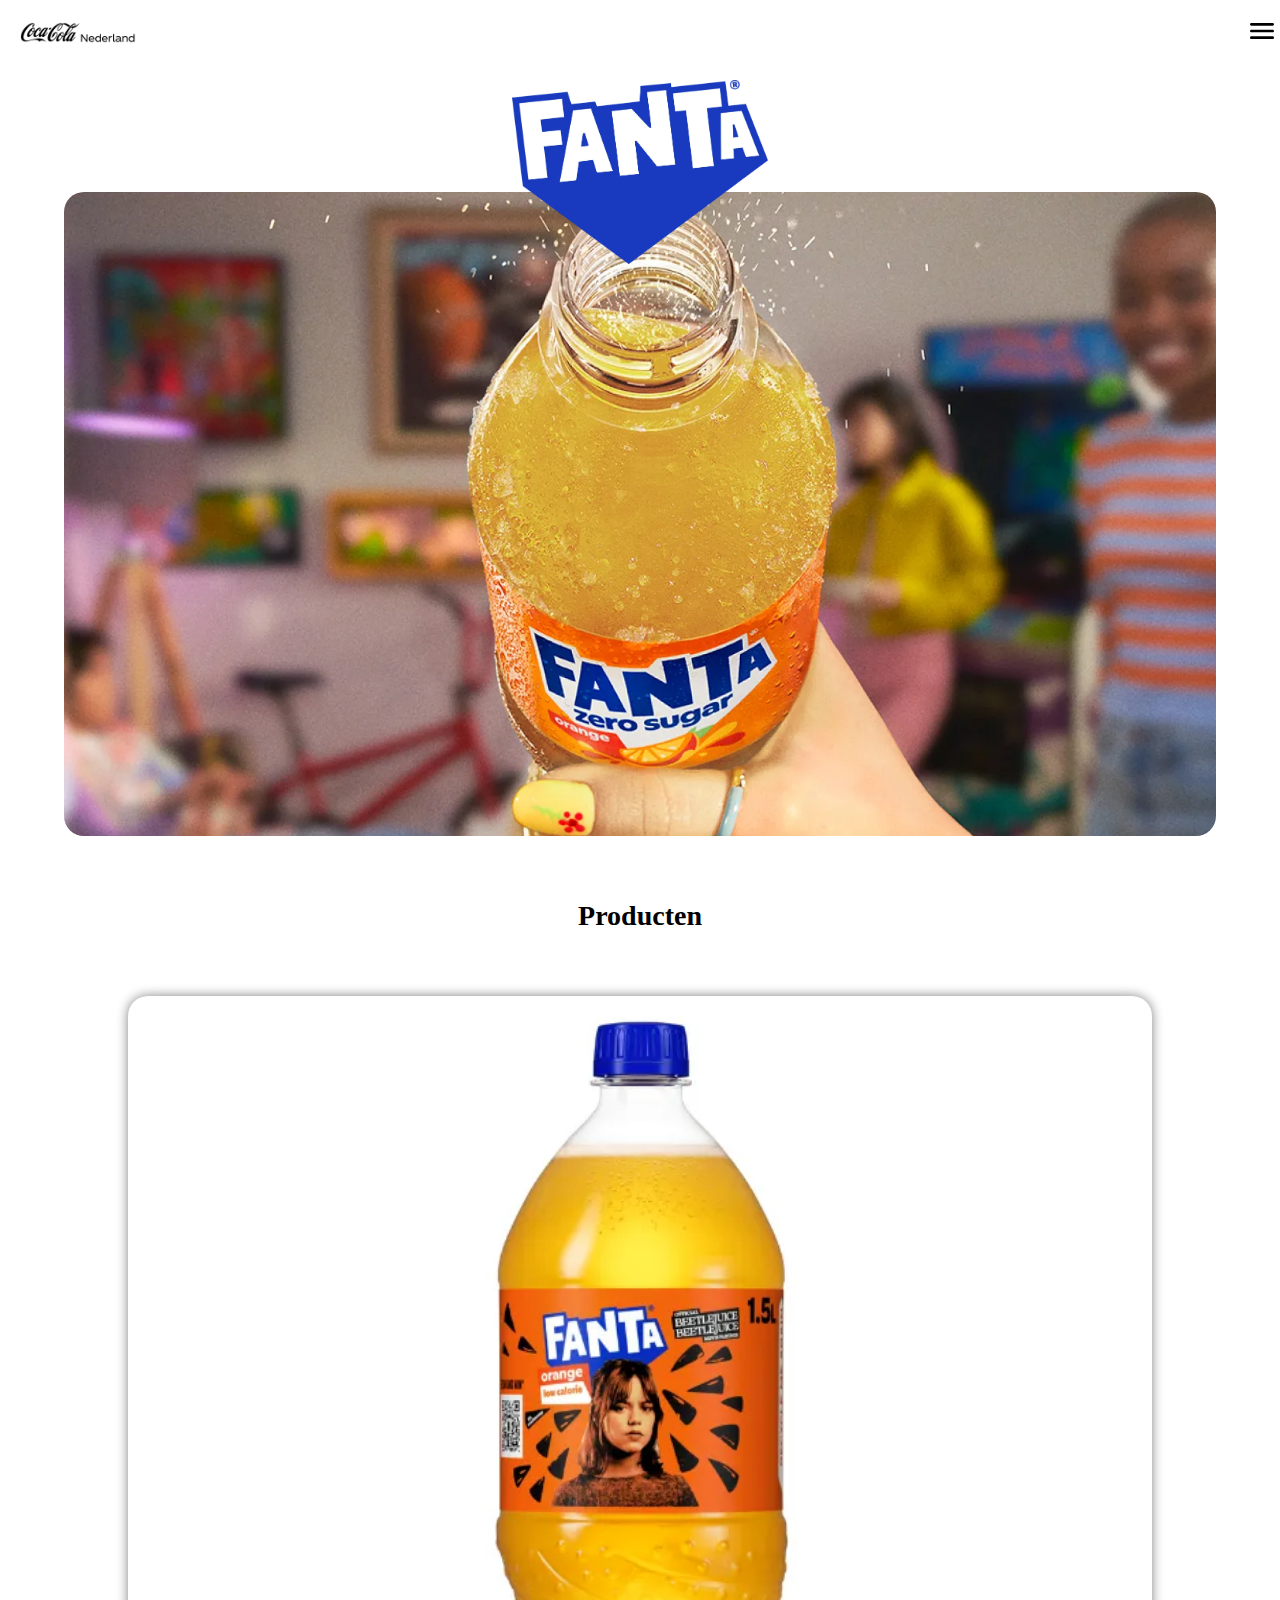
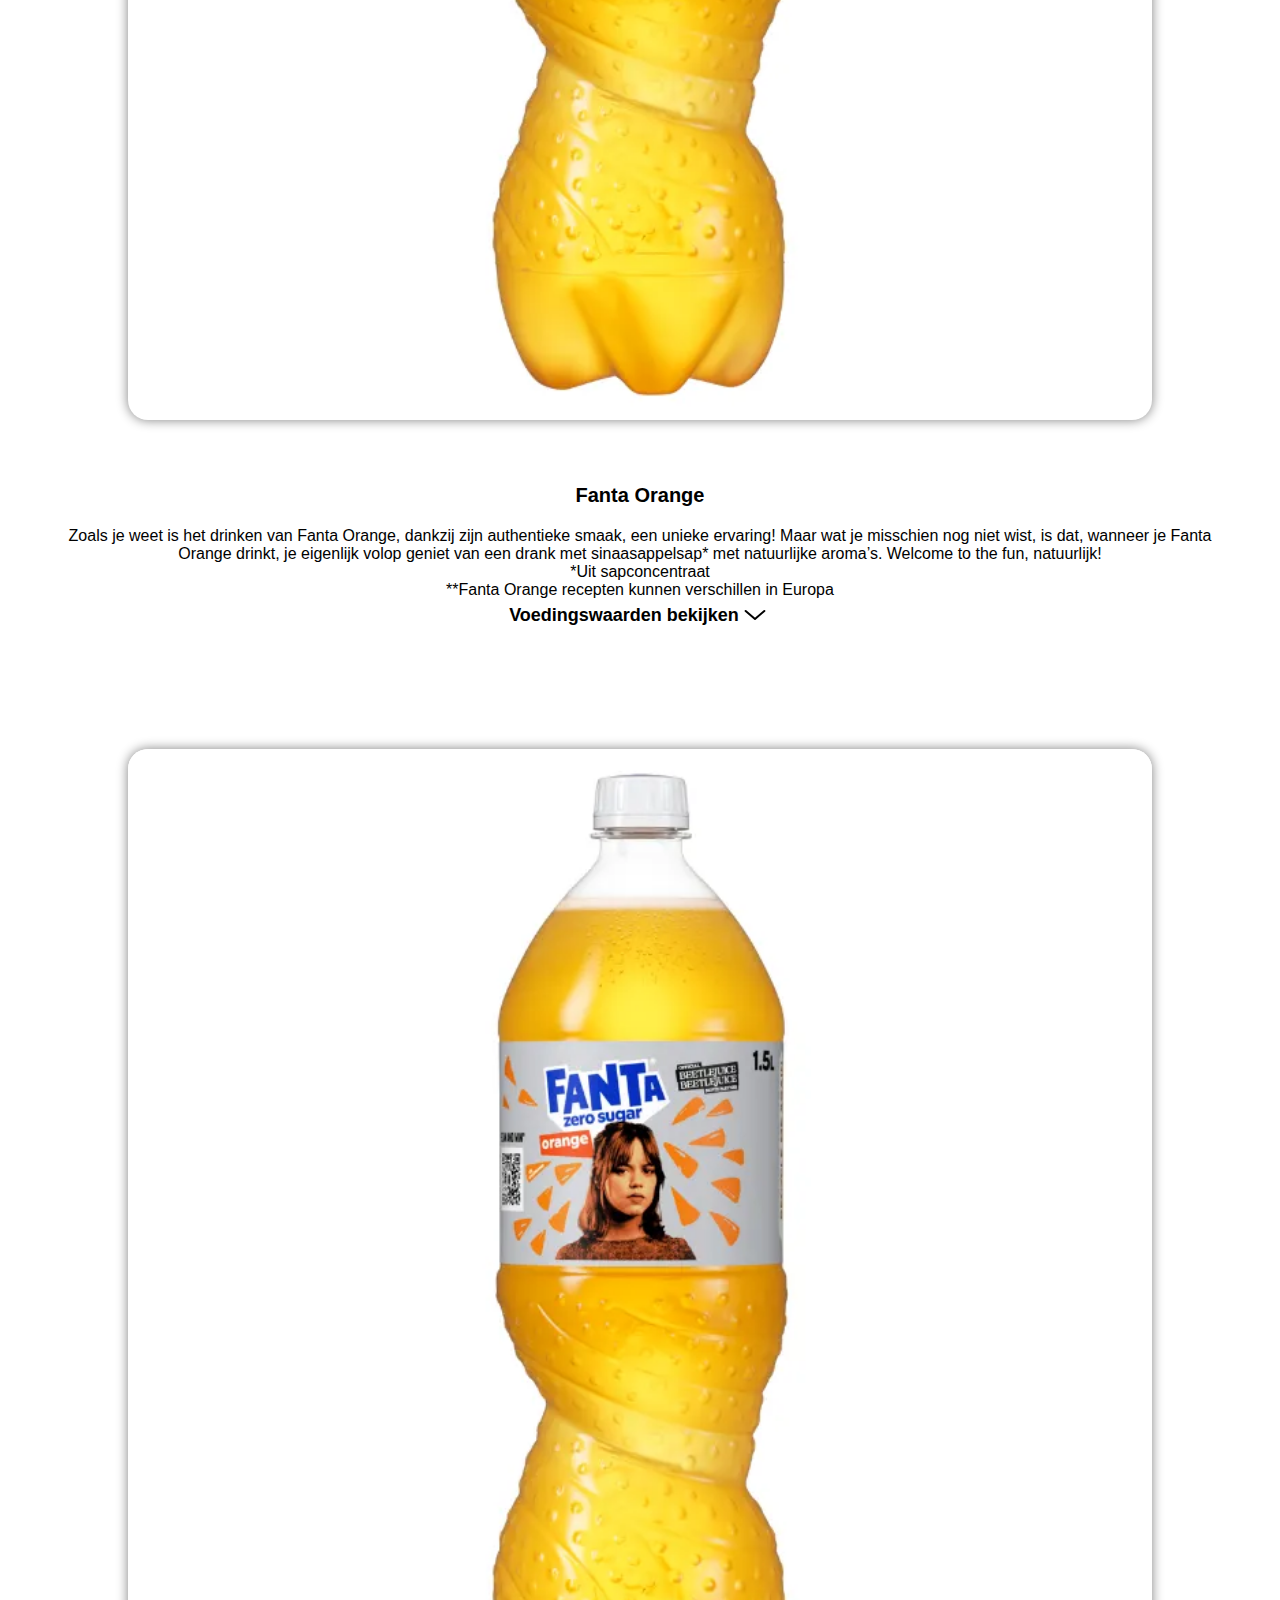
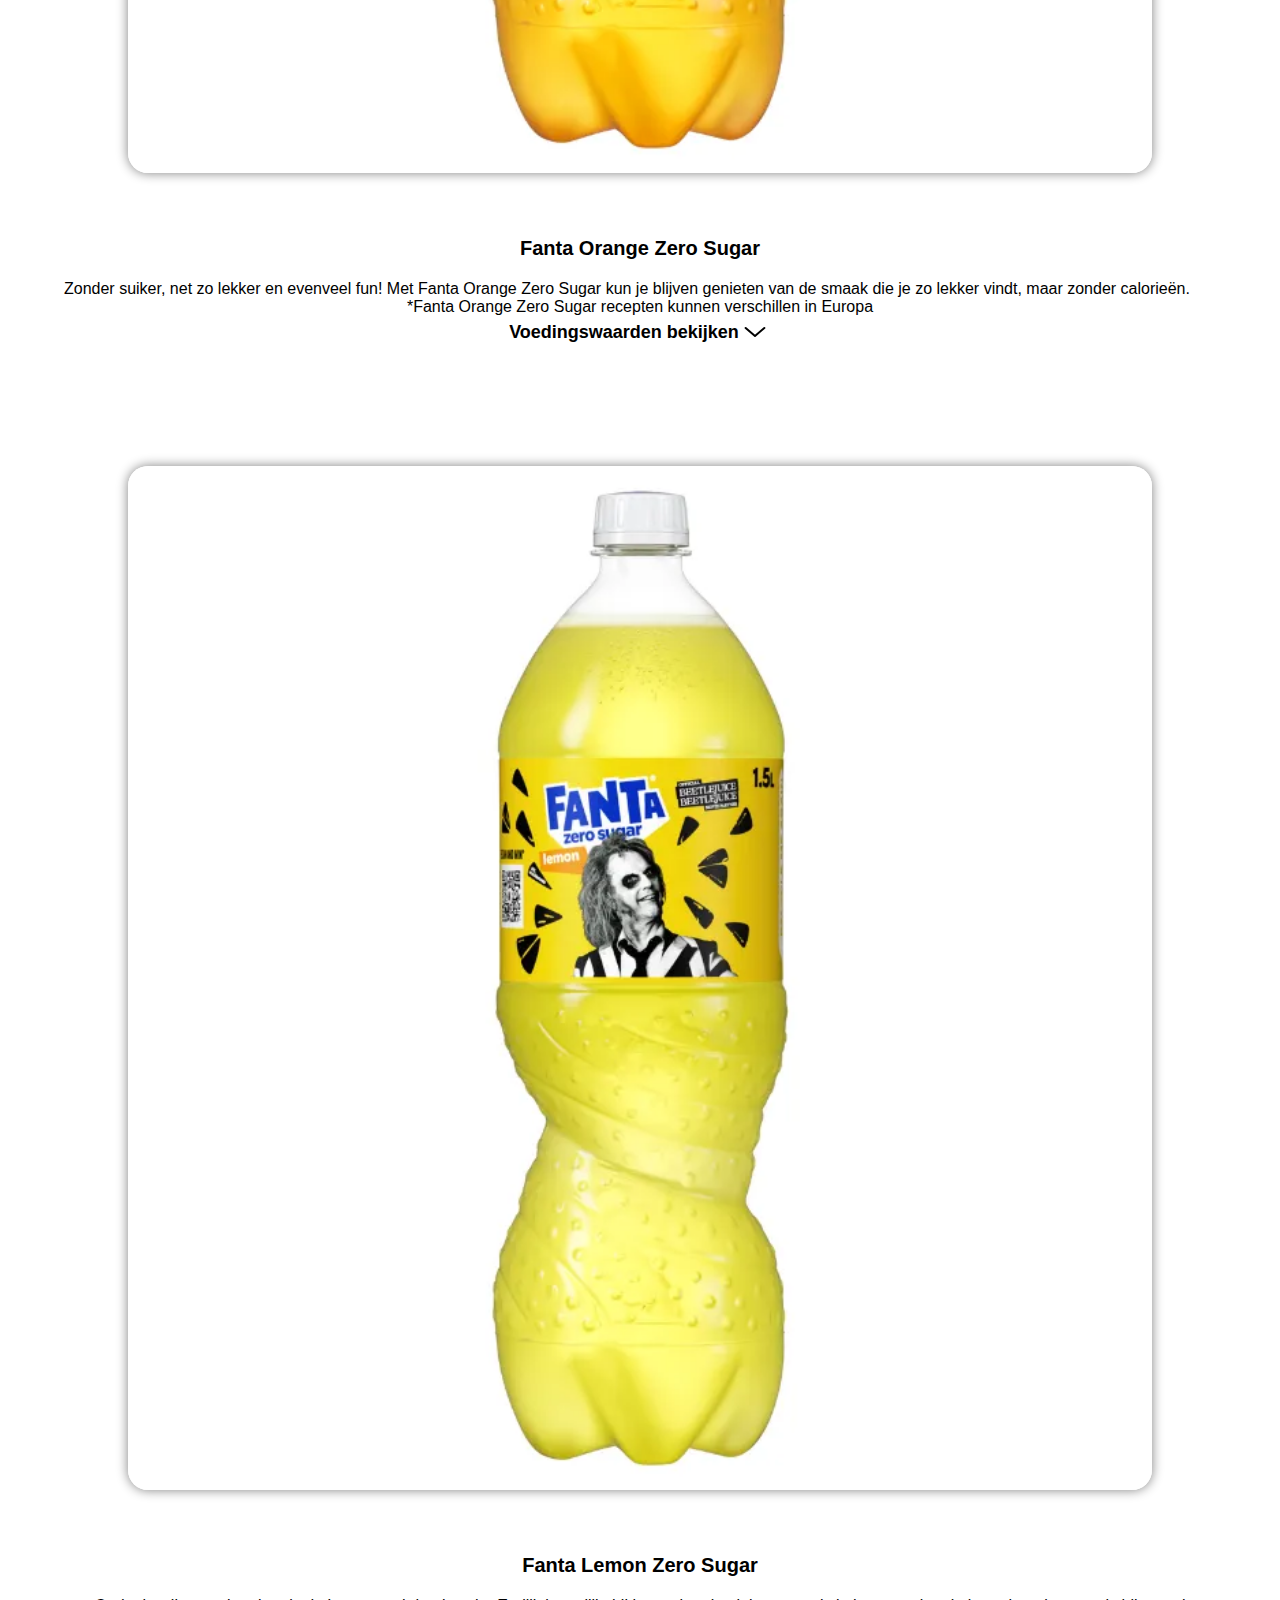
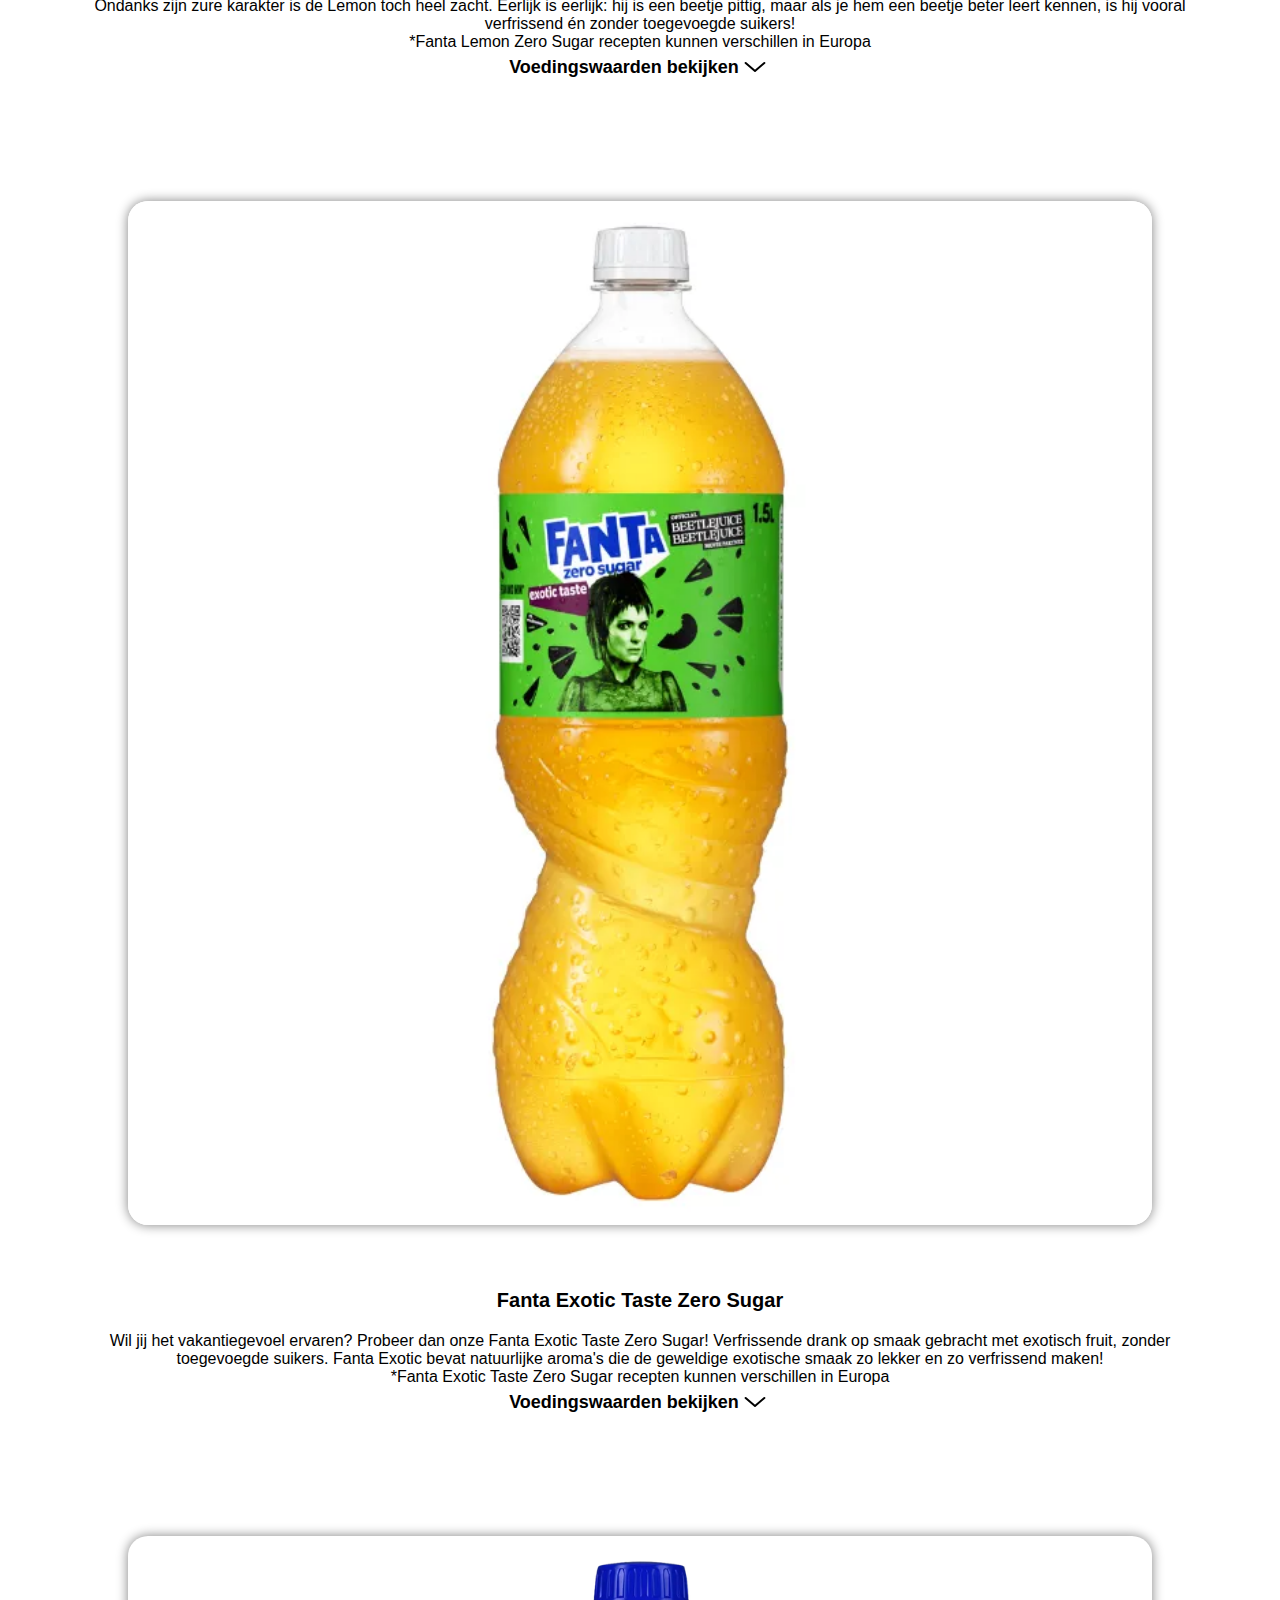
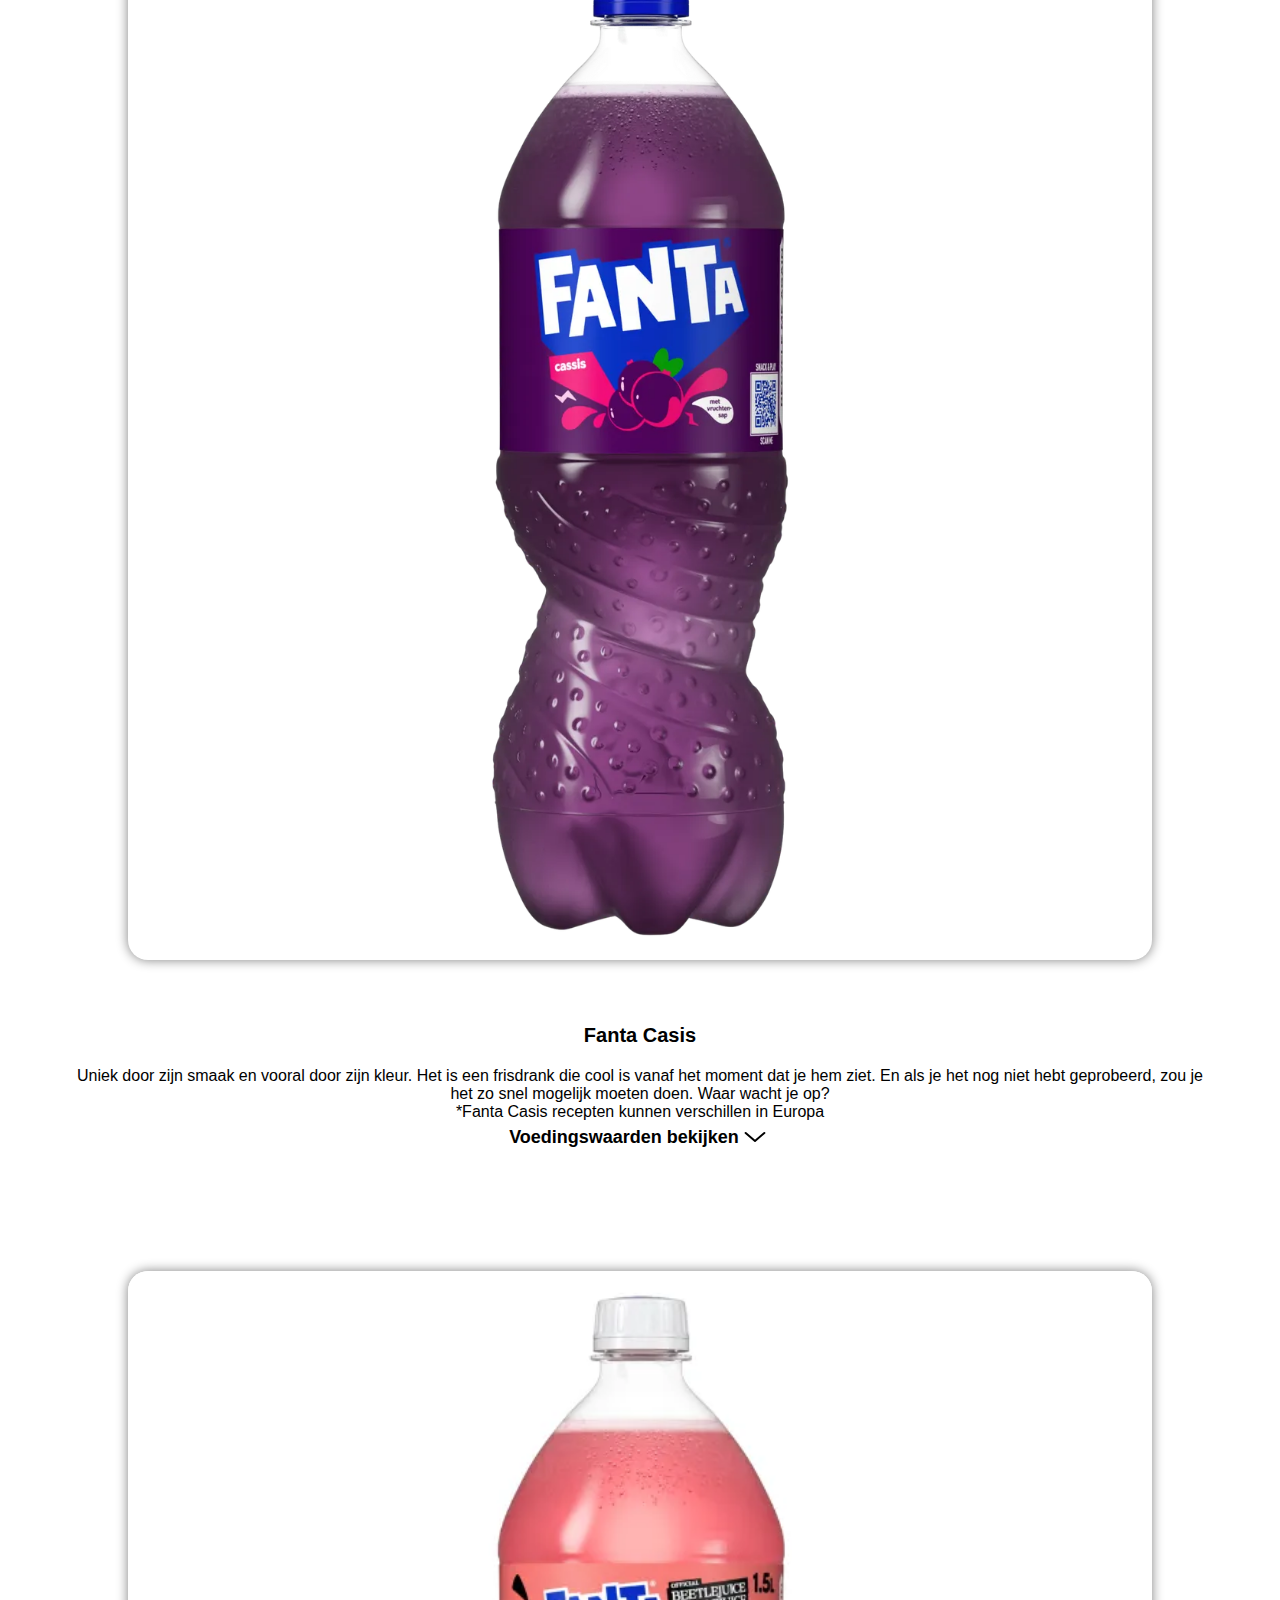
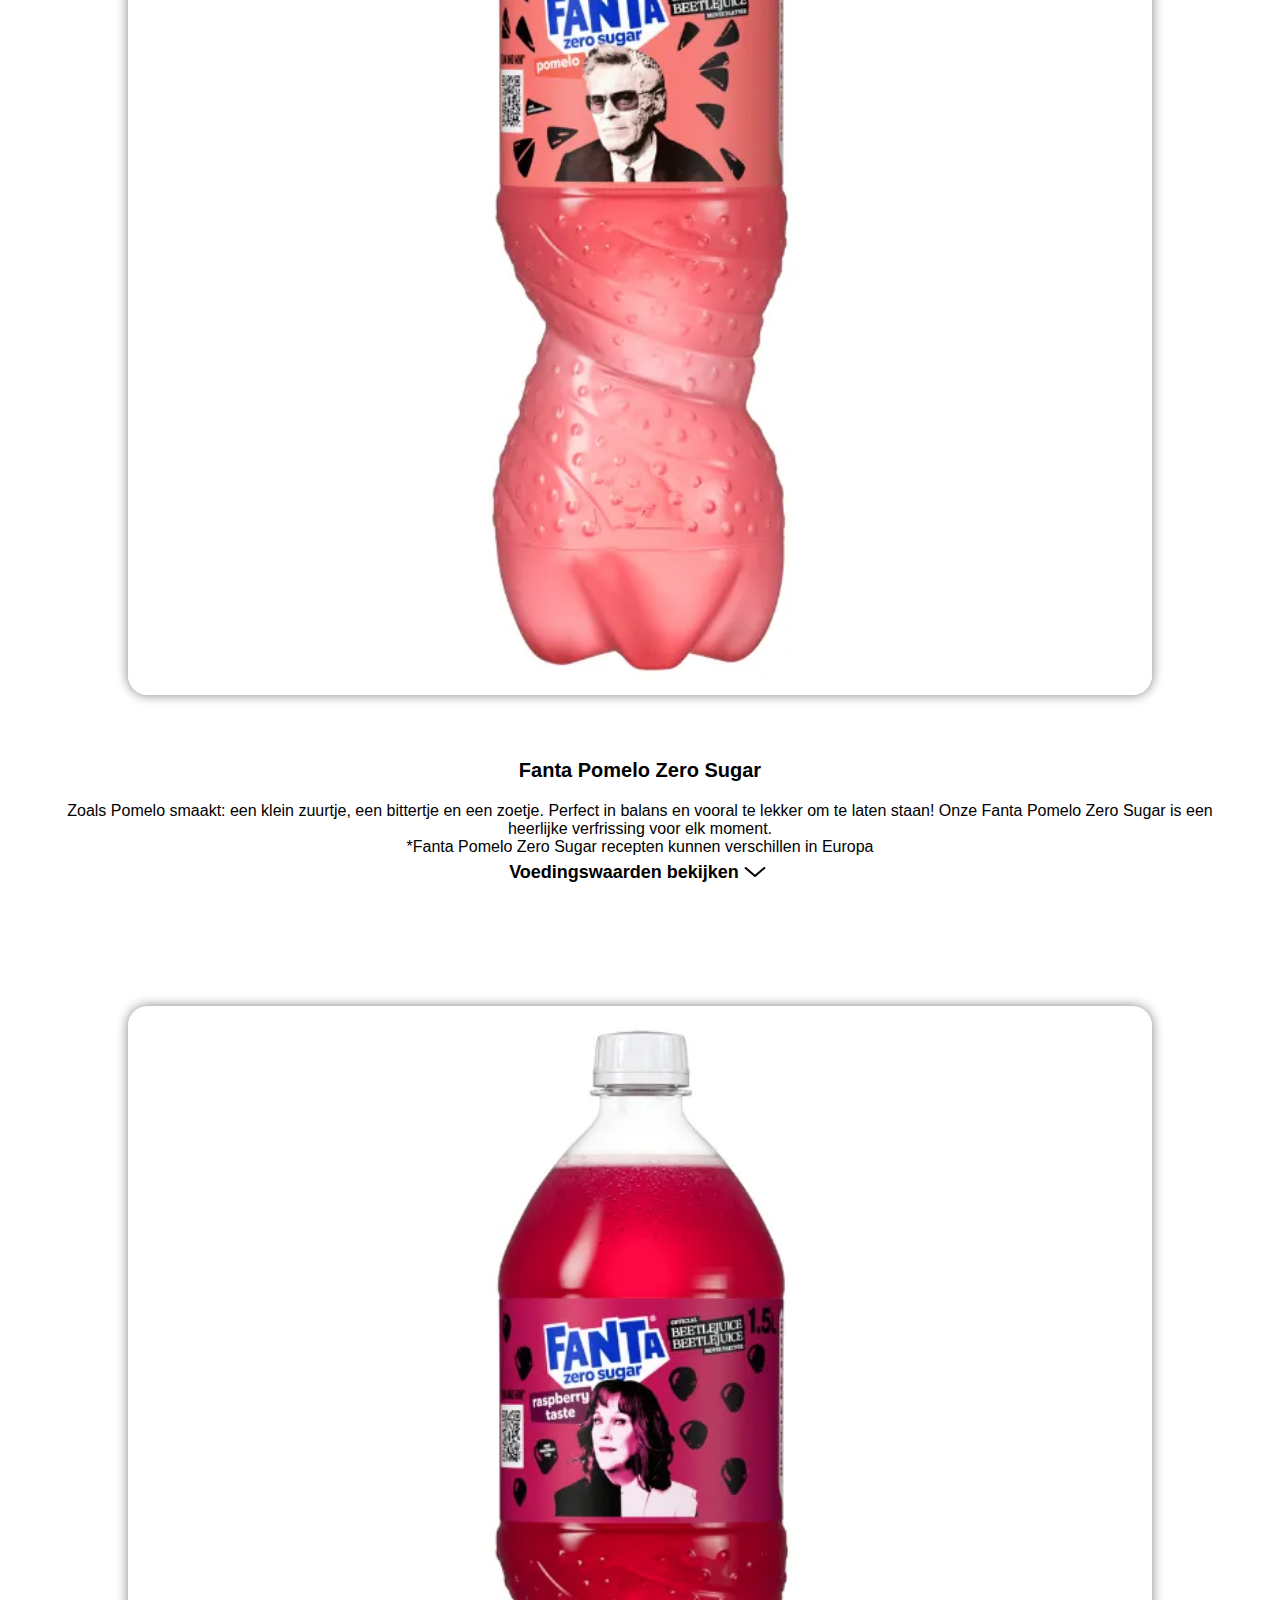
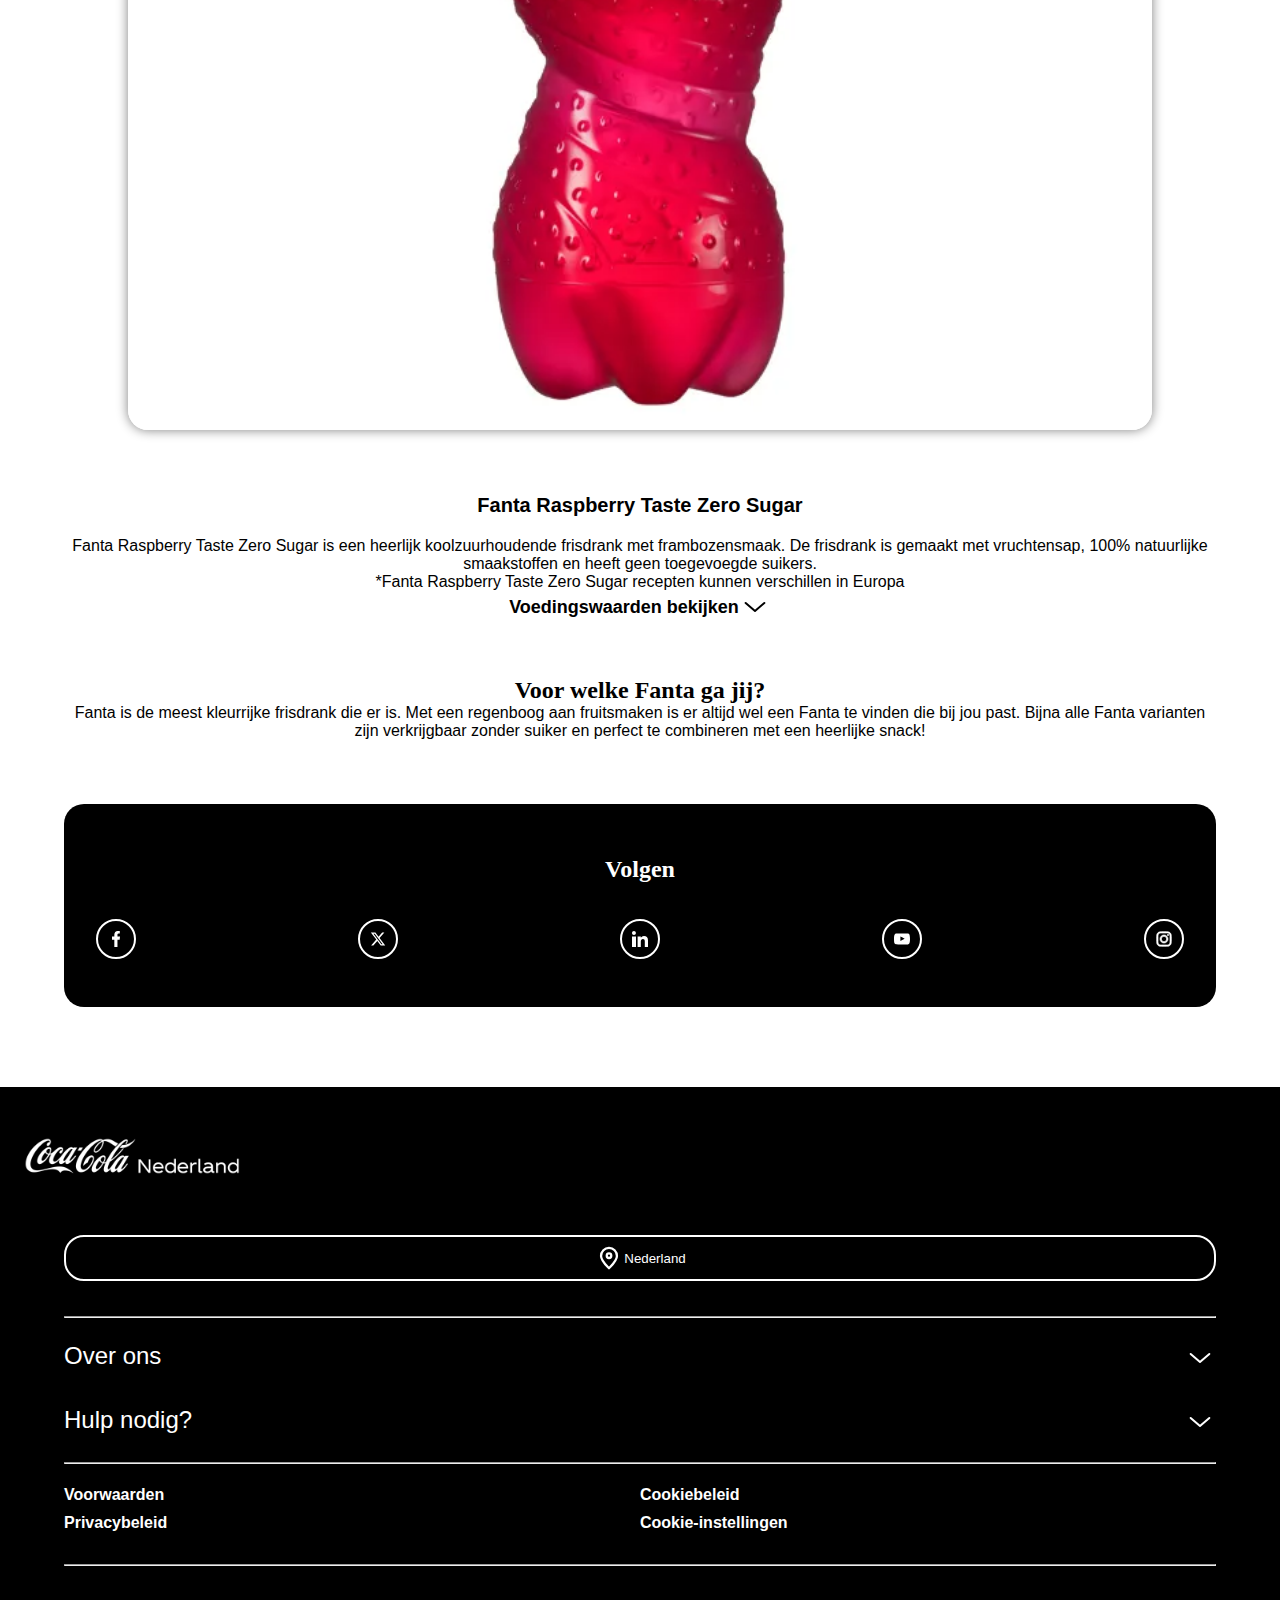
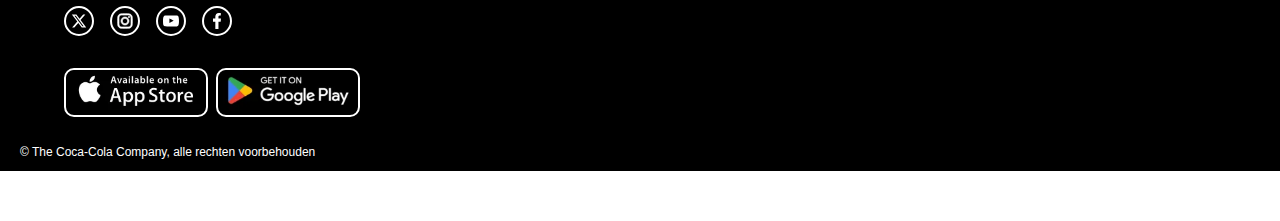
==== commit 9b008956: "Add files via upload" ====
--- a/Fanta.html
+++ b/Fanta.html
@@ -1,28 +1,38 @@
 <!DOCTYPE html>
 <html lang="nl">
-	
+
 <head>
 	<meta charset="UTF-8">
 	<meta name="author" content="Braham">
 	<meta name="viewport" content="width=device-width, initial-scale=1">
-	
+
 	<title>Fanta - Fruitaroma's en ingrediënten | Coca-Cola NL</title>
-	
+
 	<link href="styles/style.css" rel="stylesheet">
 	<link rel="icon" type="image/svg+xml" href="images/Title_img.png">
 </head>
+
 <body>
 	<header>
 		<nav class="navbar-fanta">
-		<h1><a href="index.html"><img src="images/nederland-coca-cola-logo_black_600x96.png" alt="Coca Cola logo en home button"></a></h1>
-		<button aria-label="Menu voor meer content"><svg xmlns="http://www.w3.org/2000/svg" width="32" height="32" viewBox="0 0 24 24"><path fill="currentColor" d="M4 18h16c.55 0 1-.45 1-1s-.45-1-1-1H4c-.55 0-1 .45-1 1s.45 1 1 1m0-5h16c.55 0 1-.45 1-1s-.45-1-1-1H4c-.55 0-1 .45-1 1s.45 1 1 1M3 7c0 .55.45 1 1 1h16c.55 0 1-.45 1-1s-.45-1-1-1H4c-.55 0-1 .45-1 1"/></svg></button>
-		<!-- Bron -->
-		 <!-- https://icones.js.org/collection/all?s=menu&icon=ic:round-menu -->
-		<img class="Fanta_header" src="images/Fanta_div-img.webp" alt="Fanta logo">
+			<h1><a href="index.html"><img src="images/nederland-coca-cola-logo_black_600x96.png"
+						alt="Coca Cola logo en home button"></a></h1>
+			<button aria-label="Menu voor meer content"><svg xmlns="http://www.w3.org/2000/svg" width="32" height="32"
+					viewBox="0 0 24 24">
+					<path fill="currentColor"
+						d="M4 18h16c.55 0 1-.45 1-1s-.45-1-1-1H4c-.55 0-1 .45-1 1s.45 1 1 1m0-5h16c.55 0 1-.45 1-1s-.45-1-1-1H4c-.55 0-1 .45-1 1s.45 1 1 1M3 7c0 .55.45 1 1 1h16c.55 0 1-.45 1-1s-.45-1-1-1H4c-.55 0-1 .45-1 1" />
+				</svg></button>
+			<!-- Bron -->
+			<!-- https://icones.js.org/collection/all?s=menu&icon=ic:round-menu -->
+			<img class="Fanta_header" src="images/Fanta_div-img.webp" alt="Fanta logo">
 		</nav>
 		<nav>
-			<button aria-hidden="true"><svg xmlns="http://www.w3.org/2000/svg" width="25" height="25" viewBox="0 0 32 32"><path fill="currentColor" d="M24.879 2.879A3 3 0 1 1 29.12 7.12l-8.79 8.79a.125.125 0 0 0 0 .177l8.79 8.79a3 3 0 1 1-4.242 4.243l-8.79-8.79a.125.125 0 0 0-.177 0l-8.79 8.79a3 3 0 1 1-4.243-4.242l8.79-8.79a.125.125 0 0 0 0-.177l-8.79-8.79A3 3 0 0 1 7.12 2.878l8.79 8.79a.125.125 0 0 0 .177 0z"/></svg></button>
-		<!-- https://icones.js.org/collection/all?s=cross+menu&icon=fluent-emoji-high-contrast:cross-mark -->
+			<button aria-hidden="true"><svg xmlns="http://www.w3.org/2000/svg" width="25" height="25"
+					viewBox="0 0 32 32">
+					<path fill="currentColor"
+						d="M24.879 2.879A3 3 0 1 1 29.12 7.12l-8.79 8.79a.125.125 0 0 0 0 .177l8.79 8.79a3 3 0 1 1-4.242 4.243l-8.79-8.79a.125.125 0 0 0-.177 0l-8.79 8.79a3 3 0 1 1-4.243-4.242l8.79-8.79a.125.125 0 0 0 0-.177l-8.79-8.79A3 3 0 0 1 7.12 2.878l8.79 8.79a.125.125 0 0 0 .177 0z" />
+				</svg></button>
+			<!-- https://icones.js.org/collection/all?s=cross+menu&icon=fluent-emoji-high-contrast:cross-mark -->
 			<ul>
 				<li><a href=""></a>Merken</li>
 				<li>
@@ -50,303 +60,644 @@
 					</details>
 				</li>
 			</ul>
-		<hr>
-		<p>Selecteer Locatie</p>
-		<button aria-label="Locatie kiezen"><svg width="30px" height="40px" viewBox="-1.2 -1.2 26.40 26.40" fill="none" xmlns="http://www.w3.org/2000/svg" stroke="#ffffff"><g  stroke-width="0"></g><g  stroke-linecap="round" stroke-linejoin="round"></g><g > <path d="M12 21C15.5 17.4 19 14.1764 19 10.2C19 6.22355 15.866 3 12 3C8.13401 3 5 6.22355 5 10.2C5 14.1764 8.5 17.4 12 21Z" stroke="#000000" stroke-width="2" stroke-linecap="round" stroke-linejoin="round"></path> <path d="M12 12C13.1046 12 14 11.1046 14 10C14 8.89543 13.1046 8 12 8C10.8954 8 10 8.89543 10 10C10 11.1046 10.8954 12 12 12Z" stroke="#000000" stroke-width="2" stroke-linecap="round" stroke-linejoin="round"></path> </g></svg>Nederland</button>
-		<!--  https://www.svgrepo.com/svg/532540/location-pin-alt-1?edit=true --> 
-	</nav>
+			<hr>
+			<p>Selecteer Locatie</p>
+			<button aria-label="Locatie kiezen"><svg width="30px" height="40px" viewBox="-1.2 -1.2 26.40 26.40"
+					fill="none" xmlns="http://www.w3.org/2000/svg" stroke="#ffffff">
+					<g stroke-width="0"></g>
+					<g stroke-linecap="round" stroke-linejoin="round"></g>
+					<g>
+						<path
+							d="M12 21C15.5 17.4 19 14.1764 19 10.2C19 6.22355 15.866 3 12 3C8.13401 3 5 6.22355 5 10.2C5 14.1764 8.5 17.4 12 21Z"
+							stroke="#000000" stroke-width="2" stroke-linecap="round" stroke-linejoin="round"></path>
+						<path
+							d="M12 12C13.1046 12 14 11.1046 14 10C14 8.89543 13.1046 8 12 8C10.8954 8 10 8.89543 10 10C10 11.1046 10.8954 12 12 12Z"
+							stroke="#000000" stroke-width="2" stroke-linecap="round" stroke-linejoin="round"></path>
+					</g>
+				</svg>Nederland</button>
+			<!--  https://www.svgrepo.com/svg/532540/location-pin-alt-1?edit=true -->
+		</nav>
 	</header>
 	<main class="Fanta">
-        	<img class="Fanta_img" src="images/Fanta_IMG_1.webp" alt="Een persoon heeft hier de fanta fles vast.">
-        <h2 class="text">Producten</h2>
-        <section>
-        	<img src="images/Fanta_original_Beetlejuice.webp" alt="Originele Fanta fles van 1.5 liter. Met als thema Beetlejuice Beetlejuice.">
-        	<h3>Fanta Orange</h3>
-        	<p>Zoals je weet is het drinken van Fanta Orange, dankzij zijn authentieke smaak, een unieke ervaring! Maar wat je misschien nog niet wist, is dat, wanneer je Fanta Orange drinkt, je eigenlijk volop geniet van een drank met sinaasappelsap* met natuurlijke aroma’s. Welcome to the fun, natuurlijk!</p>
-        	<p>*Uit sapconcentraat</p>
+		<img class="Fanta_img" src="images/Fanta_IMG_1.webp" alt="Een persoon heeft hier de fanta fles vast.">
+		<h2 class="text">Producten</h2>
+		<section>
+			<img src="images/Fanta_original_Beetlejuice.webp"
+				alt="Originele Fanta fles van 1.5 liter. Met als thema Beetlejuice Beetlejuice.">
+			<h3>Fanta Orange</h3>
+			<p>Zoals je weet is het drinken van Fanta Orange, dankzij zijn authentieke smaak, een unieke ervaring! Maar
+				wat je misschien nog niet wist, is dat, wanneer je Fanta Orange drinkt, je eigenlijk volop geniet van
+				een drank met sinaasappelsap* met natuurlijke aroma’s. Welcome to the fun, natuurlijk!</p>
+			<p>*Uit sapconcentraat</p>
 			<p>**Fanta Orange recepten kunnen verschillen in Europa</p>
-		<details>
-			<summary>Voedingswaarden bekijken<svg xmlns="http://www.w3.org/2000/svg" width="32" height="32" viewBox="0 0 24 24"><path fill="none" stroke="currentColor" stroke-linecap="round" stroke-linejoin="round" stroke-width="1.5" d="m19 9l-7 6l-7-6"/></svg></summary>
-			<!-- Bron -->
-				<!-- https://icones.js.org/collection/all?s=arrow+down&icon=solar:alt-arrow-down-linear -->
-			<article>
-			<h2>Voedingsinformatie</h2>
-			<hr>
-			<ul>
-				<li>Portie</li>
-				<li>per 100 ml</li>
-			</ul>
-			<hr>
-			<ul>
-				<li>Energie</li>
-				<li>80kJ / 19kcal</li>
-			</ul>
-			<hr>
-			<ul>
-				<li><p><strong>Totaal vet</strong>0g</p><p>-</p></li>
-				<li><p><strong>Waarvan verzadigde vetzuren</strong>0g</p><p>-</p></li>
-				<li><p><strong>Koolhydraten</strong>4.4g</p><p>-</p></li>
-				<li><p><strong>Waarvan suikers</strong>4.4g</p><p>-</p></li>
-				<li><p><strong>Eiwtten</strong>0g</p><p>-</p></li>
-				<li><p><strong>Natrium</strong>0.02g</p><p>-</p></li>
-			</ul>
-			<hr>
-			<h3>ingrediënten</h3>
-			<ul>
-				<li><p>Sprankelend water; sinaasappelsap uit concentraat (5%); suiker; voedingszuren: citroenzuur, appelzuur, natriumcitraten; zoetstoffen: natriumcyclamaat, acesulfaam-K;  natuurlijke sinaasappelaroma’s met andere natuurlijke aroma’s; conserveermiddel: kaliumsorbaat; antioxidant: ascorbinezuur; wortelconcentraat; stabilisator: guarpitmeel; kleurstof: carotenen.</p></li>
-				<li><p>Is mijn Fanta in Nederland identiek aan Fanta ergens anders in Europa?</p></li>
-				<li><p>We produceren Fanta orange in heel Europa en de hoeveelheid sap kan verschillen van land tot land. De hoeveelheid sap in de verschillende landen komt meestal overeen met die van gelijkaardige producten die lokaal verkrijgbaar zijn, en met de lokale regelgeving. Fanta orange wordt in heel Europa gezoet met suiker of een combinatie van suiker en zoetstoffen. We werken aan een lager suikergehalte voor onze dranken, waardoor de combinatie van zoetstoffen en suiker in het product niet in alle landen gelijk is. Op de verpakking vind je altijd lokale informatie, zodat je over alle ingrediënten- en voedingswaardegegevens beschikt om te genieten van de drank in je hand.</p></li>
-			</ul>
-		</article>
-		</details>
-        </section>
-		<section>
-			<img src="images/Fanta_Zero_Beetlejuice.webp" alt="Originele Fanta Zero Sugar fles van 1.5 liter. Met als thema Beetlejuice.">
-			<h3>Fanta Orange Zero Sugar</h3>
-			<p>Zonder suiker, net zo lekker en evenveel fun! Met Fanta Orange Zero Sugar kun je blijven genieten van de smaak die je zo lekker vindt, maar zonder calorieën.</p>
-			<p>*Fanta Orange Zero Sugar recepten kunnen verschillen in Europa</p>
 			<details>
-				<summary>Voedingswaarden bekijken<svg xmlns="http://www.w3.org/2000/svg" width="32" height="32" viewBox="0 0 24 24"><path fill="none" stroke="currentColor" stroke-linecap="round" stroke-linejoin="round" stroke-width="1.5" d="m19 9l-7 6l-7-6"/></svg></summary>
+				<summary>Voedingswaarden bekijken<svg xmlns="http://www.w3.org/2000/svg" width="32" height="32"
+						viewBox="0 0 24 24">
+						<path fill="none" stroke="currentColor" stroke-linecap="round" stroke-linejoin="round"
+							stroke-width="1.5" d="m19 9l-7 6l-7-6" />
+					</svg></summary>
 				<!-- Bron -->
 				<!-- https://icones.js.org/collection/all?s=arrow+down&icon=solar:alt-arrow-down-linear -->
 				<article>
-				<h2>Voedingsinformatie</h2>
-				<hr>
-				<ul>
-					<li>Portie</li>
-					<li>per 100 ml</li>
-				</ul>
-				<hr>
-				<ul>
-					<li>Energie</li>
-					<li>9kJ / 2kcal</li>
-				</ul>
-				<hr>
-				<ul>
-					<li><p><strong>Totaal vet</strong>0g</p><p>-</p></li>
-					<li><p><strong>Waarvan verzadigde vetzuren</strong>0g</p><p>-</p></li>
-					<li><p><strong>Koolhydraten</strong>0.2g</p><p>-</p></li>
-					<li><p><strong>Waarvan suikers</strong>0.2g</p><p>-</p></li>
-					<li><p><strong>Eiwtten</strong>0g</p><p>-</p></li>
-					<li><p><strong>Natrium</strong>0.01g</p><p>-</p></li>
-				</ul>
-				<hr>
-				<h3>ingrediënten</h3>
-				<ul>
-					<li><p>Sprankelend water; sinaasappelsap uit concentraat (4%); voedingszuren: citroenzuur, appelzuur, natriumcitraat; zoetstoffen: aspartaam, acesulfaam-K; conserveermiddel: kaliumsorbaat; antioxidant: ascorbinezuur; natuurlijke sinaasappelaroma’s met andere natuurlijke aroma’s; wortelconcentraat; stabilisator: guarpitmeel; kleurstof: carotenen.</p></li>
-					<li><p>Bevat een bron van fenylalanine.</p></li>
-					<li><p>Is mijn Fanta Orange Zero Sugar in Nederland identiek aan Fanta Orange Zero Sugar ergens anders in Europa?</p></li>
-					<li><p>We produceren Fanta Orange Zero Sugar in heel Europa en de hoeveelheid sap kan verschillen van land tot land. De hoeveelheid sap in de verschillende landen komt meestal overeen met die van gelijkaardige producten die lokaal verkrijgbaar zijn, en met de lokale regelgeving. Op de verpakking vind je altijd lokale informatie, zodat je over alle ingrediënten- en voedingswaardegegevens beschikt om te genieten van de drank in je hand.</p></li>
-				</ul>
+					<h2>Voedingsinformatie</h2>
+					<hr>
+					<ul>
+						<li>Portie</li>
+						<li>per 100 ml</li>
+					</ul>
+					<hr>
+					<ul>
+						<li>Energie</li>
+						<li>80kJ / 19kcal</li>
+					</ul>
+					<hr>
+					<ul>
+						<li>
+							<p><strong>Totaal vet</strong>0g</p>
+							<p>-</p>
+						</li>
+						<li>
+							<p><strong>Waarvan verzadigde vetzuren</strong>0g</p>
+							<p>-</p>
+						</li>
+						<li>
+							<p><strong>Koolhydraten</strong>4.4g</p>
+							<p>-</p>
+						</li>
+						<li>
+							<p><strong>Waarvan suikers</strong>4.4g</p>
+							<p>-</p>
+						</li>
+						<li>
+							<p><strong>Eiwtten</strong>0g</p>
+							<p>-</p>
+						</li>
+						<li>
+							<p><strong>Natrium</strong>0.02g</p>
+							<p>-</p>
+						</li>
+					</ul>
+					<hr>
+					<h3>ingrediënten</h3>
+					<ul>
+						<li>
+							<p>Sprankelend water; sinaasappelsap uit concentraat (5%); suiker; voedingszuren:
+								citroenzuur, appelzuur, natriumcitraten; zoetstoffen: natriumcyclamaat, acesulfaam-K;
+								natuurlijke sinaasappelaroma’s met andere natuurlijke aroma’s; conserveermiddel:
+								kaliumsorbaat; antioxidant: ascorbinezuur; wortelconcentraat; stabilisator: guarpitmeel;
+								kleurstof: carotenen.</p>
+						</li>
+						<li>
+							<p>Is mijn Fanta in Nederland identiek aan Fanta ergens anders in Europa?</p>
+						</li>
+						<li>
+							<p>We produceren Fanta orange in heel Europa en de hoeveelheid sap kan verschillen van land
+								tot land. De hoeveelheid sap in de verschillende landen komt meestal overeen met die van
+								gelijkaardige producten die lokaal verkrijgbaar zijn, en met de lokale regelgeving.
+								Fanta orange wordt in heel Europa gezoet met suiker of een combinatie van suiker en
+								zoetstoffen. We werken aan een lager suikergehalte voor onze dranken, waardoor de
+								combinatie van zoetstoffen en suiker in het product niet in alle landen gelijk is. Op de
+								verpakking vind je altijd lokale informatie, zodat je over alle ingrediënten- en
+								voedingswaardegegevens beschikt om te genieten van de drank in je hand.</p>
+						</li>
+					</ul>
 				</article>
 			</details>
 		</section>
 		<section>
-			<img src="images/Fanta_Lemon_Zero_Sugar_Beetlejuice.webp" alt="Originele Fanta Lemon Zero Sugar fles van 1.5 liter. Met al thema Beetlejuice.">
-			<h3>Fanta Lemon Zero Sugar</h3>
-			<p>Ondanks zijn zure karakter is de Lemon toch heel zacht. Eerlijk is eerlijk: hij is een beetje pittig, maar als je hem een beetje beter leert kennen, is hij vooral verfrissend én zonder toegevoegde suikers!</p>
-			<p>*Fanta Lemon Zero Sugar recepten kunnen verschillen in Europa</p>
+			<img src="images/Fanta_Zero_Beetlejuice.webp"
+				alt="Originele Fanta Zero Sugar fles van 1.5 liter. Met als thema Beetlejuice.">
+			<h3>Fanta Orange Zero Sugar</h3>
+			<p>Zonder suiker, net zo lekker en evenveel fun! Met Fanta Orange Zero Sugar kun je blijven genieten van de
+				smaak die je zo lekker vindt, maar zonder calorieën.</p>
+			<p>*Fanta Orange Zero Sugar recepten kunnen verschillen in Europa</p>
 			<details>
-				<summary>Voedingswaarden bekijken<svg xmlns="http://www.w3.org/2000/svg" width="32" height="32" viewBox="0 0 24 24"><path fill="none" stroke="currentColor" stroke-linecap="round" stroke-linejoin="round" stroke-width="1.5" d="m19 9l-7 6l-7-6"/></svg></summary>
+				<summary>Voedingswaarden bekijken<svg xmlns="http://www.w3.org/2000/svg" width="32" height="32"
+						viewBox="0 0 24 24">
+						<path fill="none" stroke="currentColor" stroke-linecap="round" stroke-linejoin="round"
+							stroke-width="1.5" d="m19 9l-7 6l-7-6" />
+					</svg></summary>
 				<!-- Bron -->
 				<!-- https://icones.js.org/collection/all?s=arrow+down&icon=solar:alt-arrow-down-linear -->
 				<article>
-				<h2>Voedingsinformatie</h2>
-				<hr>
-				<ul>
-					<li>Portie</li>
-					<li>per 100 ml</li>
-				</ul>
-				<hr>
-				<ul>
-					<li>Energie</li>
-					<li>9kJ / 2kcal</li>
-				</ul>
-				<hr>
-				<ul>
-					<li><p><strong>Totaal vet</strong>0g</p><p>-</p></li>
-					<li><p><strong>Waarvan verzadigde vetzuren</strong>0g</p><p>-</p></li>
-					<li><p><strong>Koolhydraten</strong>0.2g</p><p>-</p></li>
-					<li><p><strong>Waarvan suikers</strong>0.2g</p><p>-</p></li>
-					<li><p><strong>Eiwtten</strong>0g</p><p>-</p></li>
-					<li><p><strong>Natrium</strong>0.01g</p><p>-</p></li>
-				</ul>
-				<hr>
-				<h3>ingrediënten</h3>
-				<ul>
-					<li><p>Sprankelend water, citroensap uit concentraat (6%), voedingszuren: citroenzuur, natriumcitraat, zoetstoffen: aspartaam, acesulfaam-K, natrium-sacharine, conserveermiddel: kaliumsorbaat, stabilisatoren: arabische gom, glycerol-esters van houthars, antioxidant: ascorbinezuur, natuurlijke citroenaroma's met ander natuurlijk aroma. Bevat een bron van fenylalanine.</p></li>
-					<li><p>Is mijn Fanta Lemon Zero Sugar in Nederland identiek aan Fanta Lemon Zero Sugar ergens anders in Europa?</p></li>
-					<li><p>We produceren Fanta Lemon Zero Sugar in heel Europa en de hoeveelheid sap kan verschillen van land tot land. De hoeveelheid sap in de verschillende landen komt meestal overeen met die van gelijkaardige producten die lokaal verkrijgbaar zijn, en met de lokale regelgeving. Op de verpakking vind je altijd lokale informatie, zodat je over alle ingrediënten- en voedingswaardegegevens beschikt om te genieten van de drank in je hand.</p></li>
-				</ul>
+					<h2>Voedingsinformatie</h2>
+					<hr>
+					<ul>
+						<li>Portie</li>
+						<li>per 100 ml</li>
+					</ul>
+					<hr>
+					<ul>
+						<li>Energie</li>
+						<li>9kJ / 2kcal</li>
+					</ul>
+					<hr>
+					<ul>
+						<li>
+							<p><strong>Totaal vet</strong>0g</p>
+							<p>-</p>
+						</li>
+						<li>
+							<p><strong>Waarvan verzadigde vetzuren</strong>0g</p>
+							<p>-</p>
+						</li>
+						<li>
+							<p><strong>Koolhydraten</strong>0.2g</p>
+							<p>-</p>
+						</li>
+						<li>
+							<p><strong>Waarvan suikers</strong>0.2g</p>
+							<p>-</p>
+						</li>
+						<li>
+							<p><strong>Eiwtten</strong>0g</p>
+							<p>-</p>
+						</li>
+						<li>
+							<p><strong>Natrium</strong>0.01g</p>
+							<p>-</p>
+						</li>
+					</ul>
+					<hr>
+					<h3>ingrediënten</h3>
+					<ul>
+						<li>
+							<p>Sprankelend water; sinaasappelsap uit concentraat (4%); voedingszuren: citroenzuur,
+								appelzuur, natriumcitraat; zoetstoffen: aspartaam, acesulfaam-K; conserveermiddel:
+								kaliumsorbaat; antioxidant: ascorbinezuur; natuurlijke sinaasappelaroma’s met andere
+								natuurlijke aroma’s; wortelconcentraat; stabilisator: guarpitmeel; kleurstof: carotenen.
+							</p>
+						</li>
+						<li>
+							<p>Bevat een bron van fenylalanine.</p>
+						</li>
+						<li>
+							<p>Is mijn Fanta Orange Zero Sugar in Nederland identiek aan Fanta Orange Zero Sugar ergens
+								anders in Europa?</p>
+						</li>
+						<li>
+							<p>We produceren Fanta Orange Zero Sugar in heel Europa en de hoeveelheid sap kan
+								verschillen van land tot land. De hoeveelheid sap in de verschillende landen komt
+								meestal overeen met die van gelijkaardige producten die lokaal verkrijgbaar zijn, en met
+								de lokale regelgeving. Op de verpakking vind je altijd lokale informatie, zodat je over
+								alle ingrediënten- en voedingswaardegegevens beschikt om te genieten van de drank in je
+								hand.</p>
+						</li>
+					</ul>
 				</article>
 			</details>
 		</section>
 		<section>
-			<img src="images/Fanta_Exotic_Zero_Sugar_Beetlejuice.webp" alt="Originele Fanta Exotic Zero Sugar fles van 1.5 liter. Met als thema Beetlejuice.">
-			<h3>Fanta Exotic Taste Zero Sugar</h3>
-			<p>Wil jij het vakantiegevoel ervaren? Probeer dan onze Fanta Exotic Taste Zero Sugar! Verfrissende drank op smaak gebracht met exotisch fruit, zonder toegevoegde suikers. Fanta Exotic bevat natuurlijke aroma's die de geweldige exotische smaak zo lekker en zo verfrissend maken!</p>
-			<p>*Fanta Exotic Taste Zero Sugar recepten kunnen verschillen in Europa</p>
+			<img src="images/Fanta_Lemon_Zero_Sugar_Beetlejuice.webp"
+				alt="Originele Fanta Lemon Zero Sugar fles van 1.5 liter. Met al thema Beetlejuice.">
+			<h3>Fanta Lemon Zero Sugar</h3>
+			<p>Ondanks zijn zure karakter is de Lemon toch heel zacht. Eerlijk is eerlijk: hij is een beetje pittig,
+				maar als je hem een beetje beter leert kennen, is hij vooral verfrissend én zonder toegevoegde suikers!
+			</p>
+			<p>*Fanta Lemon Zero Sugar recepten kunnen verschillen in Europa</p>
 			<details>
-				<summary>Voedingswaarden bekijken<svg xmlns="http://www.w3.org/2000/svg" width="32" height="32" viewBox="0 0 24 24"><path fill="none" stroke="currentColor" stroke-linecap="round" stroke-linejoin="round" stroke-width="1.5" d="m19 9l-7 6l-7-6"/></svg></summary>
+				<summary>Voedingswaarden bekijken<svg xmlns="http://www.w3.org/2000/svg" width="32" height="32"
+						viewBox="0 0 24 24">
+						<path fill="none" stroke="currentColor" stroke-linecap="round" stroke-linejoin="round"
+							stroke-width="1.5" d="m19 9l-7 6l-7-6" />
+					</svg></summary>
 				<!-- Bron -->
 				<!-- https://icones.js.org/collection/all?s=arrow+down&icon=solar:alt-arrow-down-linear -->
 				<article>
-				<h2>Voedingsinformatie</h2>
-				<hr>
-				<ul>
-					<li>Portie</li>
-					<li>per 100 ml</li>
-				</ul>
-				<hr>
-				<ul>
-					<li>Energie</li>
-					<li>13kJ / 3kcal</li>
-				</ul>
-				<hr>
-				<ul>
-					<li><p><strong>Totaal vet</strong>0g</p><p>-</p></li>
-					<li><p><strong>Waarvan verzadigde vetzuren</strong>0g</p><p>-</p></li>
-					<li><p><strong>Koolhydraten</strong>0.2g</p><p>-</p></li>
-					<li><p><strong>Waarvan suikers</strong>0.2g</p><p>-</p></li>
-					<li><p><strong>Eiwtten</strong>0g</p><p>-</p></li>
-					<li><p><strong>Natrium</strong>0.01g</p><p>-</p></li>
-				</ul>
-				<hr>
-				<h3>ingrediënten</h3>
-				<ul>
-					<li><p>Sprankelend water, citroensap uit concentraat (6%), voedingszuren: citroenzuur, natriumcitraat, zoetstoffen: aspartaam, acesulfaam-K, natrium-sacharine, conserveermiddel: kaliumsorbaat, stabilisatoren: arabische gom, glycerol-esters van houthars, antioxidant: ascorbinezuur, natuurlijke citroenaroma's met ander natuurlijk aroma. Bevat een bron van fenylalanine.</p></li>
-					<li><p>Is mijn Fanta Lemon Zero Sugar in Nederland identiek aan Fanta Lemon Zero Sugar ergens anders in Europa?</p></li>
-					<li><p>We produceren Fanta Lemon Zero Sugar in heel Europa en de hoeveelheid sap kan verschillen van land tot land. De hoeveelheid sap in de verschillende landen komt meestal overeen met die van gelijkaardige producten die lokaal verkrijgbaar zijn, en met de lokale regelgeving. Op de verpakking vind je altijd lokale informatie, zodat je over alle ingrediënten- en voedingswaardegegevens beschikt om te genieten van de drank in je hand.</p></li>
-				</ul>
+					<h2>Voedingsinformatie</h2>
+					<hr>
+					<ul>
+						<li>Portie</li>
+						<li>per 100 ml</li>
+					</ul>
+					<hr>
+					<ul>
+						<li>Energie</li>
+						<li>9kJ / 2kcal</li>
+					</ul>
+					<hr>
+					<ul>
+						<li>
+							<p><strong>Totaal vet</strong>0g</p>
+							<p>-</p>
+						</li>
+						<li>
+							<p><strong>Waarvan verzadigde vetzuren</strong>0g</p>
+							<p>-</p>
+						</li>
+						<li>
+							<p><strong>Koolhydraten</strong>0.2g</p>
+							<p>-</p>
+						</li>
+						<li>
+							<p><strong>Waarvan suikers</strong>0.2g</p>
+							<p>-</p>
+						</li>
+						<li>
+							<p><strong>Eiwtten</strong>0g</p>
+							<p>-</p>
+						</li>
+						<li>
+							<p><strong>Natrium</strong>0.01g</p>
+							<p>-</p>
+						</li>
+					</ul>
+					<hr>
+					<h3>ingrediënten</h3>
+					<ul>
+						<li>
+							<p>Sprankelend water, citroensap uit concentraat (6%), voedingszuren: citroenzuur,
+								natriumcitraat, zoetstoffen: aspartaam, acesulfaam-K, natrium-sacharine,
+								conserveermiddel: kaliumsorbaat, stabilisatoren: arabische gom, glycerol-esters van
+								houthars, antioxidant: ascorbinezuur, natuurlijke citroenaroma's met ander natuurlijk
+								aroma. Bevat een bron van fenylalanine.</p>
+						</li>
+						<li>
+							<p>Is mijn Fanta Lemon Zero Sugar in Nederland identiek aan Fanta Lemon Zero Sugar ergens
+								anders in Europa?</p>
+						</li>
+						<li>
+							<p>We produceren Fanta Lemon Zero Sugar in heel Europa en de hoeveelheid sap kan verschillen
+								van land tot land. De hoeveelheid sap in de verschillende landen komt meestal overeen
+								met die van gelijkaardige producten die lokaal verkrijgbaar zijn, en met de lokale
+								regelgeving. Op de verpakking vind je altijd lokale informatie, zodat je over alle
+								ingrediënten- en voedingswaardegegevens beschikt om te genieten van de drank in je hand.
+							</p>
+						</li>
+					</ul>
+				</article>
+			</details>
+		</section>
+		<section>
+			<img src="images/Fanta_Exotic_Zero_Sugar_Beetlejuice.webp"
+				alt="Originele Fanta Exotic Zero Sugar fles van 1.5 liter. Met als thema Beetlejuice.">
+			<h3>Fanta Exotic Taste Zero Sugar</h3>
+			<p>Wil jij het vakantiegevoel ervaren? Probeer dan onze Fanta Exotic Taste Zero Sugar! Verfrissende drank op
+				smaak gebracht met exotisch fruit, zonder toegevoegde suikers. Fanta Exotic bevat natuurlijke aroma's
+				die de geweldige exotische smaak zo lekker en zo verfrissend maken!</p>
+			<p>*Fanta Exotic Taste Zero Sugar recepten kunnen verschillen in Europa</p>
+			<details>
+				<summary>Voedingswaarden bekijken<svg xmlns="http://www.w3.org/2000/svg" width="32" height="32"
+						viewBox="0 0 24 24">
+						<path fill="none" stroke="currentColor" stroke-linecap="round" stroke-linejoin="round"
+							stroke-width="1.5" d="m19 9l-7 6l-7-6" />
+					</svg></summary>
+				<!-- Bron -->
+				<!-- https://icones.js.org/collection/all?s=arrow+down&icon=solar:alt-arrow-down-linear -->
+				<article>
+					<h2>Voedingsinformatie</h2>
+					<hr>
+					<ul>
+						<li>Portie</li>
+						<li>per 100 ml</li>
+					</ul>
+					<hr>
+					<ul>
+						<li>Energie</li>
+						<li>13kJ / 3kcal</li>
+					</ul>
+					<hr>
+					<ul>
+						<li>
+							<p><strong>Totaal vet</strong>0g</p>
+							<p>-</p>
+						</li>
+						<li>
+							<p><strong>Waarvan verzadigde vetzuren</strong>0g</p>
+							<p>-</p>
+						</li>
+						<li>
+							<p><strong>Koolhydraten</strong>0.2g</p>
+							<p>-</p>
+						</li>
+						<li>
+							<p><strong>Waarvan suikers</strong>0.2g</p>
+							<p>-</p>
+						</li>
+						<li>
+							<p><strong>Eiwtten</strong>0g</p>
+							<p>-</p>
+						</li>
+						<li>
+							<p><strong>Natrium</strong>0.01g</p>
+							<p>-</p>
+						</li>
+					</ul>
+					<hr>
+					<h3>ingrediënten</h3>
+					<ul>
+						<li>
+							<p>Sprankelend water, citroensap uit concentraat (6%), voedingszuren: citroenzuur,
+								natriumcitraat, zoetstoffen: aspartaam, acesulfaam-K, natrium-sacharine,
+								conserveermiddel: kaliumsorbaat, stabilisatoren: arabische gom, glycerol-esters van
+								houthars, antioxidant: ascorbinezuur, natuurlijke citroenaroma's met ander natuurlijk
+								aroma. Bevat een bron van fenylalanine.</p>
+						</li>
+						<li>
+							<p>Is mijn Fanta Lemon Zero Sugar in Nederland identiek aan Fanta Lemon Zero Sugar ergens
+								anders in Europa?</p>
+						</li>
+						<li>
+							<p>We produceren Fanta Lemon Zero Sugar in heel Europa en de hoeveelheid sap kan verschillen
+								van land tot land. De hoeveelheid sap in de verschillende landen komt meestal overeen
+								met die van gelijkaardige producten die lokaal verkrijgbaar zijn, en met de lokale
+								regelgeving. Op de verpakking vind je altijd lokale informatie, zodat je over alle
+								ingrediënten- en voedingswaardegegevens beschikt om te genieten van de drank in je hand.
+							</p>
+						</li>
+					</ul>
 				</article>
 			</details>
 		</section>
 		<section>
 			<img src="images/Fanta_Casis.webp" alt="Originele Fanta Casis fles van 1.5 liter.">
 			<h3>Fanta Casis</h3>
-			<p>Uniek door zijn smaak en vooral door zijn kleur. Het is een frisdrank die cool is vanaf het moment dat je hem ziet. En als je het nog niet hebt geprobeerd, zou je het zo snel mogelijk moeten doen. Waar wacht je op?</p>
+			<p>Uniek door zijn smaak en vooral door zijn kleur. Het is een frisdrank die cool is vanaf het moment dat je
+				hem ziet. En als je het nog niet hebt geprobeerd, zou je het zo snel mogelijk moeten doen. Waar wacht je
+				op?</p>
 			<p>*Fanta Casis recepten kunnen verschillen in Europa</p>
 			<details>
-				<summary>Voedingswaarden bekijken<svg xmlns="http://www.w3.org/2000/svg" width="32" height="32" viewBox="0 0 24 24"><path fill="none" stroke="currentColor" stroke-linecap="round" stroke-linejoin="round" stroke-width="1.5" d="m19 9l-7 6l-7-6"/></svg></summary>
+				<summary>Voedingswaarden bekijken<svg xmlns="http://www.w3.org/2000/svg" width="32" height="32"
+						viewBox="0 0 24 24">
+						<path fill="none" stroke="currentColor" stroke-linecap="round" stroke-linejoin="round"
+							stroke-width="1.5" d="m19 9l-7 6l-7-6" />
+					</svg></summary>
 				<!-- Bron -->
 				<!-- https://icones.js.org/collection/all?s=arrow+down&icon=solar:alt-arrow-down-linear -->
 				<article>
-				<h2>Voedingsinformatie</h2>
-				<hr>
-				<ul>
-					<li>Portie</li>
-					<li>per 100 ml</li>
-				</ul>
-				<hr>
-				<ul>
-					<li>Energie</li>
-					<li>191kJ / 45kcal</li>
-				</ul>
-				<hr>
-				<ul>
-					<li><p><strong>Totaal vet</strong>0g</p><p>-</p></li>
-					<li><p><strong>Waarvan verzadigde vetzuren</strong>0g</p><p>-</p></li>
-					<li><p><strong>Koolhydraten</strong>10.9g</p><p>-</p></li>
-					<li><p><strong>Waarvan suikers</strong>10.9g</p><p>-</p></li>
-					<li><p><strong>Eiwtten</strong>0g</p><p>-</p></li>
-					<li><p><strong>Natrium</strong>0g</p><p>-</p></li>
-				</ul>
-				<hr>
-				<h3>ingrediënten</h3>
-				<ul>
-					<li><p>Sprankelend water, suiker, zwarte bessensap uit sapconcentraat (5%), voedingszuur: citroenzuur, kleurstof: anthocyanen (E163ii), natuurlijke zwarte bessenaroma's, conserveermiddel: kaliumsorbaat.</p></li>
-				</ul>
+					<h2>Voedingsinformatie</h2>
+					<hr>
+					<ul>
+						<li>Portie</li>
+						<li>per 100 ml</li>
+					</ul>
+					<hr>
+					<ul>
+						<li>Energie</li>
+						<li>191kJ / 45kcal</li>
+					</ul>
+					<hr>
+					<ul>
+						<li>
+							<p><strong>Totaal vet</strong>0g</p>
+							<p>-</p>
+						</li>
+						<li>
+							<p><strong>Waarvan verzadigde vetzuren</strong>0g</p>
+							<p>-</p>
+						</li>
+						<li>
+							<p><strong>Koolhydraten</strong>10.9g</p>
+							<p>-</p>
+						</li>
+						<li>
+							<p><strong>Waarvan suikers</strong>10.9g</p>
+							<p>-</p>
+						</li>
+						<li>
+							<p><strong>Eiwtten</strong>0g</p>
+							<p>-</p>
+						</li>
+						<li>
+							<p><strong>Natrium</strong>0g</p>
+							<p>-</p>
+						</li>
+					</ul>
+					<hr>
+					<h3>ingrediënten</h3>
+					<ul>
+						<li>
+							<p>Sprankelend water, suiker, zwarte bessensap uit sapconcentraat (5%), voedingszuur:
+								citroenzuur, kleurstof: anthocyanen (E163ii), natuurlijke zwarte bessenaroma's,
+								conserveermiddel: kaliumsorbaat.</p>
+						</li>
+					</ul>
 				</article>
 			</details>
 		</section>
 		<section>
 			<img src="images/Fanta_Pomelo_Zero_Sugar.webp" alt="Originele Fanta Pomelo Zero Sugar fles van 1.5 liter.">
 			<h3>Fanta Pomelo Zero Sugar</h3>
-			<p>Zoals Pomelo smaakt: een klein zuurtje, een bittertje en een zoetje. Perfect in balans en vooral te lekker om te laten staan! Onze Fanta Pomelo Zero Sugar is een heerlijke verfrissing voor elk moment.</p>
+			<p>Zoals Pomelo smaakt: een klein zuurtje, een bittertje en een zoetje. Perfect in balans en vooral te
+				lekker om te laten staan! Onze Fanta Pomelo Zero Sugar is een heerlijke verfrissing voor elk moment.</p>
 			<p>*Fanta Pomelo Zero Sugar recepten kunnen verschillen in Europa</p>
 			<details>
-				<summary>Voedingswaarden bekijken<svg xmlns="http://www.w3.org/2000/svg" width="32" height="32" viewBox="0 0 24 24"><path fill="none" stroke="currentColor" stroke-linecap="round" stroke-linejoin="round" stroke-width="1.5" d="m19 9l-7 6l-7-6"/></svg></summary>
+				<summary>Voedingswaarden bekijken<svg xmlns="http://www.w3.org/2000/svg" width="32" height="32"
+						viewBox="0 0 24 24">
+						<path fill="none" stroke="currentColor" stroke-linecap="round" stroke-linejoin="round"
+							stroke-width="1.5" d="m19 9l-7 6l-7-6" />
+					</svg></summary>
 				<!-- Bron -->
 				<!-- https://icones.js.org/collection/all?s=arrow+down&icon=solar:alt-arrow-down-linear -->
 				<article>
-				<h2>Voedingsinformatie</h2>
-				<hr>
-				<ul>
-					<li>Portie</li>
-					<li>per 100 ml</li>
-				</ul>
-				<hr>
-				<ul>
-					<li>Energie</li>
-					<li>11kJ / 3kcal</li>
-				</ul>
-				<hr>
-				<ul>
-					<li><p><strong>Totaal vet</strong>0g</p><p>-</p></li>
-					<li><p><strong>Waarvan verzadigde vetzuren</strong>0g</p><p>-</p></li>
-					<li><p><strong>Koolhydraten</strong>0.3g</p><p>-</p></li>
-					<li><p><strong>Waarvan suikers</strong>0.3g</p><p>-</p></li>
-					<li><p><strong>Eiwtten</strong>0g</p><p>-</p></li>
-					<li><p><strong>Natrium</strong>0.04g</p><p>-</p></li>
-				</ul>
-				<hr>
-				<h3>ingrediënten</h3>
-				<ul>
-					<li><p>Sprankelend water; pomelosap uit sapconcentraat (3,4%); voedingszuren: citroenzuur, natriumcitraat; natuurlijke pompelmoesaroma's met andere natuurlijke aroma's; kleurstoffen: anthocyanen, carotenen; zoetstoffen: aspartaam, acesulfaam-K; conserveermiddel: kaliumsorbaat. Bevat een bron van fenylalanine.</p></li>
-				</ul>
+					<h2>Voedingsinformatie</h2>
+					<hr>
+					<ul>
+						<li>Portie</li>
+						<li>per 100 ml</li>
+					</ul>
+					<hr>
+					<ul>
+						<li>Energie</li>
+						<li>11kJ / 3kcal</li>
+					</ul>
+					<hr>
+					<ul>
+						<li>
+							<p><strong>Totaal vet</strong>0g</p>
+							<p>-</p>
+						</li>
+						<li>
+							<p><strong>Waarvan verzadigde vetzuren</strong>0g</p>
+							<p>-</p>
+						</li>
+						<li>
+							<p><strong>Koolhydraten</strong>0.3g</p>
+							<p>-</p>
+						</li>
+						<li>
+							<p><strong>Waarvan suikers</strong>0.3g</p>
+							<p>-</p>
+						</li>
+						<li>
+							<p><strong>Eiwtten</strong>0g</p>
+							<p>-</p>
+						</li>
+						<li>
+							<p><strong>Natrium</strong>0.04g</p>
+							<p>-</p>
+						</li>
+					</ul>
+					<hr>
+					<h3>ingrediënten</h3>
+					<ul>
+						<li>
+							<p>Sprankelend water; pomelosap uit sapconcentraat (3,4%); voedingszuren: citroenzuur,
+								natriumcitraat; natuurlijke pompelmoesaroma's met andere natuurlijke aroma's;
+								kleurstoffen: anthocyanen, carotenen; zoetstoffen: aspartaam, acesulfaam-K;
+								conserveermiddel: kaliumsorbaat. Bevat een bron van fenylalanine.</p>
+						</li>
+					</ul>
 				</article>
 			</details>
 		</section>
 		<section>
-			<img src="images/Fanta_Raspberry_Zero_Sugar.webp" alt="Originele Fanta Raspberry Zero Sugar fles van 1.5 liter.">
+			<img src="images/Fanta_Raspberry_Zero_Sugar.webp"
+				alt="Originele Fanta Raspberry Zero Sugar fles van 1.5 liter.">
 			<h3>Fanta Raspberry Taste Zero Sugar</h3>
-			<p>Fanta Raspberry Taste Zero Sugar is een heerlijk koolzuurhoudende frisdrank met frambozensmaak. De frisdrank is gemaakt met vruchtensap, 100% natuurlijke smaakstoffen en heeft geen toegevoegde suikers.</p>
+			<p>Fanta Raspberry Taste Zero Sugar is een heerlijk koolzuurhoudende frisdrank met frambozensmaak. De
+				frisdrank is gemaakt met vruchtensap, 100% natuurlijke smaakstoffen en heeft geen toegevoegde suikers.
+			</p>
 			<p>*Fanta Raspberry Taste Zero Sugar recepten kunnen verschillen in Europa</p>
 			<details>
-				<summary>Voedingswaarden bekijken<svg xmlns="http://www.w3.org/2000/svg" width="32" height="32" viewBox="0 0 24 24"><path fill="none" stroke="currentColor" stroke-linecap="round" stroke-linejoin="round" stroke-width="1.5" d="m19 9l-7 6l-7-6"/></svg></summary>
+				<summary>Voedingswaarden bekijken<svg xmlns="http://www.w3.org/2000/svg" width="32" height="32"
+						viewBox="0 0 24 24">
+						<path fill="none" stroke="currentColor" stroke-linecap="round" stroke-linejoin="round"
+							stroke-width="1.5" d="m19 9l-7 6l-7-6" />
+					</svg></summary>
 				<!-- Bron -->
 				<!-- https://icones.js.org/collection/all?s=arrow+down&icon=solar:alt-arrow-down-linear -->
 				<article>
-				<h2>Voedingsinformatie</h2>
-				<hr>
-				<ul>
-					<li>Portie</li>
-					<li>per 100 ml</li>
-				</ul>
-				<hr>
-				<ul>
-					<li>Energie</li>
-					<li>7kJ / 2kcal</li>
-				</ul>
-				<hr>
-				<ul>
-					<li><p><strong>Totaal vet</strong>0g</p><p>-</p></li>
-					<li><p><strong>Waarvan verzadigde vetzuren</strong>0g</p><p>-</p></li>
-					<li><p><strong>Koolhydraten</strong>0.2g</p><p>-</p></li>
-					<li><p><strong>Waarvan suikers</strong>0.2g</p><p>-</p></li>
-					<li><p><strong>Eiwtten</strong>0g</p><p>-</p></li>
-					<li><p><strong>Natrium</strong>0.03g</p><p>-</p></li>
-				</ul>
-				<hr>
-				<h3>ingrediënten</h3>
-				<ul>
-					<li><p>Sprankelend water; vruchtensap uit concentraat 3.1% (citroen 3%, framboos 0.1%); voedingszuren: citroenzuur, natriumcitraten, appelzuur; concentraten van zoete aardappel en wortel; zoetstoffen: natriumcyclamaat, acesulfaam-K, sucralose; conserveermiddel: kaliumsorbaat; natuurlijke aroma’s.</p></li>
-				</ul>
+					<h2>Voedingsinformatie</h2>
+					<hr>
+					<ul>
+						<li>Portie</li>
+						<li>per 100 ml</li>
+					</ul>
+					<hr>
+					<ul>
+						<li>Energie</li>
+						<li>7kJ / 2kcal</li>
+					</ul>
+					<hr>
+					<ul>
+						<li>
+							<p><strong>Totaal vet</strong>0g</p>
+							<p>-</p>
+						</li>
+						<li>
+							<p><strong>Waarvan verzadigde vetzuren</strong>0g</p>
+							<p>-</p>
+						</li>
+						<li>
+							<p><strong>Koolhydraten</strong>0.2g</p>
+							<p>-</p>
+						</li>
+						<li>
+							<p><strong>Waarvan suikers</strong>0.2g</p>
+							<p>-</p>
+						</li>
+						<li>
+							<p><strong>Eiwtten</strong>0g</p>
+							<p>-</p>
+						</li>
+						<li>
+							<p><strong>Natrium</strong>0.03g</p>
+							<p>-</p>
+						</li>
+					</ul>
+					<hr>
+					<h3>ingrediënten</h3>
+					<ul>
+						<li>
+							<p>Sprankelend water; vruchtensap uit concentraat 3.1% (citroen 3%, framboos 0.1%);
+								voedingszuren: citroenzuur, natriumcitraten, appelzuur; concentraten van zoete aardappel
+								en wortel; zoetstoffen: natriumcyclamaat, acesulfaam-K, sucralose; conserveermiddel:
+								kaliumsorbaat; natuurlijke aroma’s.</p>
+						</li>
+					</ul>
 				</article>
 			</details>
 		</section>
 		<Section>
 			<h2>Voor welke Fanta ga jij?</h2>
-			<p>Fanta is de meest kleurrijke frisdrank die er is. Met een regenboog aan fruitsmaken is er altijd wel een Fanta te vinden die bij jou past. Bijna alle Fanta varianten zijn verkrijgbaar zonder suiker en perfect te combineren met een heerlijke snack!</p>
+			<p>Fanta is de meest kleurrijke frisdrank die er is. Met een regenboog aan fruitsmaken is er altijd wel een
+				Fanta te vinden die bij jou past. Bijna alle Fanta varianten zijn verkrijgbaar zonder suiker en perfect
+				te combineren met een heerlijke snack!</p>
 		</Section>
 		<section>
 			<h2>Volgen</h2>
 			<ul>
-				<li><a href=""></a><svg width="20px" height="20px" viewBox="-5 0 20 20" version="1.1" xmlns="http://www.w3.org/2000/svg" xmlns:xlink="http://www.w3.org/1999/xlink" fill="#ffffff" stroke="#ffffff"><g  stroke-width="0"></g><g  stroke-linecap="round" stroke-linejoin="round"></g><g > <title>facebook [#ffffff]</title> <desc>Created with Sketch.</desc> <defs> </defs> <g  stroke="none" stroke-width="1" fill="none" fill-rule="evenodd"> <g  transform="translate(-385.000000, -7399.000000)" fill="#ffffff"> <g  transform="translate(56.000000, 160.000000)"> <path d="M335.821282,7259 L335.821282,7250 L338.553693,7250 L339,7246 L335.821282,7246 L335.821282,7244.052 C335.821282,7243.022 335.847593,7242 337.286884,7242 L338.744689,7242 L338.744689,7239.14 C338.744689,7239.097 337.492497,7239 336.225687,7239 C333.580004,7239 331.923407,7240.657 331.923407,7243.7 L331.923407,7246 L329,7246 L329,7250 L331.923407,7250 L331.923407,7259 L335.821282,7259 Z" > </path> </g> </g> </g> </g></svg></li>
-				<li><a href=""></a><svg xmlns="http://www.w3.org/2000/svg" width="20" height="20" viewBox="0 0 512 512"><path fill="white" d="M389.2 48h70.6L305.6 224.2L487 464H345L233.7 318.6L106.5 464H35.8l164.9-188.5L26.8 48h145.6l100.5 132.9zm-24.8 373.8h39.1L151.1 88h-42z"/></svg></li>
-				<li><a href=""></a><svg width="20px" height="20px" viewBox="0 0 20 20" version="1.1" xmlns="http://www.w3.org/2000/svg" xmlns:xlink="http://www.w3.org/1999/xlink" fill="#ffffff" stroke="#ffffff"><g  stroke-width="0"></g><g  stroke-linecap="round" stroke-linejoin="round"></g><g > <title>linkedin [#ffffff]</title> <desc>Created with Sketch.</desc> <defs> </defs> <g  stroke="none" stroke-width="1" fill="none" fill-rule="evenodd"> <g  transform="translate(-180.000000, -7479.000000)" fill="#ffffff"> <g  transform="translate(56.000000, 160.000000)"> <path d="M144,7339 L140,7339 L140,7332.001 C140,7330.081 139.153,7329.01 137.634,7329.01 C135.981,7329.01 135,7330.126 135,7332.001 L135,7339 L131,7339 L131,7326 L135,7326 L135,7327.462 C135,7327.462 136.255,7325.26 139.083,7325.26 C141.912,7325.26 144,7326.986 144,7330.558 L144,7339 L144,7339 Z M126.442,7323.921 C125.093,7323.921 124,7322.819 124,7321.46 C124,7320.102 125.093,7319 126.442,7319 C127.79,7319 128.883,7320.102 128.883,7321.46 C128.884,7322.819 127.79,7323.921 126.442,7323.921 L126.442,7323.921 Z M124,7339 L129,7339 L129,7326 L124,7326 L124,7339 Z" > </path> </g> </g> </g> </g></svg></li>
-				<li><a href=""></a><svg width="20px" height="20px" viewBox="0 -3 20 20" version="1.1" xmlns="http://www.w3.org/2000/svg" xmlns:xlink="http://www.w3.org/1999/xlink" fill="#ffffff" stroke="#ffffff"><g  stroke-width="0"></g><g  stroke-linecap="round" stroke-linejoin="round"></g><g > <title>youtube [#ffffff]</title> <desc>Created with Sketch.</desc> <defs> </defs> <g  stroke="none" stroke-width="1" fill="none" fill-rule="evenodd"> <g  transform="translate(-300.000000, -7442.000000)" fill="#ffffff"> <g  transform="translate(56.000000, 160.000000)"> <path d="M251.988432,7291.58588 L251.988432,7285.97425 C253.980638,7286.91168 255.523602,7287.8172 257.348463,7288.79353 C255.843351,7289.62824 253.980638,7290.56468 251.988432,7291.58588 M263.090998,7283.18289 C262.747343,7282.73013 262.161634,7282.37809 261.538073,7282.26141 C259.705243,7281.91336 248.270974,7281.91237 246.439141,7282.26141 C245.939097,7282.35515 245.493839,7282.58153 245.111335,7282.93357 C243.49964,7284.42947 244.004664,7292.45151 244.393145,7293.75096 C244.556505,7294.31342 244.767679,7294.71931 245.033639,7294.98558 C245.376298,7295.33761 245.845463,7295.57995 246.384355,7295.68865 C247.893451,7296.0008 255.668037,7296.17532 261.506198,7295.73552 C262.044094,7295.64178 262.520231,7295.39147 262.895762,7295.02447 C264.385932,7293.53455 264.28433,7285.06174 263.090998,7283.18289" > </path> </g> </g> </g> </g></svg></li>
-				<li><a href=""></a><svg width="20px" height="20px" viewBox="0 0 24 24" fill="none" xmlns="http://www.w3.org/2000/svg" stroke="#ffffff"><g  stroke-width="0"></g><g  stroke-linecap="round" stroke-linejoin="round"></g><g > <path fill-rule="evenodd" clip-rule="evenodd" d="M12 18C15.3137 18 18 15.3137 18 12C18 8.68629 15.3137 6 12 6C8.68629 6 6 8.68629 6 12C6 15.3137 8.68629 18 12 18ZM12 16C14.2091 16 16 14.2091 16 12C16 9.79086 14.2091 8 12 8C9.79086 8 8 9.79086 8 12C8 14.2091 9.79086 16 12 16Z" fill="#ffffff"></path> <path d="M18 5C17.4477 5 17 5.44772 17 6C17 6.55228 17.4477 7 18 7C18.5523 7 19 6.55228 19 6C19 5.44772 18.5523 5 18 5Z" fill="#ffffff"></path> <path fill-rule="evenodd" clip-rule="evenodd" d="M1.65396 4.27606C1 5.55953 1 7.23969 1 10.6V13.4C1 16.7603 1 18.4405 1.65396 19.7239C2.2292 20.8529 3.14708 21.7708 4.27606 22.346C5.55953 23 7.23969 23 10.6 23H13.4C16.7603 23 18.4405 23 19.7239 22.346C20.8529 21.7708 21.7708 20.8529 22.346 19.7239C23 18.4405 23 16.7603 23 13.4V10.6C23 7.23969 23 5.55953 22.346 4.27606C21.7708 3.14708 20.8529 2.2292 19.7239 1.65396C18.4405 1 16.7603 1 13.4 1H10.6C7.23969 1 5.55953 1 4.27606 1.65396C3.14708 2.2292 2.2292 3.14708 1.65396 4.27606ZM13.4 3H10.6C8.88684 3 7.72225 3.00156 6.82208 3.0751C5.94524 3.14674 5.49684 3.27659 5.18404 3.43597C4.43139 3.81947 3.81947 4.43139 3.43597 5.18404C3.27659 5.49684 3.14674 5.94524 3.0751 6.82208C3.00156 7.72225 3 8.88684 3 10.6V13.4C3 15.1132 3.00156 16.2777 3.0751 17.1779C3.14674 18.0548 3.27659 18.5032 3.43597 18.816C3.81947 19.5686 4.43139 20.1805 5.18404 20.564C5.49684 20.7234 5.94524 20.8533 6.82208 20.9249C7.72225 20.9984 8.88684 21 10.6 21H13.4C15.1132 21 16.2777 20.9984 17.1779 20.9249C18.0548 20.8533 18.5032 20.7234 18.816 20.564C19.5686 20.1805 20.1805 19.5686 20.564 18.816C20.7234 18.5032 20.8533 18.0548 20.9249 17.1779C20.9984 16.2777 21 15.1132 21 13.4V10.6C21 8.88684 20.9984 7.72225 20.9249 6.82208C20.8533 5.94524 20.7234 5.49684 20.564 5.18404C20.1805 4.43139 19.5686 3.81947 18.816 3.43597C18.5032 3.27659 18.0548 3.14674 17.1779 3.0751C16.2777 3.00156 15.1132 3 13.4 3Z" fill="#ffffff"></path> </g></svg></li>
+				<li><a href=""></a><svg width="20px" height="20px" viewBox="-5 0 20 20" version="1.1"
+						xmlns="http://www.w3.org/2000/svg" xmlns:xlink="http://www.w3.org/1999/xlink" fill="#ffffff"
+						stroke="#ffffff">
+						<g stroke-width="0"></g>
+						<g stroke-linecap="round" stroke-linejoin="round"></g>
+						<g>
+							<title>facebook [#ffffff]</title>
+							<desc>Created with Sketch.</desc>
+							<defs> </defs>
+							<g stroke="none" stroke-width="1" fill="none" fill-rule="evenodd">
+								<g transform="translate(-385.000000, -7399.000000)" fill="#ffffff">
+									<g transform="translate(56.000000, 160.000000)">
+										<path
+											d="M335.821282,7259 L335.821282,7250 L338.553693,7250 L339,7246 L335.821282,7246 L335.821282,7244.052 C335.821282,7243.022 335.847593,7242 337.286884,7242 L338.744689,7242 L338.744689,7239.14 C338.744689,7239.097 337.492497,7239 336.225687,7239 C333.580004,7239 331.923407,7240.657 331.923407,7243.7 L331.923407,7246 L329,7246 L329,7250 L331.923407,7250 L331.923407,7259 L335.821282,7259 Z">
+										</path>
+									</g>
+								</g>
+							</g>
+						</g>
+					</svg></li>
+				<li><a href=""></a><svg xmlns="http://www.w3.org/2000/svg" width="20" height="20" viewBox="0 0 512 512">
+						<path fill="white"
+							d="M389.2 48h70.6L305.6 224.2L487 464H345L233.7 318.6L106.5 464H35.8l164.9-188.5L26.8 48h145.6l100.5 132.9zm-24.8 373.8h39.1L151.1 88h-42z" />
+					</svg></li>
+				<li><a href=""></a><svg width="20px" height="20px" viewBox="0 0 20 20" version="1.1"
+						xmlns="http://www.w3.org/2000/svg" xmlns:xlink="http://www.w3.org/1999/xlink" fill="#ffffff"
+						stroke="#ffffff">
+						<g stroke-width="0"></g>
+						<g stroke-linecap="round" stroke-linejoin="round"></g>
+						<g>
+							<title>linkedin [#ffffff]</title>
+							<desc>Created with Sketch.</desc>
+							<defs> </defs>
+							<g stroke="none" stroke-width="1" fill="none" fill-rule="evenodd">
+								<g transform="translate(-180.000000, -7479.000000)" fill="#ffffff">
+									<g transform="translate(56.000000, 160.000000)">
+										<path
+											d="M144,7339 L140,7339 L140,7332.001 C140,7330.081 139.153,7329.01 137.634,7329.01 C135.981,7329.01 135,7330.126 135,7332.001 L135,7339 L131,7339 L131,7326 L135,7326 L135,7327.462 C135,7327.462 136.255,7325.26 139.083,7325.26 C141.912,7325.26 144,7326.986 144,7330.558 L144,7339 L144,7339 Z M126.442,7323.921 C125.093,7323.921 124,7322.819 124,7321.46 C124,7320.102 125.093,7319 126.442,7319 C127.79,7319 128.883,7320.102 128.883,7321.46 C128.884,7322.819 127.79,7323.921 126.442,7323.921 L126.442,7323.921 Z M124,7339 L129,7339 L129,7326 L124,7326 L124,7339 Z">
+										</path>
+									</g>
+								</g>
+							</g>
+						</g>
+					</svg></li>
+				<li><a href=""></a><svg width="20px" height="20px" viewBox="0 -3 20 20" version="1.1"
+						xmlns="http://www.w3.org/2000/svg" xmlns:xlink="http://www.w3.org/1999/xlink" fill="#ffffff"
+						stroke="#ffffff">
+						<g stroke-width="0"></g>
+						<g stroke-linecap="round" stroke-linejoin="round"></g>
+						<g>
+							<title>youtube [#ffffff]</title>
+							<desc>Created with Sketch.</desc>
+							<defs> </defs>
+							<g stroke="none" stroke-width="1" fill="none" fill-rule="evenodd">
+								<g transform="translate(-300.000000, -7442.000000)" fill="#ffffff">
+									<g transform="translate(56.000000, 160.000000)">
+										<path
+											d="M251.988432,7291.58588 L251.988432,7285.97425 C253.980638,7286.91168 255.523602,7287.8172 257.348463,7288.79353 C255.843351,7289.62824 253.980638,7290.56468 251.988432,7291.58588 M263.090998,7283.18289 C262.747343,7282.73013 262.161634,7282.37809 261.538073,7282.26141 C259.705243,7281.91336 248.270974,7281.91237 246.439141,7282.26141 C245.939097,7282.35515 245.493839,7282.58153 245.111335,7282.93357 C243.49964,7284.42947 244.004664,7292.45151 244.393145,7293.75096 C244.556505,7294.31342 244.767679,7294.71931 245.033639,7294.98558 C245.376298,7295.33761 245.845463,7295.57995 246.384355,7295.68865 C247.893451,7296.0008 255.668037,7296.17532 261.506198,7295.73552 C262.044094,7295.64178 262.520231,7295.39147 262.895762,7295.02447 C264.385932,7293.53455 264.28433,7285.06174 263.090998,7283.18289">
+										</path>
+									</g>
+								</g>
+							</g>
+						</g>
+					</svg></li>
+				<li><a href=""></a><svg width="20px" height="20px" viewBox="0 0 24 24" fill="none"
+						xmlns="http://www.w3.org/2000/svg" stroke="#ffffff">
+						<g stroke-width="0"></g>
+						<g stroke-linecap="round" stroke-linejoin="round"></g>
+						<g>
+							<path fill-rule="evenodd" clip-rule="evenodd"
+								d="M12 18C15.3137 18 18 15.3137 18 12C18 8.68629 15.3137 6 12 6C8.68629 6 6 8.68629 6 12C6 15.3137 8.68629 18 12 18ZM12 16C14.2091 16 16 14.2091 16 12C16 9.79086 14.2091 8 12 8C9.79086 8 8 9.79086 8 12C8 14.2091 9.79086 16 12 16Z"
+								fill="#ffffff"></path>
+							<path
+								d="M18 5C17.4477 5 17 5.44772 17 6C17 6.55228 17.4477 7 18 7C18.5523 7 19 6.55228 19 6C19 5.44772 18.5523 5 18 5Z"
+								fill="#ffffff"></path>
+							<path fill-rule="evenodd" clip-rule="evenodd"
+								d="M1.65396 4.27606C1 5.55953 1 7.23969 1 10.6V13.4C1 16.7603 1 18.4405 1.65396 19.7239C2.2292 20.8529 3.14708 21.7708 4.27606 22.346C5.55953 23 7.23969 23 10.6 23H13.4C16.7603 23 18.4405 23 19.7239 22.346C20.8529 21.7708 21.7708 20.8529 22.346 19.7239C23 18.4405 23 16.7603 23 13.4V10.6C23 7.23969 23 5.55953 22.346 4.27606C21.7708 3.14708 20.8529 2.2292 19.7239 1.65396C18.4405 1 16.7603 1 13.4 1H10.6C7.23969 1 5.55953 1 4.27606 1.65396C3.14708 2.2292 2.2292 3.14708 1.65396 4.27606ZM13.4 3H10.6C8.88684 3 7.72225 3.00156 6.82208 3.0751C5.94524 3.14674 5.49684 3.27659 5.18404 3.43597C4.43139 3.81947 3.81947 4.43139 3.43597 5.18404C3.27659 5.49684 3.14674 5.94524 3.0751 6.82208C3.00156 7.72225 3 8.88684 3 10.6V13.4C3 15.1132 3.00156 16.2777 3.0751 17.1779C3.14674 18.0548 3.27659 18.5032 3.43597 18.816C3.81947 19.5686 4.43139 20.1805 5.18404 20.564C5.49684 20.7234 5.94524 20.8533 6.82208 20.9249C7.72225 20.9984 8.88684 21 10.6 21H13.4C15.1132 21 16.2777 20.9984 17.1779 20.9249C18.0548 20.8533 18.5032 20.7234 18.816 20.564C19.5686 20.1805 20.1805 19.5686 20.564 18.816C20.7234 18.5032 20.8533 18.0548 20.9249 17.1779C20.9984 16.2777 21 15.1132 21 13.4V10.6C21 8.88684 20.9984 7.72225 20.9249 6.82208C20.8533 5.94524 20.7234 5.49684 20.564 5.18404C20.1805 4.43139 19.5686 3.81947 18.816 3.43597C18.5032 3.27659 18.0548 3.14674 17.1779 3.0751C16.2777 3.00156 15.1132 3 13.4 3Z"
+								fill="#ffffff"></path>
+						</g>
+					</svg></li>
 			</ul>
 		</section>
 		<!-- Bronnen -->
@@ -359,15 +710,31 @@
 	<!-- Footer maken!!!!!!!!!!!!!!!!!!!!!! -->
 	<footer>
 		<section>
-			<h2><img src="images/nederland-coca-cola-logo_white_600x96.webp" alt="Coca-cola logo in het wit. Met een zwarte achtergrond in de footer"></h2>
-			<button aria-label="Locatie bekijken in Nederland"><svg width="30px" height="40px" viewBox="-1.2 -1.2 26.40 26.40" fill="none" xmlns="http://www.w3.org/2000/svg" stroke="#ffffff"><g  stroke-width="0"></g><g  stroke-linecap="round" stroke-linejoin="round"></g><g > <path d="M12 21C15.5 17.4 19 14.1764 19 10.2C19 6.22355 15.866 3 12 3C8.13401 3 5 6.22355 5 10.2C5 14.1764 8.5 17.4 12 21Z" stroke="#ffffff" stroke-width="2" stroke-linecap="round" stroke-linejoin="round"></path> <path d="M12 12C13.1046 12 14 11.1046 14 10C14 8.89543 13.1046 8 12 8C10.8954 8 10 8.89543 10 10C10 11.1046 10.8954 12 12 12Z" stroke="#ffffff" stroke-width="2" stroke-linecap="round" stroke-linejoin="round"></path> </g></svg>Nederland</button>
+			<h2><img src="images/nederland-coca-cola-logo_white_600x96.webp"
+					alt="Coca-cola logo in het wit. Met een zwarte achtergrond in de footer"></h2>
+			<button aria-label="Locatie bekijken in Nederland"><svg width="30px" height="40px"
+					viewBox="-1.2 -1.2 26.40 26.40" fill="none" xmlns="http://www.w3.org/2000/svg" stroke="#ffffff">
+					<g stroke-width="0"></g>
+					<g stroke-linecap="round" stroke-linejoin="round"></g>
+					<g>
+						<path
+							d="M12 21C15.5 17.4 19 14.1764 19 10.2C19 6.22355 15.866 3 12 3C8.13401 3 5 6.22355 5 10.2C5 14.1764 8.5 17.4 12 21Z"
+							stroke="#ffffff" stroke-width="2" stroke-linecap="round" stroke-linejoin="round"></path>
+						<path
+							d="M12 12C13.1046 12 14 11.1046 14 10C14 8.89543 13.1046 8 12 8C10.8954 8 10 8.89543 10 10C10 11.1046 10.8954 12 12 12Z"
+							stroke="#ffffff" stroke-width="2" stroke-linecap="round" stroke-linejoin="round"></path>
+					</g>
+				</svg>Nederland</button>
 			<!-- Bronnen -->
 			<!-- https://www.svgrepo.com/svg/532540/location-pin-alt-1?edit=true -->
 			<hr>
 			<details>
-				<summary>Over ons<svg xmlns="http://www.w3.org/2000/svg" width="32" height="32" viewBox="0 0 24 24"><path fill="none" stroke="currentColor" stroke-linecap="round" stroke-linejoin="round" stroke-width="1.5" d="m19 9l-7 6l-7-6"/></svg></summary>
+				<summary>Over ons<svg xmlns="http://www.w3.org/2000/svg" width="32" height="32" viewBox="0 0 24 24">
+						<path fill="none" stroke="currentColor" stroke-linecap="round" stroke-linejoin="round"
+							stroke-width="1.5" d="m19 9l-7 6l-7-6" />
+					</svg></summary>
 				<!-- Bron -->
-				 <!-- https://icones.js.org/collection/all?s=arrow+down&icon=solar:alt-arrow-down-linear -->
+				<!-- https://icones.js.org/collection/all?s=arrow+down&icon=solar:alt-arrow-down-linear -->
 				<ul>
 					<li>Ons bedrijf</li>
 					<li>Nieuws</li>
@@ -376,9 +743,12 @@
 				</ul>
 			</details>
 			<details>
-				<summary>Hulp nodig?<svg xmlns="http://www.w3.org/2000/svg" width="32" height="32" viewBox="0 0 24 24"><path fill="none" stroke="currentColor" stroke-linecap="round" stroke-linejoin="round" stroke-width="1.5" d="m19 9l-7 6l-7-6"/></svg></summary>
+				<summary>Hulp nodig?<svg xmlns="http://www.w3.org/2000/svg" width="32" height="32" viewBox="0 0 24 24">
+						<path fill="none" stroke="currentColor" stroke-linecap="round" stroke-linejoin="round"
+							stroke-width="1.5" d="m19 9l-7 6l-7-6" />
+					</svg></summary>
 				<!-- Bron -->
-				 <!-- https://icones.js.org/collection/all?s=arrow+down&icon=solar:alt-arrow-down-linear -->
+				<!-- https://icones.js.org/collection/all?s=arrow+down&icon=solar:alt-arrow-down-linear -->
 				<ul>
 					<li>FAQ</li>
 					<li>Sitemap</li>
@@ -394,10 +764,66 @@
 			</ul>
 			<hr>
 			<ul>
-				<li><svg xmlns="http://www.w3.org/2000/svg" width="20" height="20" viewBox="0 0 512 512"><path fill="white" d="M389.2 48h70.6L305.6 224.2L487 464H345L233.7 318.6L106.5 464H35.8l164.9-188.5L26.8 48h145.6l100.5 132.9zm-24.8 373.8h39.1L151.1 88h-42z"/></svg></li>
-				<li><svg width="20px" height="20px" viewBox="0 0 24 24" fill="none" xmlns="http://www.w3.org/2000/svg" stroke="#ffffff"><g  stroke-width="0"></g><g  stroke-linecap="round" stroke-linejoin="round"></g><g > <path fill-rule="evenodd" clip-rule="evenodd" d="M12 18C15.3137 18 18 15.3137 18 12C18 8.68629 15.3137 6 12 6C8.68629 6 6 8.68629 6 12C6 15.3137 8.68629 18 12 18ZM12 16C14.2091 16 16 14.2091 16 12C16 9.79086 14.2091 8 12 8C9.79086 8 8 9.79086 8 12C8 14.2091 9.79086 16 12 16Z" fill="#ffffff"></path> <path d="M18 5C17.4477 5 17 5.44772 17 6C17 6.55228 17.4477 7 18 7C18.5523 7 19 6.55228 19 6C19 5.44772 18.5523 5 18 5Z" fill="#ffffff"></path> <path fill-rule="evenodd" clip-rule="evenodd" d="M1.65396 4.27606C1 5.55953 1 7.23969 1 10.6V13.4C1 16.7603 1 18.4405 1.65396 19.7239C2.2292 20.8529 3.14708 21.7708 4.27606 22.346C5.55953 23 7.23969 23 10.6 23H13.4C16.7603 23 18.4405 23 19.7239 22.346C20.8529 21.7708 21.7708 20.8529 22.346 19.7239C23 18.4405 23 16.7603 23 13.4V10.6C23 7.23969 23 5.55953 22.346 4.27606C21.7708 3.14708 20.8529 2.2292 19.7239 1.65396C18.4405 1 16.7603 1 13.4 1H10.6C7.23969 1 5.55953 1 4.27606 1.65396C3.14708 2.2292 2.2292 3.14708 1.65396 4.27606ZM13.4 3H10.6C8.88684 3 7.72225 3.00156 6.82208 3.0751C5.94524 3.14674 5.49684 3.27659 5.18404 3.43597C4.43139 3.81947 3.81947 4.43139 3.43597 5.18404C3.27659 5.49684 3.14674 5.94524 3.0751 6.82208C3.00156 7.72225 3 8.88684 3 10.6V13.4C3 15.1132 3.00156 16.2777 3.0751 17.1779C3.14674 18.0548 3.27659 18.5032 3.43597 18.816C3.81947 19.5686 4.43139 20.1805 5.18404 20.564C5.49684 20.7234 5.94524 20.8533 6.82208 20.9249C7.72225 20.9984 8.88684 21 10.6 21H13.4C15.1132 21 16.2777 20.9984 17.1779 20.9249C18.0548 20.8533 18.5032 20.7234 18.816 20.564C19.5686 20.1805 20.1805 19.5686 20.564 18.816C20.7234 18.5032 20.8533 18.0548 20.9249 17.1779C20.9984 16.2777 21 15.1132 21 13.4V10.6C21 8.88684 20.9984 7.72225 20.9249 6.82208C20.8533 5.94524 20.7234 5.49684 20.564 5.18404C20.1805 4.43139 19.5686 3.81947 18.816 3.43597C18.5032 3.27659 18.0548 3.14674 17.1779 3.0751C16.2777 3.00156 15.1132 3 13.4 3Z" fill="#ffffff"></path> </g></svg></li>
-				<li><svg width="20px" height="20px" viewBox="0 -3 20 20" version="1.1" xmlns="http://www.w3.org/2000/svg" xmlns:xlink="http://www.w3.org/1999/xlink" fill="#ffffff" stroke="#ffffff"><g  stroke-width="0"></g><g  stroke-linecap="round" stroke-linejoin="round"></g><g > <title>youtube [#ffffff]</title> <desc>Created with Sketch.</desc> <defs> </defs> <g  stroke="none" stroke-width="1" fill="none" fill-rule="evenodd"> <g  transform="translate(-300.000000, -7442.000000)" fill="#ffffff"> <g  transform="translate(56.000000, 160.000000)"> <path d="M251.988432,7291.58588 L251.988432,7285.97425 C253.980638,7286.91168 255.523602,7287.8172 257.348463,7288.79353 C255.843351,7289.62824 253.980638,7290.56468 251.988432,7291.58588 M263.090998,7283.18289 C262.747343,7282.73013 262.161634,7282.37809 261.538073,7282.26141 C259.705243,7281.91336 248.270974,7281.91237 246.439141,7282.26141 C245.939097,7282.35515 245.493839,7282.58153 245.111335,7282.93357 C243.49964,7284.42947 244.004664,7292.45151 244.393145,7293.75096 C244.556505,7294.31342 244.767679,7294.71931 245.033639,7294.98558 C245.376298,7295.33761 245.845463,7295.57995 246.384355,7295.68865 C247.893451,7296.0008 255.668037,7296.17532 261.506198,7295.73552 C262.044094,7295.64178 262.520231,7295.39147 262.895762,7295.02447 C264.385932,7293.53455 264.28433,7285.06174 263.090998,7283.18289" > </path> </g> </g> </g> </g></svg></li>
-				<li><svg width="20px" height="20px" viewBox="-5 0 20 20" version="1.1" xmlns="http://www.w3.org/2000/svg" xmlns:xlink="http://www.w3.org/1999/xlink" fill="#ffffff" stroke="#ffffff"><g  stroke-width="0"></g><g  stroke-linecap="round" stroke-linejoin="round"></g><g > <title>facebook [#ffffff]</title> <desc>Created with Sketch.</desc> <defs> </defs> <g  stroke="none" stroke-width="1" fill="none" fill-rule="evenodd"> <g  transform="translate(-385.000000, -7399.000000)" fill="#ffffff"> <g  transform="translate(56.000000, 160.000000)"> <path d="M335.821282,7259 L335.821282,7250 L338.553693,7250 L339,7246 L335.821282,7246 L335.821282,7244.052 C335.821282,7243.022 335.847593,7242 337.286884,7242 L338.744689,7242 L338.744689,7239.14 C338.744689,7239.097 337.492497,7239 336.225687,7239 C333.580004,7239 331.923407,7240.657 331.923407,7243.7 L331.923407,7246 L329,7246 L329,7250 L331.923407,7250 L331.923407,7259 L335.821282,7259 Z" > </path> </g> </g> </g> </g></svg></li>
+				<li><svg xmlns="http://www.w3.org/2000/svg" width="20" height="20" viewBox="0 0 512 512">
+						<path fill="white"
+							d="M389.2 48h70.6L305.6 224.2L487 464H345L233.7 318.6L106.5 464H35.8l164.9-188.5L26.8 48h145.6l100.5 132.9zm-24.8 373.8h39.1L151.1 88h-42z" />
+					</svg></li>
+				<li><svg width="20px" height="20px" viewBox="0 0 24 24" fill="none" xmlns="http://www.w3.org/2000/svg"
+						stroke="#ffffff">
+						<g stroke-width="0"></g>
+						<g stroke-linecap="round" stroke-linejoin="round"></g>
+						<g>
+							<path fill-rule="evenodd" clip-rule="evenodd"
+								d="M12 18C15.3137 18 18 15.3137 18 12C18 8.68629 15.3137 6 12 6C8.68629 6 6 8.68629 6 12C6 15.3137 8.68629 18 12 18ZM12 16C14.2091 16 16 14.2091 16 12C16 9.79086 14.2091 8 12 8C9.79086 8 8 9.79086 8 12C8 14.2091 9.79086 16 12 16Z"
+								fill="#ffffff"></path>
+							<path
+								d="M18 5C17.4477 5 17 5.44772 17 6C17 6.55228 17.4477 7 18 7C18.5523 7 19 6.55228 19 6C19 5.44772 18.5523 5 18 5Z"
+								fill="#ffffff"></path>
+							<path fill-rule="evenodd" clip-rule="evenodd"
+								d="M1.65396 4.27606C1 5.55953 1 7.23969 1 10.6V13.4C1 16.7603 1 18.4405 1.65396 19.7239C2.2292 20.8529 3.14708 21.7708 4.27606 22.346C5.55953 23 7.23969 23 10.6 23H13.4C16.7603 23 18.4405 23 19.7239 22.346C20.8529 21.7708 21.7708 20.8529 22.346 19.7239C23 18.4405 23 16.7603 23 13.4V10.6C23 7.23969 23 5.55953 22.346 4.27606C21.7708 3.14708 20.8529 2.2292 19.7239 1.65396C18.4405 1 16.7603 1 13.4 1H10.6C7.23969 1 5.55953 1 4.27606 1.65396C3.14708 2.2292 2.2292 3.14708 1.65396 4.27606ZM13.4 3H10.6C8.88684 3 7.72225 3.00156 6.82208 3.0751C5.94524 3.14674 5.49684 3.27659 5.18404 3.43597C4.43139 3.81947 3.81947 4.43139 3.43597 5.18404C3.27659 5.49684 3.14674 5.94524 3.0751 6.82208C3.00156 7.72225 3 8.88684 3 10.6V13.4C3 15.1132 3.00156 16.2777 3.0751 17.1779C3.14674 18.0548 3.27659 18.5032 3.43597 18.816C3.81947 19.5686 4.43139 20.1805 5.18404 20.564C5.49684 20.7234 5.94524 20.8533 6.82208 20.9249C7.72225 20.9984 8.88684 21 10.6 21H13.4C15.1132 21 16.2777 20.9984 17.1779 20.9249C18.0548 20.8533 18.5032 20.7234 18.816 20.564C19.5686 20.1805 20.1805 19.5686 20.564 18.816C20.7234 18.5032 20.8533 18.0548 20.9249 17.1779C20.9984 16.2777 21 15.1132 21 13.4V10.6C21 8.88684 20.9984 7.72225 20.9249 6.82208C20.8533 5.94524 20.7234 5.49684 20.564 5.18404C20.1805 4.43139 19.5686 3.81947 18.816 3.43597C18.5032 3.27659 18.0548 3.14674 17.1779 3.0751C16.2777 3.00156 15.1132 3 13.4 3Z"
+								fill="#ffffff"></path>
+						</g>
+					</svg></li>
+				<li><svg width="20px" height="20px" viewBox="0 -3 20 20" version="1.1"
+						xmlns="http://www.w3.org/2000/svg" xmlns:xlink="http://www.w3.org/1999/xlink" fill="#ffffff"
+						stroke="#ffffff">
+						<g stroke-width="0"></g>
+						<g stroke-linecap="round" stroke-linejoin="round"></g>
+						<g>
+							<title>youtube [#ffffff]</title>
+							<desc>Created with Sketch.</desc>
+							<defs> </defs>
+							<g stroke="none" stroke-width="1" fill="none" fill-rule="evenodd">
+								<g transform="translate(-300.000000, -7442.000000)" fill="#ffffff">
+									<g transform="translate(56.000000, 160.000000)">
+										<path
+											d="M251.988432,7291.58588 L251.988432,7285.97425 C253.980638,7286.91168 255.523602,7287.8172 257.348463,7288.79353 C255.843351,7289.62824 253.980638,7290.56468 251.988432,7291.58588 M263.090998,7283.18289 C262.747343,7282.73013 262.161634,7282.37809 261.538073,7282.26141 C259.705243,7281.91336 248.270974,7281.91237 246.439141,7282.26141 C245.939097,7282.35515 245.493839,7282.58153 245.111335,7282.93357 C243.49964,7284.42947 244.004664,7292.45151 244.393145,7293.75096 C244.556505,7294.31342 244.767679,7294.71931 245.033639,7294.98558 C245.376298,7295.33761 245.845463,7295.57995 246.384355,7295.68865 C247.893451,7296.0008 255.668037,7296.17532 261.506198,7295.73552 C262.044094,7295.64178 262.520231,7295.39147 262.895762,7295.02447 C264.385932,7293.53455 264.28433,7285.06174 263.090998,7283.18289">
+										</path>
+									</g>
+								</g>
+							</g>
+						</g>
+					</svg></li>
+				<li><svg width="20px" height="20px" viewBox="-5 0 20 20" version="1.1"
+						xmlns="http://www.w3.org/2000/svg" xmlns:xlink="http://www.w3.org/1999/xlink" fill="#ffffff"
+						stroke="#ffffff">
+						<g stroke-width="0"></g>
+						<g stroke-linecap="round" stroke-linejoin="round"></g>
+						<g>
+							<title>facebook [#ffffff]</title>
+							<desc>Created with Sketch.</desc>
+							<defs> </defs>
+							<g stroke="none" stroke-width="1" fill="none" fill-rule="evenodd">
+								<g transform="translate(-385.000000, -7399.000000)" fill="#ffffff">
+									<g transform="translate(56.000000, 160.000000)">
+										<path
+											d="M335.821282,7259 L335.821282,7250 L338.553693,7250 L339,7246 L335.821282,7246 L335.821282,7244.052 C335.821282,7243.022 335.847593,7242 337.286884,7242 L338.744689,7242 L338.744689,7239.14 C338.744689,7239.097 337.492497,7239 336.225687,7239 C333.580004,7239 331.923407,7240.657 331.923407,7243.7 L331.923407,7246 L329,7246 L329,7250 L331.923407,7250 L331.923407,7259 L335.821282,7259 Z">
+										</path>
+									</g>
+								</g>
+							</g>
+						</g>
+					</svg></li>
 			</ul>
 			<!-- Bronnen -->
 			<!-- https://icones.js.org/collection/all?s=twitter&icon=fa6-brands:x-twitter -->
@@ -410,9 +836,9 @@
 			</ul>
 			<p>© The Coca‑Cola Company, alle rechten voorbehouden</p>
 		</section>
-	 </footer>
+	</footer>
 
 	<script defer src="scripts/script.js"></script>
 </body>
-	
+
 </html>--- a/styles/style.css
+++ b/styles/style.css
@@ -1,37 +1,33 @@
-
 /**************/
 /* CSS REMEDY */
 /**************/
-*, *::after, *::before {
-	box-sizing:border-box;  
-  }
-  
-  
-  /* * {
-	overflow-x: hidden;
-  } */
-  
-  
-  
-  /*********************/
-  /* CUSTOM PROPERTIES */
-  /*********************/
-  :root {
-	  /* startje */
-	  --color-text:#111;
-	  --color-background:#eee;
-	  /* color-scheme: light dark; */
-  }
-  
-  
-  
-  /* De font rechtzetten!!!!!!!!!!!!!!!!!!!!!!!!!!!!!!!!!!!!!!!!!!!!!!!!!!!!!!!!!!!!!!!!!!!!!!!!!!!!!!!!!!!!!!!!!!!!!!///////////////////////////////////////// */
-  
-  /****************/
-  /* JOUW STYLING */
-  /****************/
-  
-  /* jouw code */
+*,
+*::after,
+*::before {
+	box-sizing: border-box;
+}
+
+
+
+
+
+
+/*********************/
+/* CUSTOM PROPERTIES */
+/*********************/
+:root {
+	/* startje */
+	--color-text: #ffffff;
+	--color-background: rgb(238, 238, 238);
+	/* color-scheme: light dark; */
+}
+
+.dark
+/****************/
+/* JOUW STYLING */
+/****************/
+
+/* jouw code */
 
 h2 {
 	font-family: sans-serif;
@@ -62,42 +58,44 @@
 	margin: 0;
 	padding: 0;
 	margin-bottom: 50px;
-	background-color: rgb(238, 238, 238);
-	position: relative;
-	/* Verander dit om de onderkant van de pagina te veranderen */
-	/* background-color: light dark (rgb(238, 238, 238) black);
-	color: light dark(black white); */
-}
-
-
-header {
+
+}
+
+
+/* Navbar */
+
+
+nav:first-of-type {
 	display: flex;
 	justify-content: space-between;
 	align-items: center;
 	background-color: rgb(255, 255, 255);
 	width: 100%;
 	overflow-x: hidden;
-	box-shadow: 0px 0px 10px 0px;
-	-webkit-backdrop-filter: blur(10px);
-	backdrop-filter: blur(10px);
 	flex-wrap: wrap;
-
-}
-
-
-
-/* Navbar */
-
-header h1 img {
+}
+
+.navbar-fanta {
+	padding-bottom: 6em;
+}
+
+h1 img {
 	display: flex;
 	width: 4em;
 }
 
-/* Hier gebruik ik een class, omdat ik de fanta logo wil aanspreken en niet de andere img in de header (Coca-Cola logo). Als ik last of type kies dan wordt ook de coca-cola logo gepakt, omdat die op de index.html als enige erop staat. */
+h1 img:active {
+	transform: scale(0.9);
+}
+
 .Fanta_header {
-	display: flex;
+	position: absolute;
+	left: 50%;
+	right: 50%;
+	transform: translateX(-50%);
+	top: 5em;
 	width: 20%;
-	margin: 0 auto;
+	/* margin: 0 auto; */
 	margin-bottom: 1em;
 }
 
@@ -105,151 +103,347 @@
 	display: flex;
 	margin-top: 1px;
 	transform: translateX(20px)
-} 
-
-/* Nav ul {
-	display: flex;
-	justify-content: space-around;
-	margin: 10px;
-	overflow: hidden;
-	list-style-type: none
-}
-
-nav li {
-	border: 1px solid black;
-	border-radius: 30px;
-	padding: 10px;
-} */
-
-
-
-/* Hamburger menu */
-
-header button {
-	border: 5px solid green;
-	width: 4em;
+}
+
+nav:nth-of-type(2) {
+	position: absolute;
+	top: 0;
+	bottom: 0;
+	left: 0;
+	right: 0;
+	background-color: white;
+	z-index: 3;
+	transform: translate(0%, -100%);
+	/* translate: 0% -100%; */
+}
+
+nav:first-of-type button {
+	background-color: transparent;
+	border: none;
+	width: 3em;
 	margin-right: 0;
-}
-
-header button hr {
-	width: 100%;
-	height: 4px;
-	color: black;
-	background-color: black;
+	order: 1;
+}
+
+nav:nth-of-type(2) button:first-of-type {
+	background-color: transparent;
+	border: 0;
+	width: 90%;
+	margin: 0 auto;
+	margin-top: 20px;
+	display: flex;
+	justify-content: flex-end;
+}
+
+nav:nth-of-type(2) ul {
+	padding: 0;
+	font-size: 24px;
+	font-weight: 700;
+	font-family: sans-serif;
+}
+
+nav:nth-of-type(2) ul li {
+	width: 90%;
+	margin: 0 auto;
+	list-style-type: none;
+	margin-top: 15px;
+}
+
+nav:nth-of-type(2) details summary {
+	font-size: 24px;
+	list-style-type: none;
+}
+
+nav:nth-of-type(2) details ul {
+	font-weight: 400;
+	font-size: 16px;
+}
+
+nav:nth-of-type(2) hr {
+	width: 90%;
+	margin-top: 4em;
+	margin-bottom: 3em;
+}
+
+nav:nth-of-type(2) p {
+	width: 90%;
+	margin: 0 auto;
+	font-size: 12px;
+	font-weight: 700;
+	text-transform: uppercase;
+	line-height: 18px;
+	color: grey;
+}
+
+nav:nth-of-type(2) button:last-of-type {
+	display: flex;
+	align-items: center;
+	justify-content: center;
+	background-color: transparent;
+	border: 2px solid black;
 	border-radius: 20px;
-}
-
-header nav {
-	/* position: fixed; */
+	width: 90%;
+	margin: 0 auto;
+	margin-bottom: 2em;
+	margin-top: 24px;
+	font-size: 18px;
+	font-weight: 700;
+}
+
+/* JavaScript hamburger menu */
+
+nav:nth-of-type(2).toonMenu {
+	/* translate: 0% 0%; */
+	transform: translate(0%, 0%);
+	transition: 1s;
+	transition-timing-function: cubic-bezier(0.215, 0.610, 0.355, 1);
+}
+
+nav:nth-of-type(2).verbergMenu {
+	/* translate: 0% -100%; */
+	transform: translate(0%, -100%);
+	transition: 1s;
+	transition-timing-function: cubic-bezier(0.215, 0.610, 0.355, 1);
+}
+
+
+
+
+/* Hier begint de pagina */
+
+
+.index div:first-of-type {
 	position: absolute;
-	z-index: 2;
-	background-color: yellow;
-	height: 100vh;
-	width: 100vw;
+	top: 50%;
+	left: 50%;
+	right: 50%;
+	bottom: 50%;
+	transform: translate(-50%, -50%);
+	width: 5em;
+	height: 5em;
+	z-index: -1;
+	border-radius: 100%;
+	border-top: 10px solid black;
+	color: transparent;
+	opacity: 0;
+}
+
+
+.index div:first-of-type {
+	-webkit-animation: rotate 3s forwards;
+	animation: rotate 4s linear;
+}
+
+@keyframes rotate {
+	0% {
+		opacity: 0;
+		transform: rotate(0deg);
+	}
+
+	5% {
+		z-index: 2;
+		opacity: 1;
+		transform: rotate(180deg);
+	}
+
+	10% {
+		z-index: 2;
+		opacity: 1;
+		transform: rotate(360deg);
+	}
+
+	15% {
+		z-index: 2;
+		opacity: 1;
+		transform: rotate(540deg);
+	}
+
+	20% {
+		z-index: 2;
+		opacity: 1;
+		transform: rotate(720deg);
+	}
+
+	25% {
+		z-index: 2;
+		opacity: 1;
+		transform: rotate(900deg);
+	}
+
+	90% {
+		z-index: 2;
+		opacity: 1;
+		transform: rotate(1080deg);
+	}
+
+	100% {
+		opacity: 0;
+		display: none;
+		transform: rotate(1260deg);
+	}
+}
+
+
+.index div:nth-of-type(2) {
+	position: absolute;
+	top: 0;
+	left: 0;
 	bottom: 0;
 	right: 0;
-	display: grid;
-}
-
-
-
-
-
-
-
-
-
-
-
-
-
-
-
-
-/* Hier begint de pagina */
-
-
-.index section:first-of-type {
+	z-index: -1;
+	background-color: red;
+	color: transparent;
+	display: flex;
+	justify-content: center;
+	align-items: center;
+	opacity: 0;
+}
+
+.index div:nth-of-type(2) {
+	-webkit-animation: layer 6s forwards;
+	animation: layer 5s ease-in-out;
+}
+
+@keyframes layer {
+	0% {
+		z-index: 1;
+		opacity: 1;
+	}
+
+	25% {
+		color: black;
+		z-index: 1;
+		opacity: 1;
+	}
+
+	50% {
+		color: black;
+		font-size: 18px;
+		z-index: 1;
+		opacity: 1;
+	}
+
+	75% {
+		color: black;
+		font-size: 16px;
+		z-index: 1;
+		opacity: 1;
+	}
+
+	100% {
+		opacity: 0;
+		display: none;
+	}
+}
+
+
+
+.index section:first-of-type ul::-webkit-scrollbar {
+	display: none;
+}
+
+.index section:first-of-type ul {
+	display: flex;
+	flex-direction: row;
+	overflow-x: auto;
+	list-style-type: none;
+	padding: 0;
+	overflow-x: scroll;
+	scroll-snap-type: x mandatory;
+	scroll-padding: 50px;
+}
+
+.index section:first-of-type ul li {
 	position: relative;
-	display: flex;
-	flex-direction: column;
+	margin: 30px;
+	scroll-snap-align: center;
+}
+
+.index section:first-of-type ul li img {
+	width: 20em;
+}
+
+
+.index section:first-of-type img {
+	object-fit: cover;
 	border-radius: 10px;
+	display: flex;
+	margin: 0 auto;
+	width: 90%;
+	border-radius: 20px;
+	height: 644px;
+	object-fit: cover;
+	cursor: grab;
+}
+
+.Onnodig {
+	position: absolute;
+	color: transparent;
+}
+
+.index section:first-of-type ul li h2 {
+	position: absolute;
+	left: 50%;
+	right: 50%;
+	transform: translateX(-50%);
+	inline-size: min-content;
+	white-space: nowrap;
+	color: var(--color-text);
+}
+
+.index section:first-of-type ul li:first-of-type h2 {
+	top: 0;
+}
+
+.index section:first-of-type ul li:nth-of-type(2) h2 {
+	top: 60%;
+}
+
+.index section:first-of-type ul li:last-of-type h2 {
+	white-space: wrap;
 	width: 80%;
-	margin: 0 auto;
-	margin-top: 8em;
-	cursor: grab;
-}
-
-.index section:first-of-type h2 {
+	bottom: 30%;
+}
+
+.index section:first-of-type ul li p {
 	position: absolute;
-	color: white;
-	bottom: 25%;
-	width: 80%;
+	inline-size: min-content;
+	width: 90%;
+	bottom: 15%;
+	color: var(--color-text);
 	left: 50%;
+	right: 50%;
+	text-align: center;
 	transform: translateX(-50%);
 }
 
-
-.index section:first-of-type p {
-	position: absolute;
-	color: white;
-	bottom: 15%;
-	width: 50%;
-	left: 50%;
-	transform: translateX(-50%);
-	text-align: center;
-}
-
-.index section:first-of-type button {
+.index section:first-of-type ul li:first-of-type p {
+	bottom: 60%;
+	font-weight: 400;
+}
+
+.index section:first-of-type ul li button {
 	position: absolute;
 	bottom: 5%;
 	width: 80%;
 	border-radius: 20px;
+	border: none;
 	padding: 1em;
 	font-family: sans-serif;
 	left: 50%;
 	transform: translateX(-50%);
-
-}
-
-
-
-/* .index section:first-of-type img {
-	width: 100%;
-	max-width: 90em;
-	height: 100%;
-	border-radius: 20px;
-	margin-top: 10em;
-	border: solid black;
-	display: flex;
-	justify-content: center;
-	align-items: center;
-	margin-left: auto;
-	margin-right: auto;
-	overflow: hidden;
-	cursor: grab;
-} */
-
-
-
-
-
-
-
-
-.index section:first-of-type img {
-	object-fit: cover;
-	border-radius: 10px;
-}
-
-
+	background-color: white;
+}
+
+.index section:first-of-type ul li:first-of-type button {
+	bottom: 50%;
+}
 
 .index section:nth-of-type(2) ul {
 	display: flex;
 	justify-content: center;
 	text-align: center;
 	margin-top: 2em;
-	border: 3px solid red;
 	list-style-type: none;
 	padding: 0;
 }
@@ -260,14 +454,10 @@
 	margin: 0 1px;
 }
 
-
 .index h2 {
 	text-align: center;
 	margin-top: 3em;
 }
-/* box-shadow: 0px 0px 12px grey; */
-
-
 
 .index section:nth-of-type(3) img {
 	width: 100%;
@@ -311,7 +501,7 @@
 	padding: 10px;
 	background-color: white;
 	border-radius: 48px;
-	width: 90%;
+	width: 100%;
 	margin-top: 3em;
 	font-family: Arial, Helvetica, sans-serif;
 	font-size: 13.33px;
@@ -339,8 +529,6 @@
 	border-radius: 20px;
 }
 
-
-
 .index section:nth-of-type(4) ul li img {
 	width: 75%;
 }
@@ -352,12 +540,10 @@
 	justify-content: center;
 }
 
-
-.index > button:last-of-type {
+.index>button:last-of-type {
 	display: flex;
 	flex-wrap: unset;
-	margin-left: auto;
-	margin-right: auto;
+	margin: 0 auto;
 	align-items: center;
 	justify-content: center;
 	width: 90%;
@@ -372,18 +558,11 @@
 
 
 
-
-
-
-
 /* Hier begint de footer */
 
 
 footer {
 	display: flex;
-	/* width: 100%;
-	bottom: 0;
-	left: 0; */
 	background-color: black;
 }
 
@@ -401,18 +580,16 @@
 	width: 100vw;
 }
 
-
 footer section button {
 	display: flex;
 	align-items: center;
 	justify-content: center;
 	background-color: black;
-	color: white;
+	color: var(--color-text);
 	border: 2px solid white;
 	border-radius: 20px;
 	width: 90%;
-	margin-left: auto;
-	margin-right: auto;
+	margin: 0 auto;
 	margin-bottom: 2em;
 	margin-top: 3em;
 }
@@ -427,30 +604,34 @@
 footer section details {
 	display: flex;
 	flex-direction: column;
-	color: white;
+	color: var(--color-text);
 	background-color: transparent;
 	padding: 1em 0;
 }
 
-/* Hier nog de pijl toevoegen om de detailstab in of uit te klappen */
-
 footer section details summary {
 	width: 90%;
 	margin: auto;
-	/* list-style-type: none; */
+	list-style-type: none;
 	font-size: 24px;
-}
-
-/* Hier de pijl aanpassen!!!!!!!!!!!!!!!!!!!!!!!!!!!!!!!!!!!!! */
-
-footer section details summary::marker {
-	color: red;
-	display: flex;
-	flex-direction: row-reverse;
-	content: "\25B6";
-	/* background-color: red;
-	padding: 8px;
-	color: red; */
+	display: flex;
+	justify-content: space-between;
+}
+
+footer section details[open] summary~* {
+	animation: linksEnRechts .5s ease-in-out;
+}
+
+@keyframes linksEnRechts {
+	0% {
+		opacity: 0;
+		transform: translateX(-50%);
+	}
+
+	100% {
+		opacity: 1;
+		transform: translateX(0%);
+	}
 }
 
 footer section details ul {
@@ -468,67 +649,36 @@
 	margin: 16px 0px 0px;
 }
 
-/* footer section ul:first-of-type {
+.informatie {
 	display: flex;
 	flex-wrap: wrap;
 	width: 90%;
-	margin-left: auto;
-	margin-right: auto;
+	margin: 1em auto;
 	font-family: sans-serif;
 	font-size: 14px;
 	font-weight: 700;
 	font-stretch: normal;
 	padding: 0;
-} */
-
-.informatie {
-	display: flex;
-	flex-wrap: wrap;
-	width: 90%;
-	margin-left: auto;
-	margin-right: auto;
-	font-family: sans-serif;
-	font-size: 14px;
-	font-weight: 700;
-	font-stretch: normal;
-	padding: 0;
-}
-
-/* footer section ul:first-of-type li {
+}
+
+.informatie li {
 	flex-basis: 50%;
-	color: white;
+	color: var(--color-text);
 	list-style-type: none;
 	margin-bottom: 10px;
 	font-size: 16px;
-	font-size: bold;
-} */
-
-.informatie li {
-	flex-basis: 50%;
-	color: white;
-	list-style-type: none;
-	margin-bottom: 10px;
-	font-size: 16px;
-	font-size: bold;
-}
-
-/* body footer section ul:first-of-type li:nth-of-type(3) > li:nth-of-type(4)  {
-	margin-top: 15px;
-} */
+}
 
 footer section ul:nth-of-type(2) {
 	display: flex;
-	align-items: left;
 	flex-direction: row;
 	width: 90%;
-	margin-left: auto;
-	margin-right: auto;
+	margin: 0 auto;
 	margin-top: 2em;
 	flex-wrap: wrap;
 	padding: 0;
-}
-
-
+	margin-bottom: 2em;
+}
 
 footer section ul:nth-of-type(2) li {
 	list-style-type: none;
@@ -543,35 +693,20 @@
 	border-radius: 100%;
 }
 
-/* footer section ul:last-of-type {
+.App_Store {
 	display: flex;
 	flex-direction: row;
-	justify-content: left;
-	width: 90%;
-	margin-left: auto;
-	margin-right: auto;
+	width: 90%;
+	margin: 0 auto;
+	padding: 0;
+	flex-wrap: wrap;
 	gap: .5em;
-	flex-wrap: wrap-reverse;
-	padding: 0;
-}
-
-footer section:last-of-type ul li {
-	border: 1px solid white;
-	width: 9em;
-	border-radius: 10px;
-} */
-
-.Social_Media {
-	display: flex;
-	flex-direction: row;
-	width: 90%;
-	margin-left: auto;
-	margin-right: auto;
-	padding: 0;
-}
-
-
-.Social_Media li {
+	margin-bottom: 1em;
+	list-style-type: none;
+}
+
+
+.App_Store li {
 	width: 9em;
 	border-radius: 10px;
 	border: 2px solid white;
@@ -582,61 +717,32 @@
 	border-radius: 10px;
 }
 
-/* /////////////////////////////////////////////////////////////////////////////////////////// */
-
 footer section p:last-of-type {
 	display: flex;
 	width: 90%;
 	margin-left: 20px;
 	margin-right: auto;
-	color: white;
+	color: var(--color-text);
 	font-size: 12px;
 	font-weight: 400;
 }
 
 
 
-
 /* Pagina 2 Fanta */
 
 
-/* Img verandert niet in portrait view!!! */
-/* Hier checken of ik de class weg kan halen. */
 .Fanta_img {
 	display: flex;
-	margin-left: auto;
-	margin-right: auto;
-	width: 90%;
-	margin-top: 10em;
+	margin: 0 auto;
+	width: 90%;
+	margin-top: 2em;
 	border-radius: 20px;
 	height: 644px;
 	object-fit: cover;
 	margin-bottom: 4em;
 }
 
-
-/* .Fanta div:first-of-type {
-	width: 90%;
-	object-fit: contain;
-	border: 5px solid green;
-	margin-top: 10em;
-
-} */
-
-
-/* .Fanta div:first-of-type img {
-	width: 100%;
-	height: 100%;
-	object-fit: contain; */
-	/* display: flex;
-	align-items: center;
-	justify-content: center;
-	margin-left: auto;
-	margin-right: auto;
-	width: 30em; */
-/* } */
-
-/* Hier checken of ik class kan vervangen!!! */
 .text {
 	display: flex;
 	align-items: center;
@@ -648,18 +754,25 @@
 
 /* Section met allemaal flessen */
 
-
 .Fanta section img:first-of-type {
 	display: block;
-	margin-left: auto;
-	margin-right: auto;
+	margin: 0 auto;
 	width: 80%;
 	border-radius: 20px;
+	background-color: white;
 	box-shadow: 0px 0px 12px grey;
 	margin-bottom: 4em;
 	margin-top: 4em;
 }
 
+.vergroten {
+	transform: scale(1.1);
+	mix-blend-mode: multiply;
+	box-shadow: 0px 0px 12px orange;
+	background-color: transparent;
+	transition: 1s linear;
+}
+
 .Fanta section h3:first-of-type {
 	display: flex;
 	align-items: center;
@@ -669,27 +782,25 @@
 .Fanta section p:first-of-type {
 	display: flex;
 	text-align: center;
+	width: 90%;
+	margin: 0 auto;
+	flex-wrap: wrap;
+}
+
+.Fanta section p:nth-of-type(2) {
+	display: flex;
+	text-align: center;
+	justify-content: center;
 	width: 85%;
-	margin-left: auto;
-	margin-right: auto;
-}
-
-.Fanta section p:nth-of-type(2) {
+	margin: 0 auto;
+}
+
+.Fanta section p:nth-of-type(3) {
 	display: flex;
 	text-align: center;
 	justify-content: center;
 	width: 85%;
-	margin-left: auto;
-	margin-right: auto;
-}
-
-.Fanta section p:nth-of-type(3) {
-	display: flex;
-	text-align: center;
-	justify-content: center;
-	width: 85%;
-	margin-left: auto;
-	margin-right: auto;
+	margin: 0 auto;
 }
 
 .Fanta section details summary {
@@ -698,17 +809,15 @@
 	justify-content: center;
 	font-size: 18px;
 	font-weight: bold;
-	margin-bottom: 1em;
+	margin-bottom: 3em;
 }
 
 .Fanta section details article h2 {
 	display: flex;
 	width: 90%;
-	margin-left: auto;
-	margin-right: auto;
+	margin: 0 auto;
 	justify-content: left;
 }
-
 
 .Fanta section details hr:first-of-type {
 	width: 90%;
@@ -716,55 +825,97 @@
 	background-color: lightgray;
 }
 
-.Fanta section details div {
+.Fanta section details ul:nth-of-type(1) {
 	display: flex;
 	justify-content: space-between;
 	margin: 0 auto;
 	width: 90%;
-}
-
+	font-family: sans-serif;
+	font-size: 20px;
+}
+
+.Fanta section details ul:nth-of-type(2) {
+	display: flex;
+	justify-content: space-between;
+	margin: 0 auto;
+	width: 90%;
+	font-family: sans-serif;
+	font-size: 20px;
+}
+
+.Fanta details[open] summary~* {
+	animation: linkRechts 1s ease-in-out;
+}
+
+@keyframes linksRechts {
+	0% {
+		opacity: 0;
+		transform: translateX(-50%);
+	}
+
+	100% {
+		opacity: 1;
+		transform: translateX(0%);
+	}
+}
 
 .Fanta details[open] article {
 	background-color: white;
-	width: 90%;
+	width: 95%;
 	margin: 0 auto;
 	padding: 20px;
-}
-/* Hierin transitionen om het mooier op te laten komen!!!///////////////// */
-
+	margin-bottom: 3em;
+}
 
 .Fanta details article hr {
 	width: 90%;
-}
-
-
-/* Helluppppppp/////////////////////////////////////////////////////////// */
-/* .Fanta details article ul {
-	border: 5px solid green;
-	padding: 0;
-	flex-basis: 50%;
-	flex-wrap: wrap;
+	margin-bottom: 20px;
+}
+
+.Fanta details article ul {
+	padding: 0;
+	width: 90%;
+	margin: 0 auto;
 }
 
 .Fanta details article ul li {
 	display: flex;
-	flex-direction: row;
-	border: 8px solid red;
 	justify-content: space-between;
-	flex-basis: 50%;
-	flex-wrap: wrap;
-} */
-
-
-
+	width: 100%;
+	white-space: nowrap;
+	flex-wrap: nowrap;
+}
+
+.Fanta details article ul li strong {
+	padding-right: 5px;
+}
+
+.Fanta details article ul li p:nth-of-type(2) {
+	padding: 0;
+	justify-content: flex-end;
+}
+
+.Fanta details article ul:last-of-type {
+	padding: 0;
+}
+
+.Fanta details article h3 {
+	width: 90%;
+	margin: 0 auto;
+}
+
+.Fanta details article ul:last-of-type p {
+	white-space: wrap;
+	text-align: left;
+	margin-top: 10px;
+}
 
 .Fanta section:nth-of-type(8) h2 {
 	display: flex;
 	justify-content: center;
 	align-items: center;
 	width: 90%;
-	margin-left: auto;
-	margin-right: auto;
+	margin: 0 auto;
 }
 
 .Fanta section:nth-of-type(8) p {
@@ -776,8 +927,7 @@
 	display: flex;
 	flex-direction: column;
 	width: 90%;
-	margin-left: auto;
-	margin-right: auto;
+	margin: 0 auto;
 	margin-bottom: 5em;
 	border-radius: 20px;
 	padding: 2em;
@@ -787,7 +937,7 @@
 	display: flex;
 	justify-content: center;
 	align-items: center;
-	color: white;
+	color: var(--color-text);
 }
 
 .Fanta section:last-of-type ul {
@@ -807,5 +957,4 @@
 	display: flex;
 	align-items: center;
 	justify-content: center;
-}
-
+}